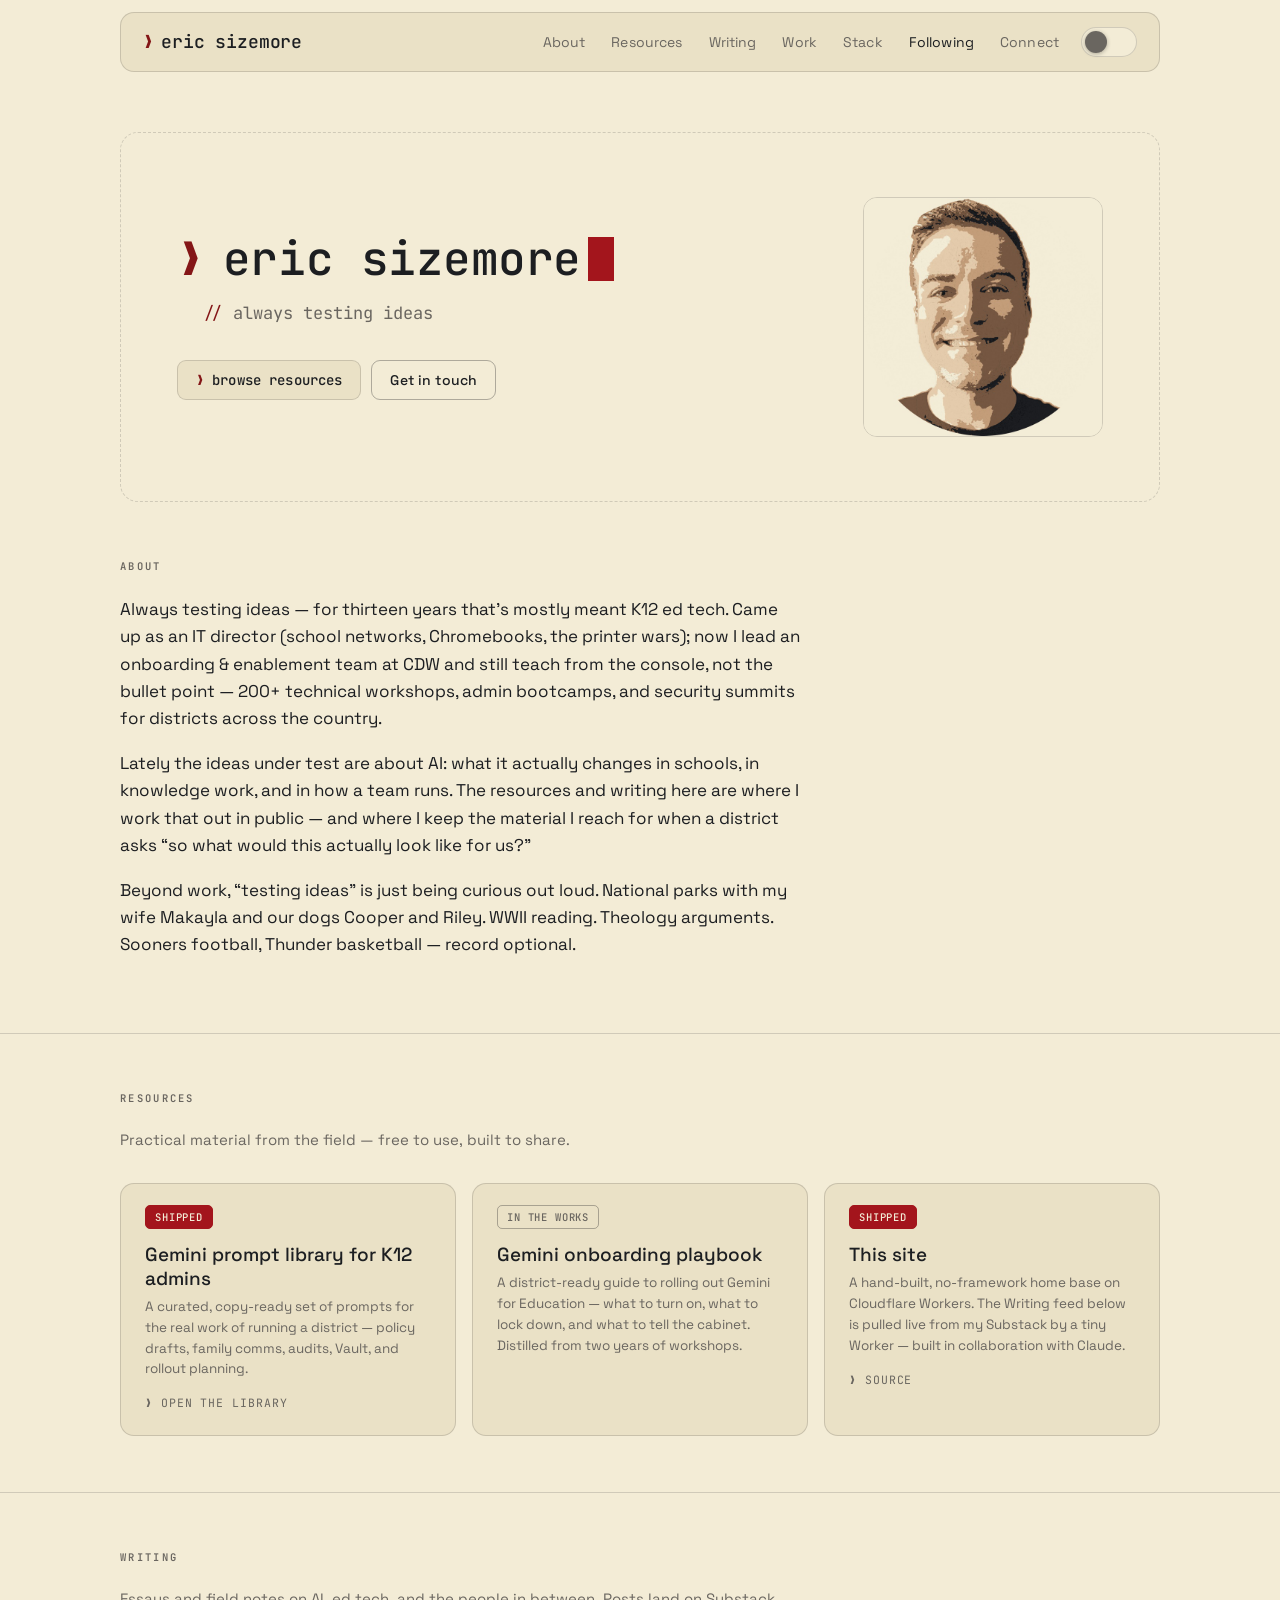
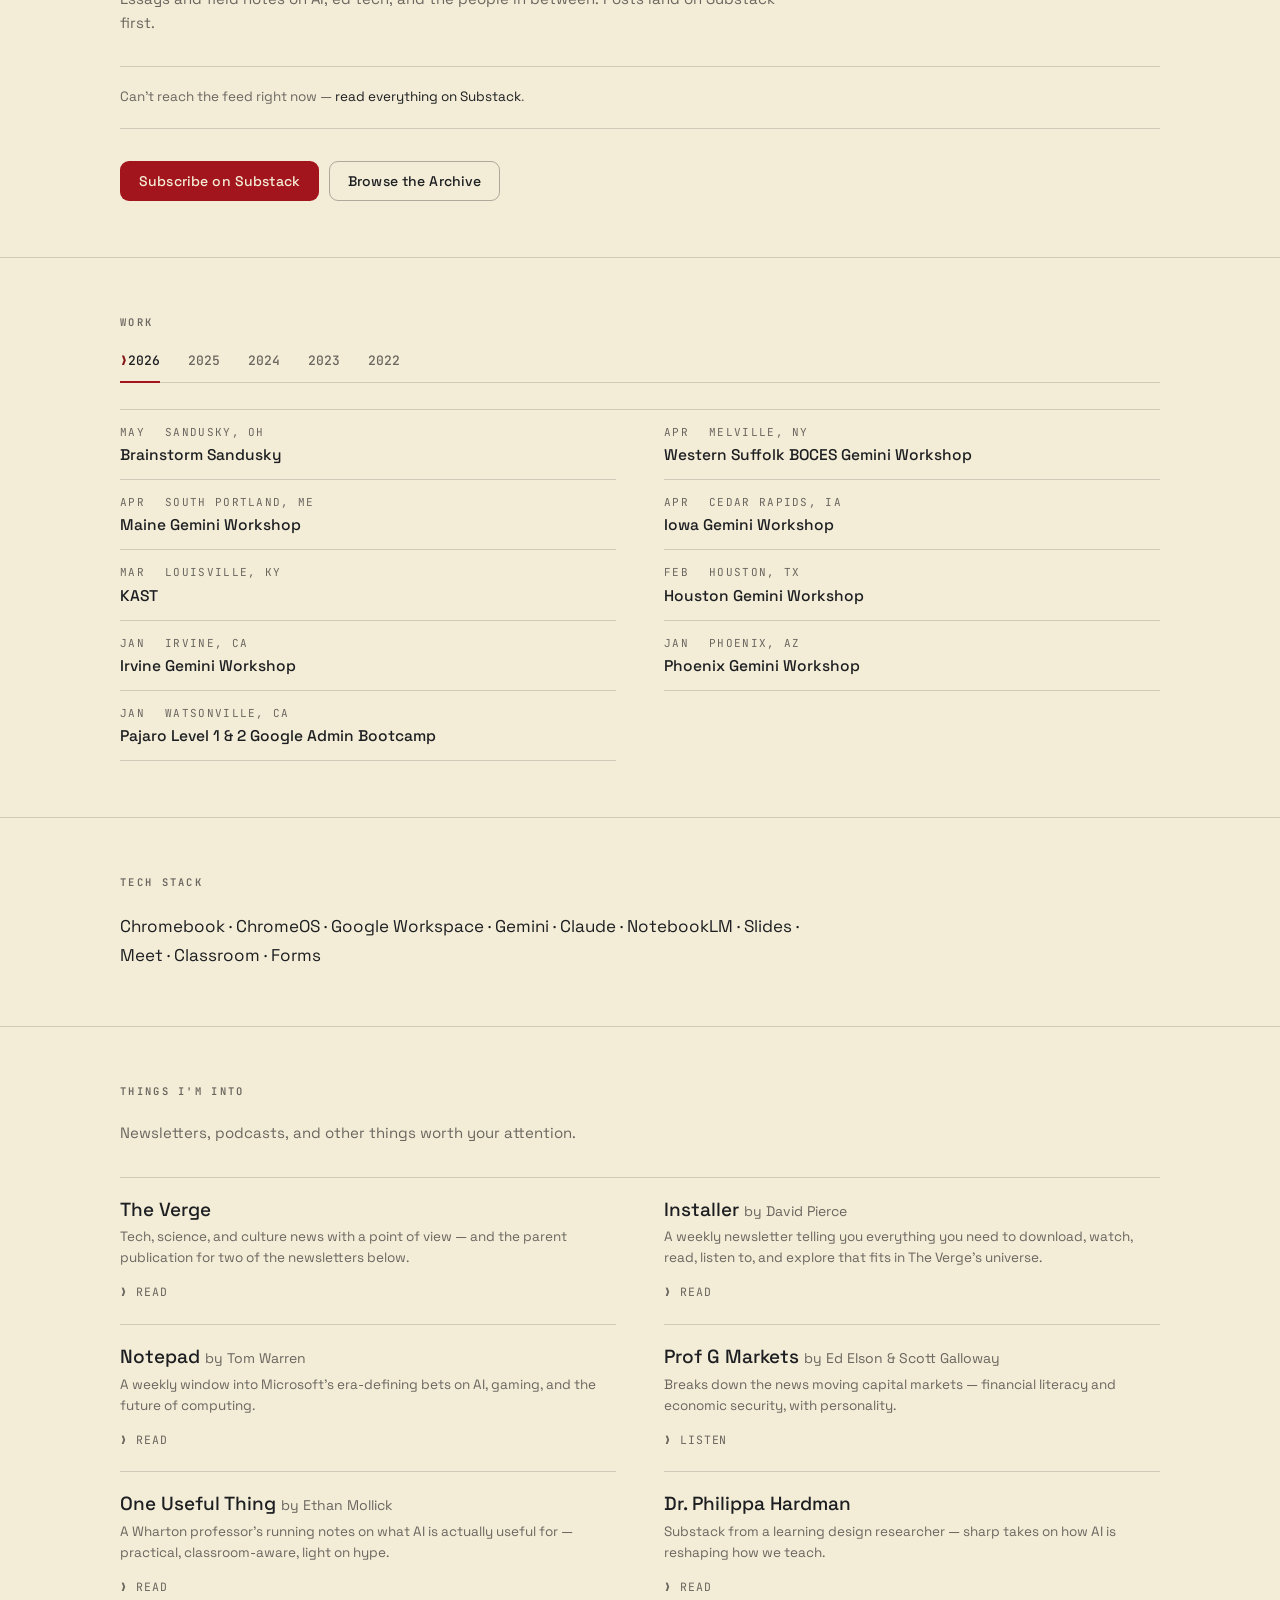
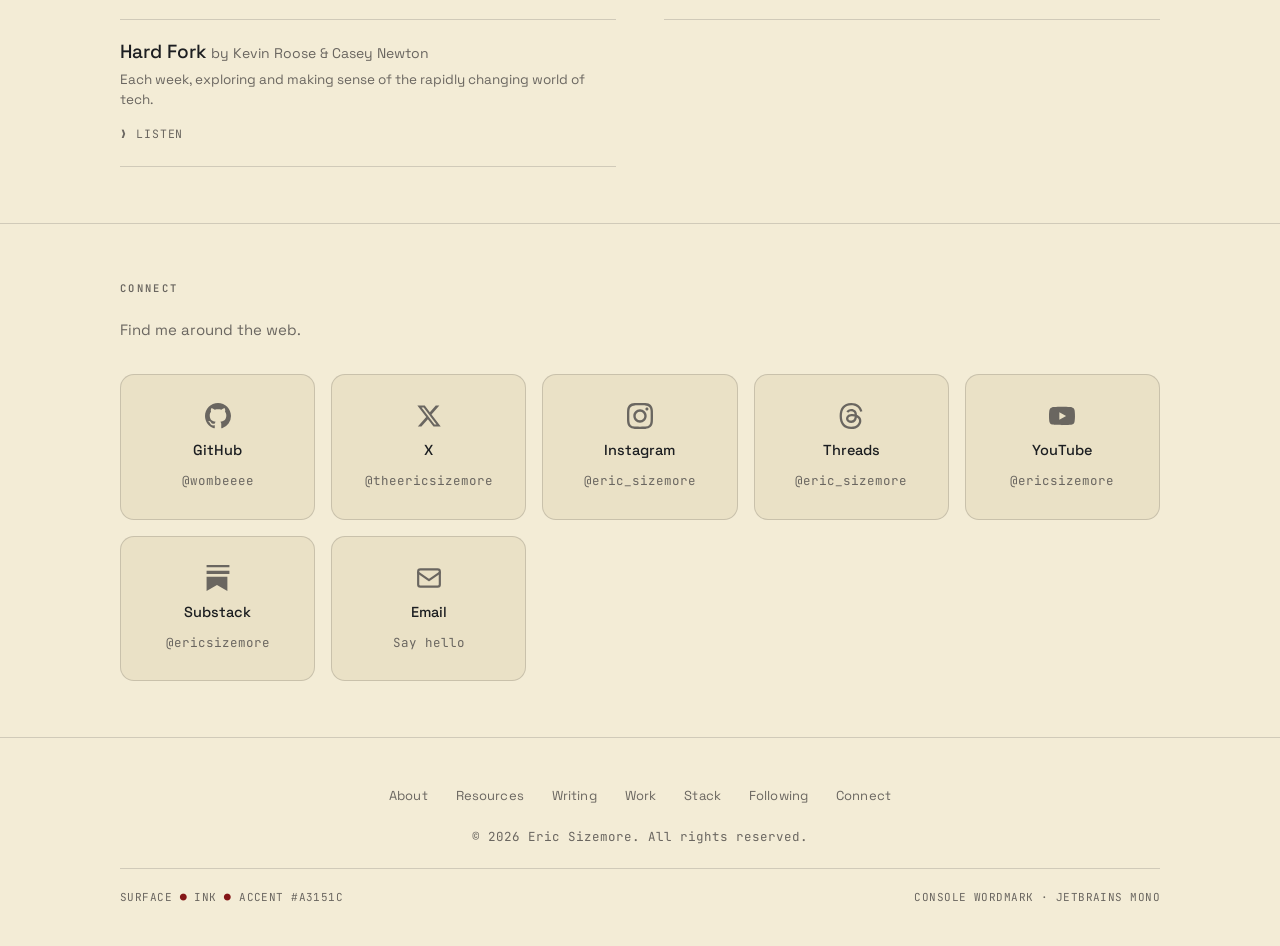
==== index.html @ f9fb6798 "Apply the ES Design System (Sooners alt: crimson / anthracite / cream) Implements Eric's Claude Desi" ====
<!DOCTYPE html>
<html lang="en">
<head>
  <meta charset="UTF-8">
  <meta name="viewport" content="width=device-width, initial-scale=1.0">
  <title>Eric Sizemore — Always testing ideas.</title>
  <meta name="description" content="Eric Sizemore — K12 ed tech and AI. Resources, writing, and 200+ sessions on Google Workspace, ChromeOS, and Gemini. Always testing ideas.">

  <!-- Open Graph -->
  <meta property="og:title" content="Eric Sizemore">
  <meta property="og:description" content="K12 ed tech and AI. Resources, writing, and 200+ sessions on Google Workspace, ChromeOS, and Gemini. Always testing ideas.">
  <meta property="og:type" content="website">
  <meta property="og:url" content="https://ericsizemore.tech">
  <meta property="og:image" content="https://ericsizemore.tech/assets/social-card.png">
  <meta property="og:image:width" content="1200">
  <meta property="og:image:height" content="630">
  <meta property="og:image:alt" content="Eric Sizemore — Always testing ideas.">

  <!-- Twitter/Bluesky Card -->
  <meta name="twitter:card" content="summary_large_image">
  <meta name="twitter:title" content="Eric Sizemore">
  <meta name="twitter:description" content="K12 ed tech and AI. Resources, writing, and 200+ sessions on Google Workspace, ChromeOS, and Gemini. Always testing ideas.">
  <meta name="twitter:image" content="https://ericsizemore.tech/assets/social-card.png">

  <link rel="icon" href="assets/favicon.svg" type="image/svg+xml">
  <meta name="theme-color" content="#1C1E21" media="(prefers-color-scheme: dark)">
  <meta name="theme-color" content="#F3ECD6" media="(prefers-color-scheme: light)">

  <!-- Fonts: JetBrains Mono (console wordmark + mono labels) · Space Grotesk (UI + body) -->
  <link rel="preconnect" href="https://fonts.googleapis.com">
  <link rel="preconnect" href="https://fonts.gstatic.com" crossorigin>
  <link href="https://fonts.googleapis.com/css2?family=Space+Grotesk:wght@400;500;600;700&family=JetBrains+Mono:wght@400;500;700&display=swap" rel="stylesheet">

  <!-- Set theme before paint: stored override wins, else system preference -->
  <script>
    (function () {
      try {
        var saved = localStorage.getItem('es-theme');
        var theme = (saved === 'dark' || saved === 'light')
          ? saved
          : (window.matchMedia('(prefers-color-scheme: light)').matches ? 'light' : 'dark');
        document.documentElement.setAttribute('data-theme', theme);
      } catch (e) {
        document.documentElement.setAttribute('data-theme', 'dark');
      }
    })();
  </script>
  <link rel="stylesheet" href="/css/site.css">
</head>
<body>
  <!-- Header -->
  <header class="header">
    <nav class="nav container">
      <a href="#top" class="logo" aria-label="Eric Sizemore — home">
        <span class="chev" aria-hidden="true">&#10095;</span><span class="word">eric sizemore</span>
      </a>
      <div class="nav-right">
        <ul class="nav-links">
          <li><a href="#about">About</a></li>
          <li><a href="#resources">Resources</a></li>
          <li><a href="#writing">Writing</a></li>
          <li><a href="#work">Work</a></li>
          <li><a href="#stack">Stack</a></li>
          <li><a href="#following">Following</a></li>
          <li><a href="#connect">Connect</a></li>
        </ul>
        <button class="theme-tog" id="themeTog" type="button" role="switch" aria-checked="false" aria-label="Toggle dark and light mode">
          <span class="knob"></span>
        </button>
        <button class="nav-toggle" aria-label="Toggle navigation" aria-expanded="false">
          <span class="hamburger"></span>
        </button>
      </div>
    </nav>
  </header>

  <main>
    <!-- Hero -->
    <section class="hero">
      <div class="container">
        <div class="hero-stage">
          <div>
            <div class="hero-lockup">
              <h1 class="hero-l1" aria-label="Eric Sizemore"><span class="chev" aria-hidden="true">&#10095;</span><span class="word">eric sizemore</span><span class="caret" aria-hidden="true"></span></h1>
              <p class="hero-tag"><span class="k" aria-hidden="true">//</span> always testing ideas</p>
            </div>
            <div class="hero-cta">
              <a href="#resources" class="btn btn-console">browse resources</a>
              <a href="#connect" class="btn btn-outline">Get in touch</a>
            </div>
          </div>
          <img class="portrait portrait-dark" src="/assets/portrait-dark.jpg" alt="Eric Sizemore &mdash; illustrated sketch portrait" width="240" height="240">
          <img class="portrait portrait-light" src="/assets/portrait-light.jpg" alt="" aria-hidden="true" width="240" height="240">
        </div>
      </div>
    </section>

    <!-- About -->
    <section class="section" id="about">
      <div class="container">
        <h2 class="section-title">About</h2>
        <div class="about-content">
          <p>
            Always testing ideas &mdash; for thirteen years that's mostly meant K12 ed tech.
            Came up as an IT director (school networks, Chromebooks, the printer wars); now I
            lead an onboarding &amp; enablement team at CDW and still teach from the console,
            not the bullet point &mdash; 200+ technical workshops, admin bootcamps, and
            security summits for districts across the country.
          </p>
          <p>
            Lately the ideas under test are about AI: what it actually changes in schools, in
            knowledge work, and in how a team runs. The <a href="#resources">resources</a> and
            <a href="#writing">writing</a> here are where I work that out in public &mdash;
            and where I keep the material I reach for when a district asks
            &ldquo;so what would this actually look like for us?&rdquo;
          </p>
          <p>
            Beyond work, &ldquo;testing ideas&rdquo; is just being curious out loud. National
            parks with my wife Makayla and our dogs Cooper and Riley. WWII reading. Theology
            arguments. Sooners football, Thunder basketball &mdash; record optional.
          </p>
        </div>
      </div>
    </section>

    <!-- Resources -->
    <section class="section" id="resources">
      <div class="container">
        <h2 class="section-title">Resources</h2>
        <p class="section-subtitle">Practical material from the field &mdash; free to use, built to share.</p>
        <ul class="lab-list">

          <li class="lab-item">
            <p class="lab-status lab-status-shipped">Shipped</p>
            <h3 class="interest-name">Gemini prompt library for K12 admins</h3>
            <p class="interest-desc">A curated, copy-ready set of prompts for the real work of running a district &mdash; policy drafts, family comms, audits, Vault, and rollout planning.</p>
            <a class="interest-link" href="/resources/gemini-prompt-library/">&#10095; Open the library</a>
          </li>

          <li class="lab-item">
            <p class="lab-status">In the works</p>
            <h3 class="interest-name">Gemini onboarding playbook</h3>
            <p class="interest-desc">A district-ready guide to rolling out Gemini for Education &mdash; what to turn on, what to lock down, and what to tell the cabinet. Distilled from two years of workshops.</p>
          </li>

          <li class="lab-item">
            <p class="lab-status lab-status-shipped">Shipped</p>
            <h3 class="interest-name">This site</h3>
            <p class="interest-desc">A hand-built, no-framework home base on Cloudflare Workers. The Writing feed below is pulled live from my Substack by a tiny Worker &mdash; built in collaboration with Claude.</p>
            <a class="interest-link" href="https://github.com/wombeeee/ericsizemore.tech" target="_blank" rel="noopener">&#10095; Source</a>
          </li>

        </ul>
      </div>
    </section>

    <!-- Writing -->
    <section class="section" id="writing">
      <div class="container">
        <h2 class="section-title">Writing</h2>
        <p class="section-subtitle">Essays and field notes on AI, ed tech, and the people in between. Posts land on Substack first.</p>
        <ol class="post-list" aria-label="Latest posts">
          <li class="post">
            <p class="session-desc">Loading the latest posts&hellip;</p>
          </li>
        </ol>
        <div class="writing-cta">
          <a href="https://ericsizemore.substack.com/subscribe" class="btn btn-primary" target="_blank" rel="noopener">Subscribe on Substack</a>
          <a href="https://ericsizemore.substack.com/archive" class="btn btn-outline" target="_blank" rel="noopener">Browse the Archive</a>
        </div>
      </div>
    </section>

    <!-- Sessions & Workshops -->
    <section class="section" id="work">
      <div class="container">
        <h2 class="section-title">Work</h2>
        <nav class="year-filter" aria-label="Filter work by year">
          <button class="year-pill" type="button" data-year="2026" aria-pressed="true">2026</button>
          <button class="year-pill" type="button" data-year="2025" aria-pressed="false">2025</button>
          <button class="year-pill" type="button" data-year="2024" aria-pressed="false">2024</button>
          <button class="year-pill" type="button" data-year="2023" aria-pressed="false">2023</button>
          <button class="year-pill" type="button" data-year="2022" aria-pressed="false">2022</button>
        </nav>
        <ol class="session-list">

          <!-- 2026 -->
          <li class="session" data-year="2026">
            <div class="session-meta"><time>May</time><span class="session-venue">Sandusky, OH</span></div>
            <h3 class="session-title">Brainstorm Sandusky</h3>
          </li>
          <li class="session" data-year="2026">
            <div class="session-meta"><time>Apr</time><span class="session-venue">Melville, NY</span></div>
            <h3 class="session-title">Western Suffolk BOCES Gemini Workshop</h3>
          </li>
          <li class="session" data-year="2026">
            <div class="session-meta"><time>Apr</time><span class="session-venue">South Portland, ME</span></div>
            <h3 class="session-title">Maine Gemini Workshop</h3>
          </li>
          <li class="session" data-year="2026">
            <div class="session-meta"><time>Apr</time><span class="session-venue">Cedar Rapids, IA</span></div>
            <h3 class="session-title">Iowa Gemini Workshop</h3>
          </li>
          <li class="session" data-year="2026">
            <div class="session-meta"><time>Mar</time><span class="session-venue">Louisville, KY</span></div>
            <h3 class="session-title">KAST</h3>
          </li>
          <li class="session" data-year="2026">
            <div class="session-meta"><time>Feb</time><span class="session-venue">Houston, TX</span></div>
            <h3 class="session-title">Houston Gemini Workshop</h3>
          </li>
          <li class="session" data-year="2026">
            <div class="session-meta"><time>Jan</time><span class="session-venue">Irvine, CA</span></div>
            <h3 class="session-title">Irvine Gemini Workshop</h3>
          </li>
          <li class="session" data-year="2026">
            <div class="session-meta"><time>Jan</time><span class="session-venue">Phoenix, AZ</span></div>
            <h3 class="session-title">Phoenix Gemini Workshop</h3>
          </li>
          <li class="session" data-year="2026">
            <div class="session-meta"><time>Jan</time><span class="session-venue">Watsonville, CA</span></div>
            <h3 class="session-title">Pajaro Level 1 &amp; 2 Google Admin Bootcamp</h3>
          </li>

          <!-- 2025 -->
          <li class="session" data-year="2025">
            <div class="session-meta"><time>Dec</time><span class="session-venue">Forney, TX</span></div>
            <h3 class="session-title">Chrome/Gemini Technical Workshop</h3>
          </li>
          <li class="session" data-year="2025">
            <div class="session-meta"><time>Nov</time><span class="session-venue">Bay City, MI</span></div>
            <h3 class="session-title">Bay City Area Level 1 Google Admin Bootcamp</h3>
          </li>
          <li class="session" data-year="2025">
            <div class="session-meta"><time>Nov</time><span class="session-venue">Ann Arbor, MI</span></div>
            <h3 class="session-title">Washtenaw Co. Level 2 Google Admin Bootcamp (REMC)</h3>
          </li>
          <li class="session" data-year="2025">
            <div class="session-meta"><time>Nov</time><span class="session-venue">Wayne, MI</span></div>
            <h3 class="session-title">Wayne County REMC Level 1 Google Admin Bootcamp</h3>
          </li>
          <li class="session" data-year="2025">
            <div class="session-meta"><time>Nov</time><span class="session-venue">Tulsa, OK</span></div>
            <h3 class="session-title">OKSTE</h3>
          </li>
          <li class="session" data-year="2025">
            <div class="session-meta"><time>Oct</time><span class="session-venue">Kalamazoo, MI</span></div>
            <h3 class="session-title">KRESA (REMC) Level 1 Google Admin Bootcamp</h3>
          </li>
          <li class="session" data-year="2025">
            <div class="session-meta"><time>Sep</time><span class="session-venue">Clare, MI</span></div>
            <h3 class="session-title">Clare-Gladwin RESD Level 1 Google Admin Bootcamp</h3>
          </li>
          <li class="session" data-year="2025">
            <div class="session-meta"><time>Sep</time><span class="session-venue">Aurora, CO</span></div>
            <h3 class="session-title">Aurora Level 1 &amp; 2 Google Admin Bootcamps</h3>
          </li>
          <li class="session" data-year="2025">
            <div class="session-meta"><time>Aug</time><span class="session-venue">Monroe, MI</span></div>
            <h3 class="session-title">REMC Level 1 Google Admin Bootcamp (Monroe County)</h3>
          </li>
          <li class="session" data-year="2025">
            <div class="session-meta"><time>Jul</time><span class="session-venue">Price, UT</span></div>
            <h3 class="session-title">Southeast Education Service Center Level 1 &amp; 2 Google Admin Bootcamp</h3>
          </li>
          <li class="session" data-year="2025">
            <div class="session-meta"><time>Jul</time><span class="session-venue">Austin, TX</span></div>
            <h3 class="session-title">Level 1 Google Admin Bootcamp (Sponsored by Lenovo)</h3>
          </li>
          <li class="session" data-year="2025">
            <div class="session-meta"><time>May</time><span class="session-venue">Oklahoma City, OK</span></div>
            <h3 class="session-title">OKC Gemini Workshop</h3>
          </li>
          <li class="session" data-year="2025">
            <div class="session-meta"><time>May</time><span class="session-venue">Kansas City, MO</span></div>
            <h3 class="session-title">Peculiar Gemini Workshop</h3>
          </li>
          <li class="session" data-year="2025">
            <div class="session-meta"><time>May</time><span class="session-venue">Riverside, CA</span></div>
            <h3 class="session-title">Riverside Gemini Workshop</h3>
          </li>
          <li class="session" data-year="2025">
            <div class="session-meta"><time>Apr</time><span class="session-venue">Pikeville, KY</span></div>
            <h3 class="session-title">Pikeville Gemini Workshop</h3>
          </li>
          <li class="session" data-year="2025">
            <div class="session-meta"><time>Apr</time><span class="session-venue">San Antonio, TX</span></div>
            <h3 class="session-title">San Antonio ISD Gemini Workshop</h3>
          </li>
          <li class="session" data-year="2025">
            <div class="session-meta"><time>Apr</time><span class="session-venue">Syracuse, NY</span></div>
            <h3 class="session-title">Security Summit</h3>
          </li>
          <li class="session" data-year="2025">
            <div class="session-meta"><time>Mar</time><span class="session-venue">Springfield, MO</span></div>
            <h3 class="session-title">Springfield R-XII School District Level 1 Bootcamp</h3>
          </li>
          <li class="session" data-year="2025">
            <div class="session-meta"><time>Mar</time><span class="session-venue">Wisconsin Dells, WI</span></div>
            <h3 class="session-title">Brainstorm Wisconsin Dells</h3>
          </li>
          <li class="session" data-year="2025">
            <div class="session-meta"><time>Feb</time><span class="session-venue">Austin, TX</span></div>
            <h3 class="session-title">TCEA</h3>
          </li>
          <li class="session" data-year="2025">
            <div class="session-meta"><time>Jan</time><span class="session-venue">Orlando, FL</span></div>
            <h3 class="session-title">FETC</h3>
          </li>

          <!-- 2024 -->
          <li class="session" data-year="2024">
            <div class="session-meta"><time>Dec</time><span class="session-venue">Houston, TX</span></div>
            <h3 class="session-title">Houston Chrome &amp; Gemini Technical Workshop</h3>
          </li>
          <li class="session" data-year="2024">
            <div class="session-meta"><time>Dec</time><span class="session-venue">Westbury, NY</span></div>
            <h3 class="session-title">Nassau BOCES Security Summit</h3>
          </li>
          <li class="session" data-year="2024">
            <div class="session-meta"><time>Oct</time><span class="session-venue">Paterson, NJ</span></div>
            <h3 class="session-title">Paterson Chrome &amp; Gemini Technical Workshop</h3>
          </li>
          <li class="session" data-year="2024">
            <div class="session-meta"><time>May</time><span class="session-venue">Wheatley Heights, NY</span></div>
            <h3 class="session-title">Western Suffolk BOCES Security Summit</h3>
          </li>
          <li class="session" data-year="2024">
            <div class="session-meta"><time>May</time><span class="session-venue">Springfield, MO</span></div>
            <h3 class="session-title">Springfield Security Summit</h3>
          </li>
          <li class="session" data-year="2024">
            <div class="session-meta"><time>May</time><span class="session-venue">Pittsburg, TX</span></div>
            <h3 class="session-title">ESC 8 Level 2 Bootcamp</h3>
          </li>
          <li class="session" data-year="2024">
            <div class="session-meta"><time>Apr</time><span class="session-venue">Litchfield, IL</span></div>
            <h3 class="session-title">LTC/ROE #3 Level 1 Bootcamp</h3>
          </li>
          <li class="session" data-year="2024">
            <div class="session-meta"><time>Apr</time><span class="session-venue">Reno, NV</span></div>
            <h3 class="session-title">ATLIS 2024 Security Workshop</h3>
          </li>
          <li class="session" data-year="2024">
            <div class="session-meta"><time>Feb</time><span class="session-venue">Austin, TX</span></div>
            <h3 class="session-title">TCEA 2024 Security Workshop</h3>
          </li>
          <li class="session" data-year="2024">
            <div class="session-meta"><time>Feb</time><span class="session-venue">Sandusky, OH</span></div>
            <h3 class="session-title">Brainstorm Sandusky</h3>
          </li>

          <!-- 2023 -->
          <li class="session" data-year="2023">
            <div class="session-meta"><time>Dec</time><span class="session-venue">Atlanta, GA</span></div>
            <h3 class="session-title">Atlanta Chrome Technical Workshop</h3>
          </li>
          <li class="session" data-year="2023">
            <div class="session-meta"><time>Nov</time><span class="session-venue">Pittsburg, TX</span></div>
            <h3 class="session-title">ESC Region 8 Level 1</h3>
          </li>
          <li class="session" data-year="2023">
            <div class="session-meta"><time>Oct</time><span class="session-venue">Syracuse, NY</span></div>
            <h3 class="session-title">CNYRIC Level 1 &amp; Level 2 Bootcamp</h3>
          </li>
          <li class="session" data-year="2023">
            <div class="session-meta"><time>Sep</time><span class="session-venue">Brentwood, TN</span></div>
            <h3 class="session-title">Tennessee Security Summit</h3>
          </li>
          <li class="session" data-year="2023">
            <div class="session-meta"><time>Jun</time><span class="session-venue">Austin, TX</span></div>
            <h3 class="session-title">Texas Security Summit</h3>
          </li>
          <li class="session" data-year="2023">
            <div class="session-meta"><time>May</time><span class="session-venue">Chicago Heights, IL</span></div>
            <h3 class="session-title">Amplified Admin Level 1</h3>
          </li>
          <li class="session" data-year="2023">
            <div class="session-meta"><time>May</time><span class="session-venue">Hawaii</span></div>
            <h3 class="session-title">Hawaii Department of Education (HIDOE) Google Technical Workshops</h3>
          </li>
          <li class="session" data-year="2023">
            <div class="session-meta"><time>Feb</time><span class="session-venue">Jackson, MI</span></div>
            <h3 class="session-title">MECA</h3>
          </li>
          <li class="session" data-year="2023">
            <div class="session-meta"><time>Jan</time><span class="session-venue">San Antonio, TX</span></div>
            <h3 class="session-title">TCEA</h3>
          </li>

          <!-- 2022 -->
          <li class="session" data-year="2022">
            <div class="session-meta"><time>Oct</time><span class="session-venue">Little Rock, AR</span></div>
            <h3 class="session-title">Arkansas Conference of Technology (ACOT)</h3>
          </li>
          <li class="session" data-year="2022">
            <div class="session-meta"><time>Oct</time><span class="session-venue">Edina, MN</span></div>
            <h3 class="session-title">Minnesota Chrome Technical Workshop</h3>
          </li>
          <li class="session" data-year="2022">
            <div class="session-meta"><time>Oct</time><span class="session-venue">Waco, TX</span></div>
            <h3 class="session-title">Amplified Admin Level 1</h3>
          </li>
          <li class="session" data-year="2022">
            <div class="session-meta"><time>Jul</time><span class="session-venue">Abilene, TX</span></div>
            <h3 class="session-title">ESC Region 14 Custom Technical Workshop</h3>
          </li>

        </ol>
      </div>
    </section>

    <!-- Tech Stack -->
    <section class="section" id="stack">
      <div class="container">
        <h2 class="section-title">Tech Stack</h2>
        <p class="stack-tools">Chromebook &middot; ChromeOS &middot; Google Workspace &middot; Gemini &middot; Claude &middot; NotebookLM &middot; Slides &middot; Meet &middot; Classroom &middot; Forms</p>
      </div>
    </section>

    <!-- Things I'm Into -->
    <section class="section" id="following">
      <div class="container">
        <h2 class="section-title">Things I'm Into</h2>
        <p class="section-subtitle">Newsletters, podcasts, and other things worth your attention.</p>
        <ul class="interest-list">

          <li class="interest">
            <h3 class="interest-name">The Verge</h3>
            <p class="interest-desc">Tech, science, and culture news with a point of view &mdash; and the parent publication for two of the newsletters below.</p>
            <a class="interest-link" href="https://www.theverge.com" target="_blank" rel="noopener">&#10095; Read</a>
          </li>

          <li class="interest">
            <h3 class="interest-name">Installer <span class="interest-by">by David Pierce</span></h3>
            <p class="interest-desc">A weekly newsletter telling you everything you need to download, watch, read, listen to, and explore that fits in The Verge's universe.</p>
            <a class="interest-link" href="https://www.theverge.com/installer-newsletter" target="_blank" rel="noopener">&#10095; Read</a>
          </li>

          <li class="interest">
            <h3 class="interest-name">Notepad <span class="interest-by">by Tom Warren</span></h3>
            <p class="interest-desc">A weekly window into Microsoft's era-defining bets on AI, gaming, and the future of computing.</p>
            <a class="interest-link" href="https://www.theverge.com/notepad-microsoft-newsletter" target="_blank" rel="noopener">&#10095; Read</a>
          </li>

          <li class="interest">
            <h3 class="interest-name">Prof G Markets <span class="interest-by">by Ed Elson &amp; Scott Galloway</span></h3>
            <p class="interest-desc">Breaks down the news moving capital markets — financial literacy and economic security, with personality.</p>
            <a class="interest-link" href="https://www.profgmedia.com" target="_blank" rel="noopener">&#10095; Listen</a>
          </li>

          <li class="interest">
            <h3 class="interest-name">One Useful Thing <span class="interest-by">by Ethan Mollick</span></h3>
            <p class="interest-desc">A Wharton professor's running notes on what AI is actually useful for &mdash; practical, classroom-aware, light on hype.</p>
            <a class="interest-link" href="https://www.oneusefulthing.org/" target="_blank" rel="noopener">&#10095; Read</a>
          </li>

          <li class="interest">
            <h3 class="interest-name">Dr. Philippa Hardman</h3>
            <p class="interest-desc">Substack from a learning design researcher &mdash; sharp takes on how AI is reshaping how we teach.</p>
            <a class="interest-link" href="https://drphilippahardman.substack.com/" target="_blank" rel="noopener">&#10095; Read</a>
          </li>

          <li class="interest">
            <h3 class="interest-name">Hard Fork <span class="interest-by">by Kevin Roose &amp; Casey Newton</span></h3>
            <p class="interest-desc">Each week, exploring and making sense of the rapidly changing world of tech.</p>
            <a class="interest-link" href="https://www.nytimes.com/column/hard-fork" target="_blank" rel="noopener">&#10095; Listen</a>
          </li>

        </ul>
      </div>
    </section>

    <!-- Connect / Social Hub -->
    <section class="section section-alt" id="connect">
      <div class="container">
        <h2 class="section-title">Connect</h2>
        <p class="section-subtitle">Find me around the web.</p>

        <div class="social-grid">

          <a href="https://github.com/wombeeee" class="social-card" target="_blank" rel="noopener">
            <svg class="social-icon" viewBox="0 0 24 24" fill="currentColor" aria-hidden="true">
              <path d="M12 0C5.37 0 0 5.37 0 12c0 5.31 3.435 9.795 8.205 11.385.6.105.825-.255.825-.57 0-.285-.015-1.23-.015-2.235-3.015.555-3.795-.735-4.035-1.41-.135-.345-.72-1.41-1.23-1.695-.42-.225-1.02-.78-.015-.795.945-.015 1.62.87 1.845 1.23 1.08 1.815 2.805 1.305 3.495.99.105-.78.42-1.305.765-1.605-2.67-.3-5.46-1.335-5.46-5.925 0-1.305.465-2.385 1.23-3.225-.12-.3-.54-1.53.12-3.18 0 0 1.005-.315 3.3 1.23.96-.27 1.98-.405 3-.405s2.04.135 3 .405c2.295-1.56 3.3-1.23 3.3-1.23.66 1.65.24 2.88.12 3.18.765.84 1.23 1.905 1.23 3.225 0 4.605-2.805 5.625-5.475 5.925.435.375.81 1.095.81 2.22 0 1.605-.015 2.895-.015 3.3 0 .315.225.69.825.57A12.02 12.02 0 0024 12c0-6.63-5.37-12-12-12z"/>
            </svg>
            <span class="social-name">GitHub</span>
            <span class="social-handle">@wombeeee</span>
          </a>

          <a href="https://x.com/theericsizemore" class="social-card" target="_blank" rel="noopener">
            <svg class="social-icon" viewBox="0 0 24 24" fill="currentColor" aria-hidden="true">
              <path d="M18.244 2.25h3.308l-7.227 8.26 8.502 11.24H16.17l-5.214-6.817L4.99 21.75H1.68l7.73-8.835L1.254 2.25H8.08l4.713 6.231zm-1.161 17.52h1.833L7.084 4.126H5.117z"/>
            </svg>
            <span class="social-name">X</span>
            <span class="social-handle">@theericsizemore</span>
          </a>

          <a href="https://instagram.com/eric_sizemore" class="social-card" target="_blank" rel="noopener">
            <svg class="social-icon" viewBox="0 0 24 24" fill="currentColor" aria-hidden="true">
              <path d="M12 2.163c3.204 0 3.584.012 4.85.07 3.252.148 4.771 1.691 4.919 4.919.058 1.265.069 1.645.069 4.849 0 3.205-.012 3.584-.069 4.849-.149 3.225-1.664 4.771-4.919 4.919-1.266.058-1.644.07-4.85.07-3.204 0-3.584-.012-4.849-.07-3.26-.149-4.771-1.699-4.919-4.92-.058-1.265-.07-1.644-.07-4.849 0-3.204.013-3.583.07-4.849.149-3.227 1.664-4.771 4.919-4.919 1.266-.057 1.645-.069 4.849-.069zm0-2.163C8.741 0 8.333.014 7.053.072 2.695.272.273 2.69.073 7.052.014 8.333 0 8.741 0 12c0 3.259.014 3.668.072 4.948.2 4.358 2.618 6.78 6.98 6.98C8.333 23.986 8.741 24 12 24c3.259 0 3.668-.014 4.948-.072 4.354-.2 6.782-2.618 6.979-6.98.059-1.28.073-1.689.073-4.948 0-3.259-.014-3.667-.072-4.947-.196-4.354-2.617-6.78-6.979-6.98C15.668.014 15.259 0 12 0zm0 5.838c-3.403 0-6.162 2.759-6.162 6.162s2.759 6.163 6.162 6.163 6.162-2.759 6.162-6.163c0-3.403-2.759-6.162-6.162-6.162zM12 16c-2.209 0-4-1.79-4-4 0-2.209 1.791-4 4-4s4 1.791 4 4c0 2.21-1.791 4-4 4zm6.406-11.845c-.796 0-1.441.645-1.441 1.44s.645 1.44 1.441 1.44c.795 0 1.439-.645 1.439-1.44s-.644-1.44-1.439-1.44z"/>
            </svg>
            <span class="social-name">Instagram</span>
            <span class="social-handle">@eric_sizemore</span>
          </a>

          <a href="https://threads.net/@eric_sizemore" class="social-card" target="_blank" rel="noopener">
            <svg class="social-icon" viewBox="0 0 24 24" fill="currentColor" aria-hidden="true">
              <path d="M12.186 24h-.007c-3.581-.024-6.334-1.205-8.184-3.509C2.35 18.44 1.5 15.586 1.472 12.01v-.017c.03-3.579.879-6.43 2.525-8.482C5.845 1.205 8.6.024 12.18 0h.014c2.746.02 5.043.725 6.826 2.098 1.677 1.29 2.858 3.13 3.509 5.467l-2.04.569c-1.104-3.96-3.898-5.984-8.304-6.015-2.91.022-5.11.936-6.54 2.717C4.307 6.504 3.616 8.914 3.589 12c.027 3.086.718 5.496 2.057 7.164 1.43 1.781 3.631 2.695 6.54 2.717 2.623-.02 4.358-.631 5.8-2.045 1.647-1.613 1.618-3.593 1.09-4.798-.31-.71-.873-1.3-1.634-1.75-.192 1.352-.622 2.446-1.284 3.272-.886 1.102-2.14 1.704-3.73 1.79-1.202.065-2.361-.218-3.259-.801-1.063-.689-1.685-1.74-1.752-2.964-.065-1.19.408-2.285 1.33-3.082.88-.76 2.119-1.207 3.583-1.291a13.853 13.853 0 0 1 3.02.142c-.126-.742-.375-1.332-.75-1.757-.513-.586-1.308-.883-2.359-.89h-.029c-.844 0-1.992.232-2.721 1.32L7.734 7.847c.98-1.454 2.568-2.256 4.478-2.256h.044c3.194.02 5.097 1.975 5.287 5.388.108.046.216.094.32.143 1.49.7 2.58 1.761 3.154 3.07.797 1.82.871 4.79-1.548 7.158-1.85 1.81-4.094 2.628-7.277 2.65Zm1.003-11.69c-.242 0-.487.007-.739.021-1.836.103-2.98.946-2.916 2.143.067 1.256 1.452 1.839 2.784 1.767 1.224-.065 2.818-.543 3.086-3.71a10.5 10.5 0 0 0-2.215-.221z"/>
            </svg>
            <span class="social-name">Threads</span>
            <span class="social-handle">@eric_sizemore</span>
          </a>

          <a href="https://youtube.com/@ericsizemore" class="social-card" target="_blank" rel="noopener">
            <svg class="social-icon" viewBox="0 0 24 24" fill="currentColor" aria-hidden="true">
              <path d="M23.498 6.186a3.016 3.016 0 0 0-2.122-2.136C19.505 3.545 12 3.545 12 3.545s-7.505 0-9.377.505A3.017 3.017 0 0 0 .502 6.186C0 8.07 0 12 0 12s0 3.93.502 5.814a3.016 3.016 0 0 0 2.122 2.136c1.871.505 9.376.505 9.376.505s7.505 0 9.377-.505a3.015 3.015 0 0 0 2.122-2.136C24 15.93 24 12 24 12s0-3.93-.502-5.814zM9.545 15.568V8.432L15.818 12l-6.273 3.568z"/>
            </svg>
            <span class="social-name">YouTube</span>
            <span class="social-handle">@ericsizemore</span>
          </a>

          <a href="https://ericsizemore.substack.com" class="social-card" target="_blank" rel="noopener">
            <svg class="social-icon" viewBox="0 0 24 24" fill="currentColor" aria-hidden="true">
              <path d="M22.539 8.242H1.46V5.406h21.08v2.836zM1.46 10.812V24l9.6-5.55 9.6 5.55V10.812H1.46zm21.08-8.648H1.46V0h21.08v2.164z"/>
            </svg>
            <span class="social-name">Substack</span>
            <span class="social-handle">@ericsizemore</span>
          </a>

          <a href="mailto:hello@ericsizemore.social" class="social-card">
            <svg class="social-icon" viewBox="0 0 24 24" fill="none" stroke="currentColor" stroke-width="2" stroke-linecap="round" stroke-linejoin="round" aria-hidden="true">
              <rect x="2" y="4" width="20" height="16" rx="2"/>
              <path d="M22 7l-10 7L2 7"/>
            </svg>
            <span class="social-name">Email</span>
            <span class="social-handle">Say hello</span>
          </a>

        </div>
      </div>
    </section>
  </main>

  <!-- Footer -->
  <footer class="footer">
    <div class="container">
      <nav class="footer-nav">
        <a href="#about">About</a>
        <a href="#resources">Resources</a>
        <a href="#writing">Writing</a>
        <a href="#work">Work</a>
        <a href="#stack">Stack</a>
        <a href="#following">Following</a>
        <a href="#connect">Connect</a>
      </nav>
      <p class="footer-copy">&copy; 2026 Eric Sizemore. All rights reserved.</p>
      <div class="footer-sig">
        <span>surface <span class="accent">&#9679;</span> ink <span class="accent">&#9679;</span> accent #A3151C</span>
        <span>console wordmark &middot; JetBrains Mono</span>
      </div>
    </div>
  </footer>

  <script src="js/main.js"></script>
</body>
</html>
---- css/site.css ----
/* ============================================
   ericsizemore.tech — ES Design System
   Palette "Sooners alt": crimson / anthracite / cream.
   Console wordmark in JetBrains Mono; Space Grotesk UI.
   Dark (anthracite) is default; light (cream) flips.
   Source of truth: the ES Design System handoff
   (tokens/, components/core/, ui_kits/site/).
   ============================================ */

:root {
  /* base palette — constants, never theme-swap */
  --crimson: #A3151C;
  --crimson-deep: #841617;
  --anthracite: #1C1E21;
  --anthracite-2: #25282C;
  --anthracite-3: #31353A;
  --cream: #F3ECD6;
  --cream-2: #EAE1C6;
  --cream-3: #DED3B2;
  --gray-mid: #8B8F96;
  --gray-warm: #6A6660;
  --accent: var(--crimson);
  --accent-badge: var(--anthracite);   /* fixed badge ground (favicon/avatar/toast) */
  --on-accent: var(--cream);           /* text/icon sitting ON the accent */
  --danger: #D8483A;
  --success: #7FA36B;

  /* type */
  --font-mono: 'JetBrains Mono', ui-monospace, SFMono-Regular, Menlo, monospace;
  --font-sans: 'Space Grotesk', system-ui, -apple-system, sans-serif;
  --text-eyebrow: 10.5px;
  --text-caption: 12.5px;
  --text-small: 13.5px;
  --text-body: 16px;
  --text-lead: 19px;
  --text-h3: 24px;
  --text-h2: 32px;
  --text-h1: 46px;
  --leading-tight: 1.1;
  --leading-snug: 1.3;
  --leading-body: 1.55;
  --tracking-eyebrow: .22em;
  --tracking-label: .12em;
  --tracking-wordmark: -.01em;
  --tracking-display: -.02em;

  /* spacing · radii · motion */
  --radius-xs: 5px;
  --radius-sm: 9px;
  --radius-md: 14px;
  --radius-lg: 18px;
  --radius-pill: 999px;
  --shadow-knob: 0 1px 4px rgba(0, 0, 0, .3);
  --shadow-pop: 0 12px 32px rgba(0, 0, 0, .35);
  --ease: cubic-bezier(.4, 0, .2, 1);
  --dur-fast: .2s;
  --dur-base: .3s;
  --dur-theme: .45s;
  --measure: 680px;
  --page-max: 1120px;
  --page-pad: 40px;

  /* legacy aliases (pre-ES class vocabulary maps here) */
  --max-width: var(--page-max);
  --radius: var(--radius-sm);
  --transition: var(--dur-fast) var(--ease);
  --accent-ink: var(--on-accent);
}

/* DARK (anthracite) — default */
[data-theme="dark"] {
  --surface: var(--anthracite);
  --surface-2: var(--anthracite-2);
  --surface-3: var(--anthracite-3);
  --ink: var(--cream);
  --muted: var(--gray-mid);
  --hair: rgba(243, 236, 214, .12);
  --hair-strong: rgba(243, 236, 214, .24);
  --logo-mark: var(--accent);
  --link-hover: var(--accent);
  --focus: var(--accent);
  --overlay: rgba(28, 30, 33, .72);

  --bg-primary: var(--surface);
  --bg-card: var(--surface-2);
  --border: var(--hair);
  --text-primary: var(--ink);
  --text-secondary: var(--muted);
  --text-muted: var(--muted);
}

/* LIGHT (cream) */
[data-theme="light"] {
  --surface: var(--cream);
  --surface-2: var(--cream-2);
  --surface-3: var(--cream-3);
  --ink: var(--anthracite);
  --muted: var(--gray-warm);
  --hair: rgba(28, 30, 33, .16);
  --hair-strong: rgba(28, 30, 33, .32);
  --logo-mark: var(--crimson-deep);   /* crimson drops deeper on cream for contrast */
  --link-hover: var(--crimson-deep);
  --focus: var(--crimson-deep);
  --overlay: rgba(28, 30, 33, .55);

  --bg-primary: var(--surface);
  --bg-card: var(--surface-2);
  --border: var(--hair);
  --text-primary: var(--ink);
  --text-secondary: var(--muted);
  --text-muted: var(--muted);
}

/* ============ base ============ */
*, *::before, *::after { margin: 0; padding: 0; box-sizing: border-box; }
html { scroll-behavior: smooth; scroll-padding-top: 96px; }
body { font-family: var(--font-sans); background: var(--surface); color: var(--ink); font-size: var(--text-body); line-height: var(--leading-body); -webkit-font-smoothing: antialiased; -moz-osx-font-smoothing: grayscale; transition: background var(--dur-theme) var(--ease), color var(--dur-theme) var(--ease); }
a { color: var(--ink); text-decoration: none; text-underline-offset: 3px; transition: color var(--dur-fast); }
a:hover { color: var(--link-hover); text-decoration: underline; }
img { max-width: 100%; display: block; }
:focus-visible { outline: 2px solid var(--focus); outline-offset: 2px; }

.container { max-width: var(--page-max); margin: 0 auto; padding: 0 var(--page-pad); }
.section { padding: 56px 0; }
.section + .section { border-top: 1px solid var(--hair); }
.section-title { font-family: var(--font-mono); font-size: var(--text-eyebrow); font-weight: 600; letter-spacing: var(--tracking-eyebrow); text-transform: uppercase; color: var(--muted); margin-bottom: 22px; }
.section-subtitle { color: var(--muted); margin-bottom: 32px; font-size: 15px; max-width: var(--measure); }

/* ============ header — contained card, flat, no blur ============ */
.header { position: sticky; top: 12px; z-index: 100; max-width: var(--page-max); margin: 12px auto 0; padding: 0 var(--page-pad); }
.nav { display: flex; align-items: center; justify-content: space-between; gap: 24px; padding: 14px 22px; background: var(--surface-2); border: 1px solid var(--hair); border-radius: var(--radius-md); transition: background var(--dur-theme) var(--ease), border-color var(--dur-theme) var(--ease); }
.nav-right { display: flex; align-items: center; gap: 22px; }

/* console wordmark — compact lockup */
.logo { font-family: var(--font-mono); display: inline-flex; align-items: center; white-space: nowrap; font-weight: 500; font-size: 18px; letter-spacing: var(--tracking-wordmark); }
.logo:hover { text-decoration: none; }
.logo .chev { color: var(--logo-mark); font-weight: 700; margin-right: .42em; transition: color var(--dur-fast); }
.logo .word { color: var(--ink); transition: color var(--dur-fast); }
.logo:hover .word { color: var(--link-hover); }
@keyframes blink { 0%, 49% { opacity: 1; } 50%, 100% { opacity: 0; } }

.nav-links { display: flex; list-style: none; gap: 26px; }
.nav-links a { color: var(--muted); font-size: 14px; letter-spacing: .01em; }
.nav-links a:hover, .nav-links a.active { color: var(--ink); text-decoration: none; }

/* theme switch — muted knob in light, accent knob in dark */
.theme-tog { width: 56px; height: 30px; border-radius: var(--radius-pill); background: var(--surface); border: 1px solid var(--hair); position: relative; cursor: pointer; flex: 0 0 auto; padding: 0; transition: background var(--dur-base); }
.theme-tog .knob { position: absolute; top: 3px; left: 3px; width: 22px; height: 22px; border-radius: 50%; background: var(--muted); box-shadow: var(--shadow-knob); transition: left var(--dur-base) var(--ease), background var(--dur-base); }
.theme-tog[aria-checked="true"] .knob { left: 31px; background: var(--accent); }

.nav-toggle { display: none; background: none; border: none; cursor: pointer; padding: 8px; }
.hamburger, .hamburger::before, .hamburger::after { display: block; width: 20px; height: 2px; background: var(--ink); border-radius: 2px; transition: all var(--dur-base) var(--ease); }
.hamburger { position: relative; }
.hamburger::before, .hamburger::after { content: ''; position: absolute; left: 0; }
.hamburger::before { top: -6px; }
.hamburger::after { top: 6px; }
.nav-toggle[aria-expanded="true"] .hamburger { background: transparent; }
.nav-toggle[aria-expanded="true"] .hamburger::before { top: 0; transform: rotate(45deg); }
.nav-toggle[aria-expanded="true"] .hamburger::after { top: 0; transform: rotate(-45deg); }

/* ============ hero — dashed stage with portrait ============ */
.hero { padding: 60px 0 0; }
.hero-stage { display: grid; grid-template-columns: 1fr auto; gap: 48px; align-items: center; padding: 64px 56px; border: 1px dashed var(--hair); border-radius: var(--radius-lg); }
.hero-lockup { font-family: var(--font-mono); }
.hero-l1 { margin: 0; display: flex; align-items: center; font-size: clamp(32px, 5vw, var(--text-h1)); font-weight: 500; letter-spacing: var(--tracking-wordmark); line-height: var(--leading-tight); white-space: nowrap; }
.hero-l1 .chev { color: var(--logo-mark); font-weight: 700; margin-right: .4em; transition: color var(--dur-fast); }
.hero-l1 .word { color: var(--ink); transition: color var(--dur-fast); }
.hero-l1 .caret { display: inline-block; width: .56em; height: .95em; background: var(--accent); margin-left: .16em; align-self: center; animation: blink 1.1s steps(1) infinite; }
.hero-tag { margin-top: 16px; padding-left: 1.55em; font-family: var(--font-mono); font-size: 17px; font-weight: 400; color: var(--muted); }
.hero-tag .k { color: var(--logo-mark); transition: color var(--dur-fast); }
.hero-cta { display: flex; gap: 10px; flex-wrap: wrap; margin-top: 34px; }
.portrait { width: 240px; height: 240px; border-radius: var(--radius-md); border: 1px solid var(--hair); object-fit: cover; }
[data-theme="dark"] .portrait-light { display: none; }
[data-theme="light"] .portrait-dark { display: none; }

/* ============ buttons (es-btn) ============ */
.btn { display: inline-flex; align-items: center; justify-content: center; gap: 8px; height: 40px; padding: 0 18px; font-family: var(--font-sans); font-weight: 500; font-size: 14px; line-height: 1; letter-spacing: .01em; border-radius: var(--radius-sm); border: 1px solid transparent; cursor: pointer; white-space: nowrap; transition: background var(--dur-fast), color var(--dur-fast), border-color var(--dur-fast), transform var(--dur-fast); }
.btn:active { transform: scale(.98); }
.btn:hover { text-decoration: none; }
.btn-primary { background: var(--accent); color: var(--on-accent); }
.btn-primary:hover { background: var(--crimson-deep); color: var(--on-accent); }
.btn-outline { background: transparent; color: var(--ink); border-color: var(--hair-strong); }
.btn-outline:hover { background: var(--surface-2); border-color: var(--ink); color: var(--ink); }
.btn-console { font-family: var(--font-mono); font-weight: 500; background: var(--surface-2); color: var(--ink); border-color: var(--hair); }
.btn-console::before { content: "\276F"; color: var(--logo-mark); font-weight: 700; }
.btn-console:hover { border-color: var(--hair-strong); color: var(--ink); }

/* ============ about ============ */
.about-content { max-width: var(--measure); }
.about-content p { color: var(--ink); margin-bottom: 18px; font-size: 17px; line-height: 1.6; }
.about-content a { color: var(--ink); }
.about-content a:hover { color: var(--link-hover); }

/* ============ work — console tabs + session rows ============ */
.year-filter { display: flex; flex-wrap: wrap; gap: 28px; border-bottom: 1px solid var(--hair); margin-bottom: 26px; }
.year-pill { background: none; border: 0; border-bottom: 2px solid transparent; margin-bottom: -1px; padding: 0 0 12px; color: var(--muted); font-family: var(--font-mono); font-size: 13px; font-weight: 500; cursor: pointer; transition: color var(--dur-fast); }
.year-pill:hover { color: var(--ink); }
.year-pill[aria-pressed="true"] { color: var(--ink); border-bottom-color: var(--accent); }
.year-pill[aria-pressed="true"]::before { content: "\276F "; color: var(--logo-mark); font-weight: 700; }

.session-list, .interest-list { list-style: none; }
.session-list, .interest-list { display: grid; grid-template-columns: repeat(2, 1fr); column-gap: 48px; border-top: 1px solid var(--hair); }
.interest { padding: 20px 0; border-bottom: 1px solid var(--hair); }
.session { padding: 14px 0; border-bottom: 1px solid var(--hair); }
.session-meta { font-family: var(--font-mono); font-size: 11px; text-transform: uppercase; letter-spacing: var(--tracking-label); color: var(--muted); margin-bottom: 4px; display: flex; flex-wrap: wrap; gap: 8px 20px; }
.session-title { font-size: 15.5px; font-weight: 500; margin-bottom: 0; color: var(--ink); line-height: var(--leading-snug); }
.interest-name { font-size: var(--text-lead); font-weight: 500; margin-bottom: 6px; color: var(--ink); line-height: 1.25; }
.session-title a { color: var(--ink); }
.session-title a:hover { color: var(--link-hover); text-decoration: none; }
.interest-by { font-weight: 400; color: var(--muted); font-size: 14px; }
.session-desc, .interest-desc { color: var(--muted); font-size: var(--text-small); line-height: 1.55; margin-bottom: 10px; }
.interest-link { font-family: var(--font-mono); font-size: 11.5px; text-transform: uppercase; letter-spacing: .08em; color: var(--muted); }
.interest-link:hover { color: var(--link-hover); text-decoration: none; }

/* ============ writing — post rows ============ */
.post-list { list-style: none; border-top: 1px solid var(--hair); }
.post { padding: 20px 0; border-bottom: 1px solid var(--hair); }
.post .session-meta { margin-bottom: 6px; }
.post-title { font-size: var(--text-lead); font-weight: 500; line-height: var(--leading-snug); margin-bottom: 6px; }
.post-title a { color: var(--ink); }
.post-title a:hover { color: var(--link-hover); text-decoration: none; }
.post .session-desc { margin-bottom: 0; }
.writing-cta { display: flex; gap: 10px; flex-wrap: wrap; margin-top: 32px; }

/* ============ resources — card grid (es-card) ============ */
.lab-list { list-style: none; display: grid; grid-template-columns: repeat(3, minmax(0, 1fr)); gap: 16px; }
.lab-item { background: var(--surface-2); border: 1px solid var(--hair); border-radius: var(--radius-md); padding: 20px 24px; transition: border-color var(--dur-fast), background var(--dur-theme) var(--ease); }
.lab-item:hover { border-color: var(--hair-strong); }
.lab-status { display: inline-flex; align-items: center; height: 24px; padding: 0 9px; border-radius: var(--radius-xs); border: 1px solid var(--hair-strong); font-family: var(--font-mono); font-size: var(--text-eyebrow); font-weight: 500; letter-spacing: .08em; text-transform: uppercase; color: var(--muted); margin-bottom: 14px; white-space: nowrap; }
.lab-status-shipped { background: var(--accent); border-color: var(--accent); color: var(--on-accent); }

.stack-tools { font-size: 17px; color: var(--ink); line-height: 1.7; max-width: var(--measure); }

/* ============ connect — social cards ============ */
.social-grid { display: grid; grid-template-columns: repeat(auto-fit, minmax(165px, 1fr)); gap: 16px; }
.social-card { display: flex; flex-direction: column; align-items: center; gap: 10px; padding: 28px 16px; background: var(--surface-2); border: 1px solid var(--hair); border-radius: var(--radius-md); text-align: center; transition: border-color var(--dur-fast), background var(--dur-theme) var(--ease); }
.social-card:hover { border-color: var(--hair-strong); text-decoration: none; }
.social-icon { width: 26px; height: 26px; color: var(--muted); transition: color var(--dur-fast); }
.social-card:hover .social-icon { color: var(--ink); }
.social-name { font-weight: 500; font-size: 14.5px; color: var(--ink); }
.social-handle { font-size: var(--text-caption); color: var(--muted); font-family: var(--font-mono); }

/* ============ footer ============ */
.footer { border-top: 1px solid var(--hair); padding: 48px 0 40px; text-align: center; }
.footer-nav { display: flex; flex-wrap: wrap; justify-content: center; gap: 14px 28px; margin-bottom: 20px; }
.footer-nav a { color: var(--muted); font-size: 13px; letter-spacing: .01em; }
.footer-nav a:hover { color: var(--ink); text-decoration: none; }
.footer-copy { color: var(--muted); font-size: var(--text-caption); font-family: var(--font-mono); }
.footer-sig { margin-top: 22px; padding-top: 20px; border-top: 1px solid var(--hair); font-family: var(--font-mono); font-size: 11px; letter-spacing: .04em; color: var(--muted); display: flex; justify-content: space-between; flex-wrap: wrap; gap: 10px; text-transform: uppercase; }
.footer-sig .accent { color: var(--logo-mark); }

/* ============ motion ============ */
@media (prefers-reduced-motion: reduce) {
  .hero-l1 .caret, .logo .caret { animation: none; }
}

/* ============ responsive ============ */
@media (max-width: 820px) {
  .container, .header { padding-left: 20px; padding-right: 20px; }
  .nav-right { gap: 14px; }
  .nav-toggle { display: block; }
  .nav-links { position: fixed; top: 84px; left: 16px; right: 16px; background: var(--surface-2); border: 1px solid var(--hair); border-radius: var(--radius-md); box-shadow: var(--shadow-pop); flex-direction: column; padding: 20px; gap: 14px; transform: translateY(-12px); opacity: 0; pointer-events: none; transition: transform var(--dur-base) var(--ease), opacity var(--dur-base) var(--ease); z-index: 99; }
  .nav-links.open { transform: translateY(0); opacity: 1; pointer-events: auto; }
  .hero-stage { grid-template-columns: 1fr; padding: 36px 20px; }
  .hero-stage > div { min-width: 0; }
  .portrait { display: none; }
  .section { padding: 40px 0; }
  .session-list, .interest-list { grid-template-columns: 1fr; column-gap: 0; }
  .lab-list { grid-template-columns: 1fr; }
}

@media (max-width: 480px) {
  .hero-cta, .writing-cta { flex-direction: column; align-items: stretch; }
  .hero-l1 { font-size: clamp(22px, 7.4vw, 30px); }
  .hero-tag { font-size: 14px; }
}
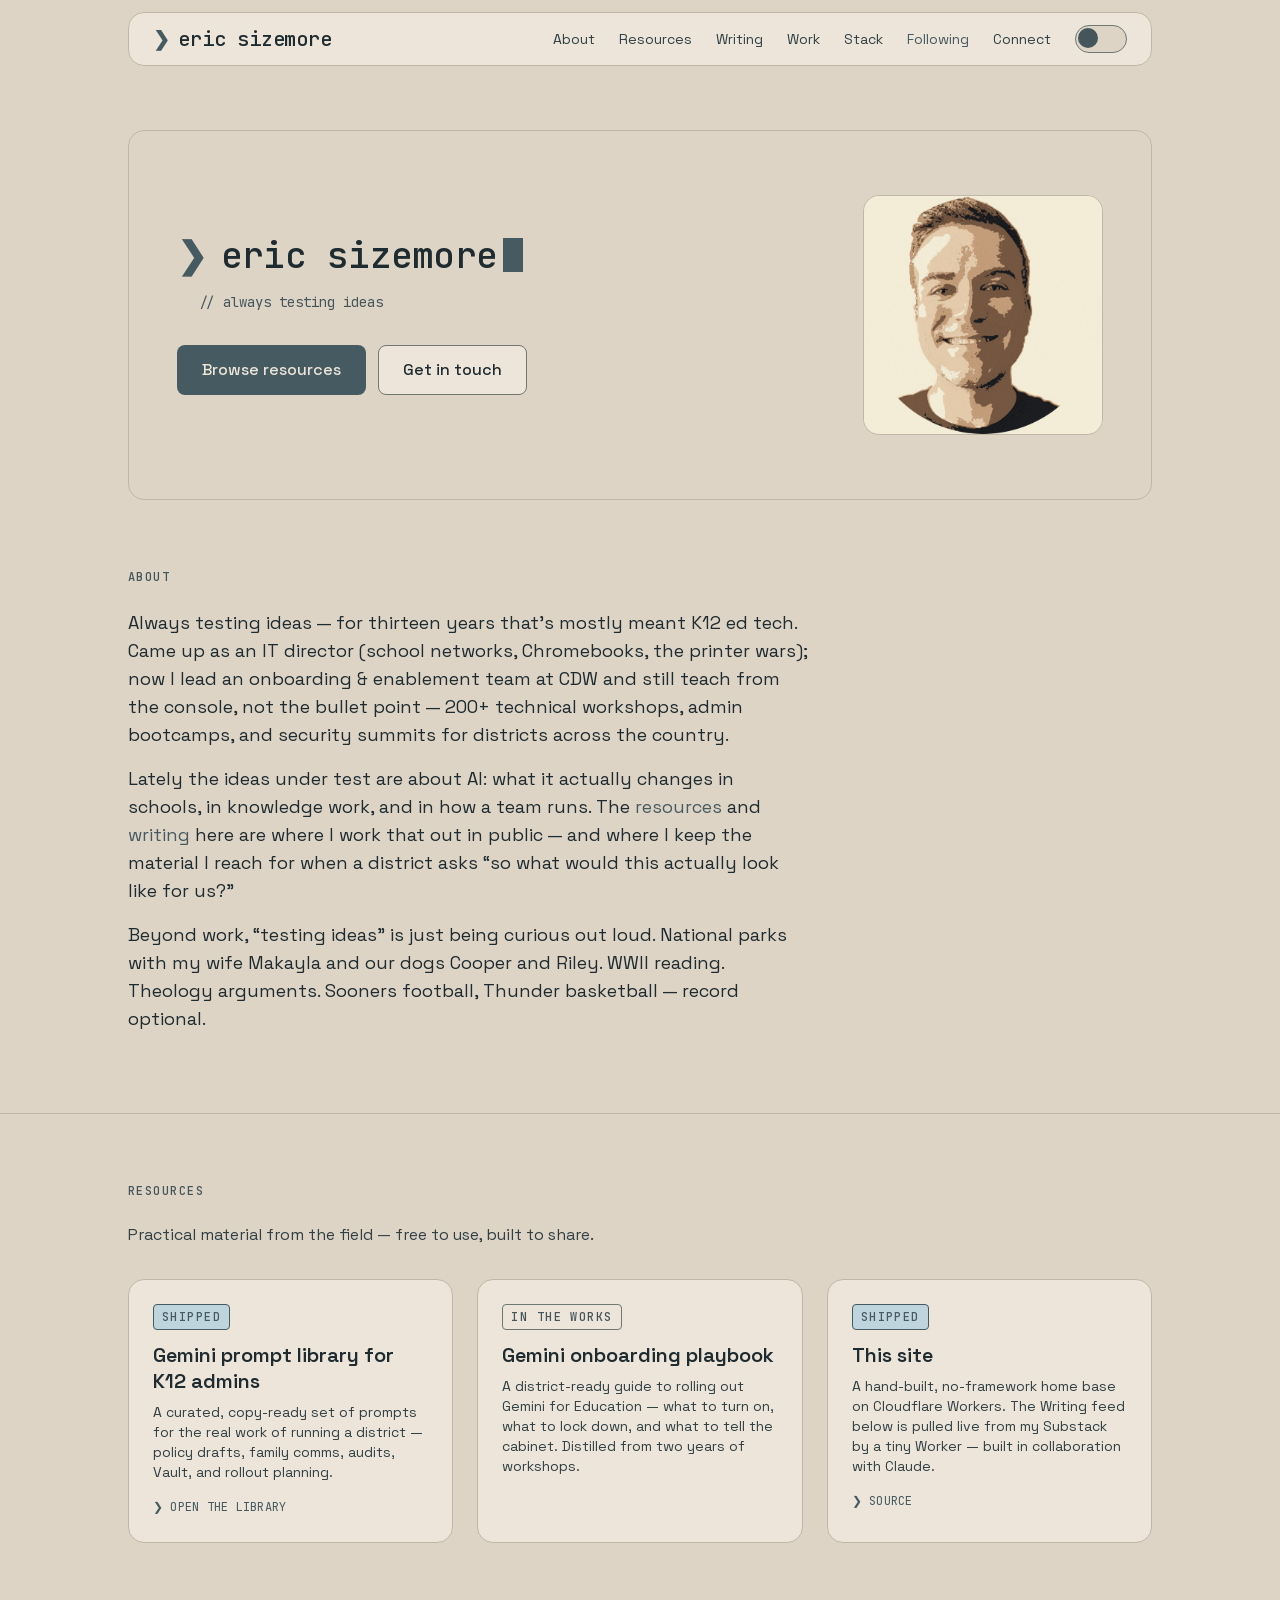
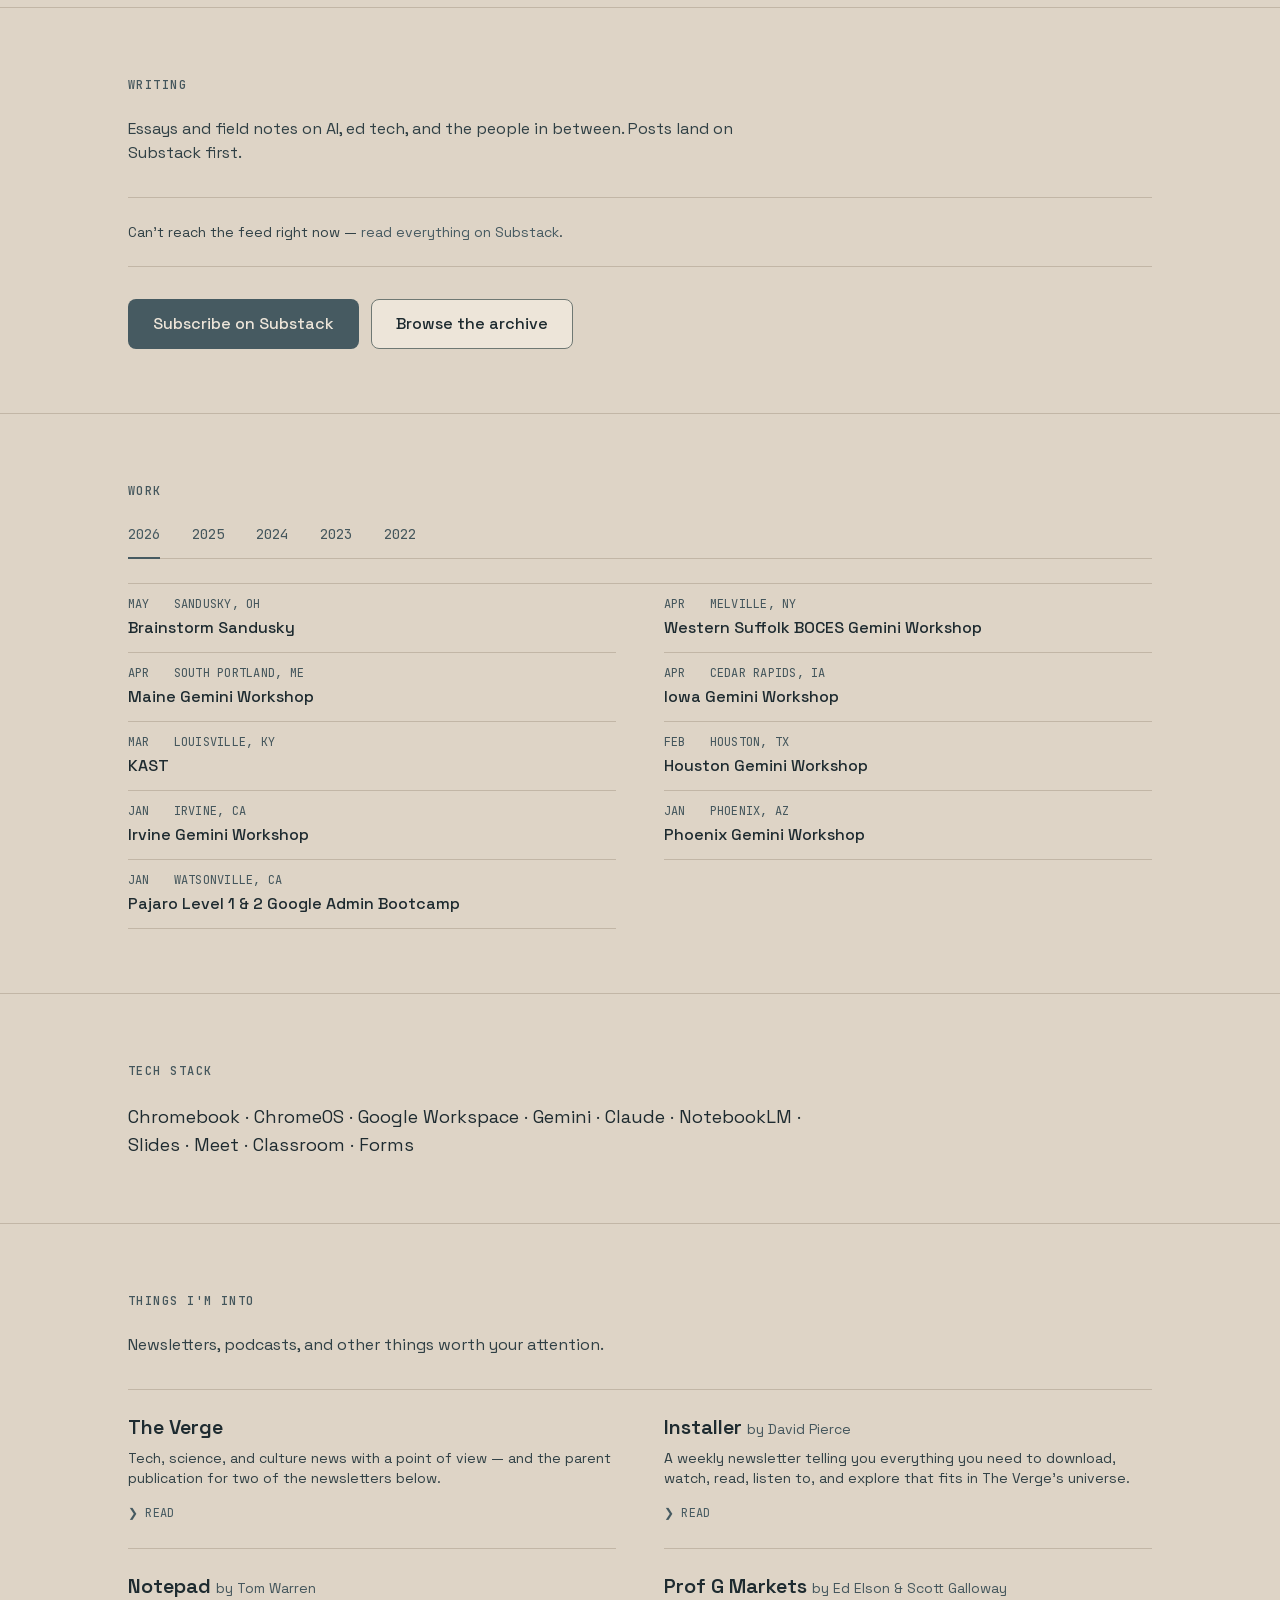
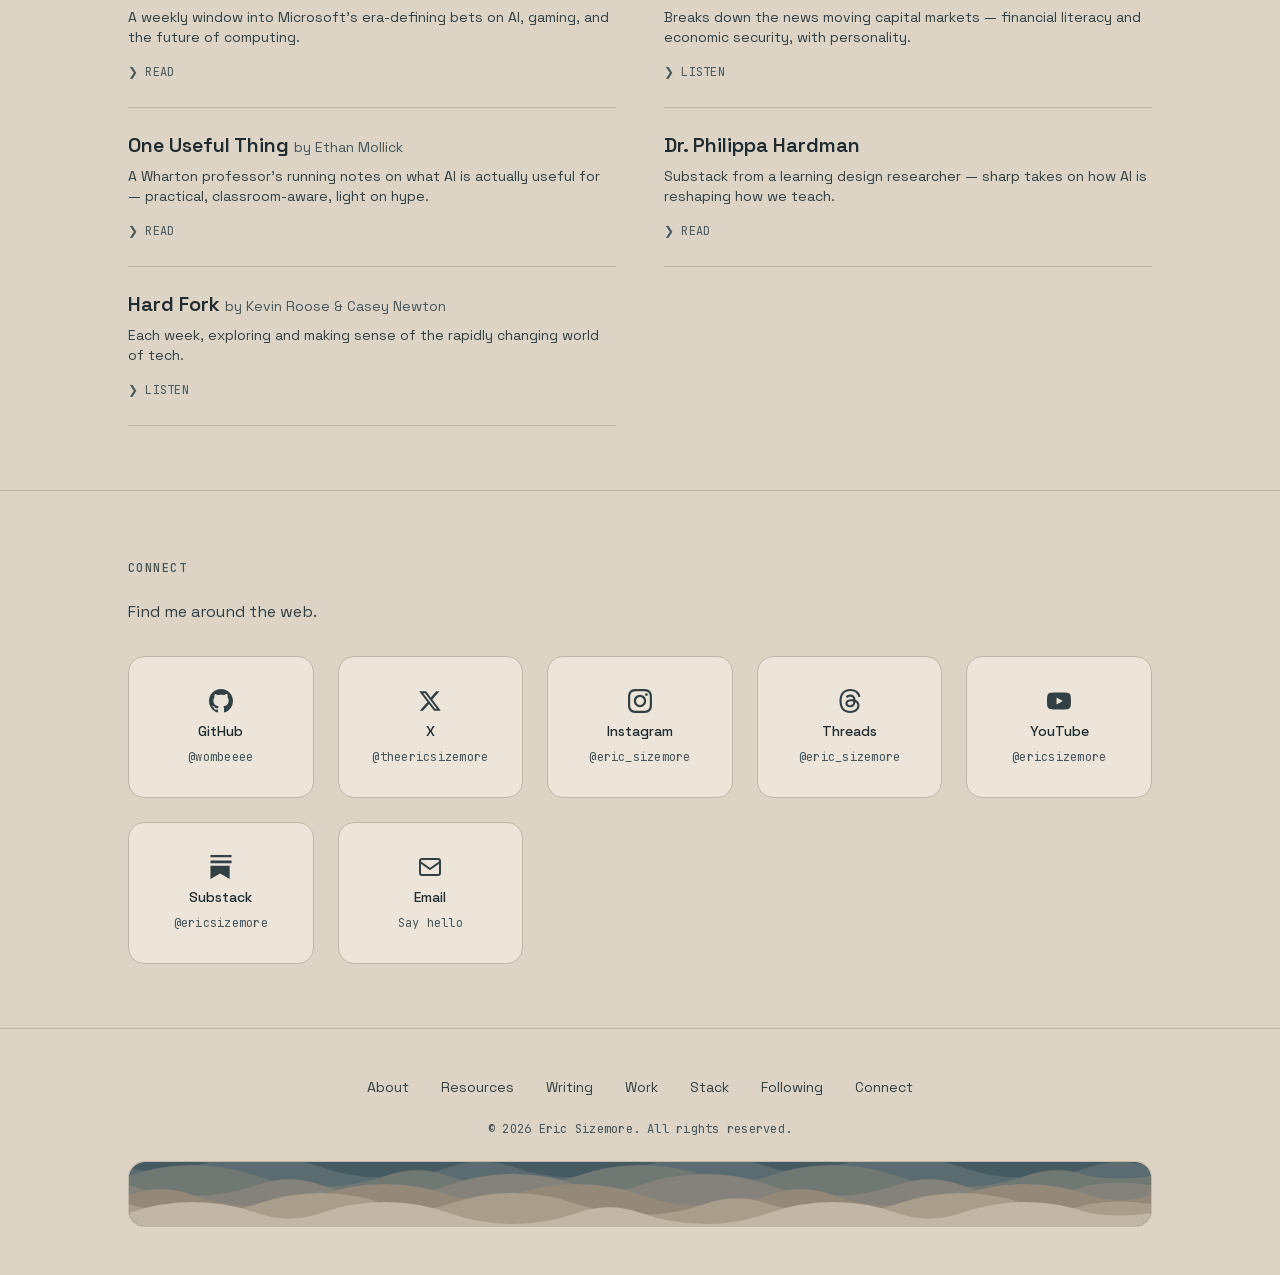
==== commit d079952e: "Restyle the home page on Alpine roles Rewrite site.css so every color, type, spacing and radius read" ====
--- a/index.html
+++ b/index.html
@@ -23,39 +23,32 @@
   <meta name="twitter:image" content="https://ericsizemore.tech/assets/social-card.png">
 
   <link rel="icon" href="assets/favicon.svg" type="image/svg+xml">
-  <meta name="theme-color" content="#1C1E21" media="(prefers-color-scheme: dark)">
-  <meta name="theme-color" content="#F3ECD6" media="(prefers-color-scheme: light)">
-
-  <!-- Fonts: JetBrains Mono (console wordmark + mono labels) · Space Grotesk (UI + body) -->
-  <link rel="preconnect" href="https://fonts.googleapis.com">
-  <link rel="preconnect" href="https://fonts.gstatic.com" crossorigin>
-  <link href="https://fonts.googleapis.com/css2?family=Space+Grotesk:wght@400;500;600;700&family=JetBrains+Mono:wght@400;500;700&display=swap" rel="stylesheet">
-
-  <!-- Set theme before paint: stored override wins, else system preference -->
+  <meta name="theme-color" content="#192427" media="(prefers-color-scheme: dark)">
+  <meta name="theme-color" content="#ded4c6" media="(prefers-color-scheme: light)">
+
+
+  <!-- Theme: light by default; no data-theme means the OS decides (alpine.css). Only a saved choice is applied here, before paint. -->
   <script>
     (function () {
       try {
         var saved = localStorage.getItem('es-theme');
-        var theme = (saved === 'dark' || saved === 'light')
-          ? saved
-          : (window.matchMedia('(prefers-color-scheme: light)').matches ? 'light' : 'dark');
-        document.documentElement.setAttribute('data-theme', theme);
-      } catch (e) {
-        document.documentElement.setAttribute('data-theme', 'dark');
-      }
+        if (saved === 'dark' || saved === 'light') document.documentElement.setAttribute('data-theme', saved);
+      } catch (e) { /* storage blocked: the OS preference applies */ }
     })();
   </script>
+  <link rel="stylesheet" href="/css/alpine.css">
+  <link rel="stylesheet" href="/css/alpine-components.css">
   <link rel="stylesheet" href="/css/site.css">
 </head>
 <body>
   <!-- Header -->
   <header class="header">
     <nav class="nav container">
-      <a href="#top" class="logo" aria-label="Eric Sizemore — home">
+      <a href="#top" class="logo wordmark" aria-label="Eric Sizemore — home">
         <span class="chev" aria-hidden="true">&#10095;</span><span class="word">eric sizemore</span>
       </a>
       <div class="nav-right">
-        <ul class="nav-links">
+        <ul class="nav-links body-sm">
           <li><a href="#about">About</a></li>
           <li><a href="#resources">Resources</a></li>
           <li><a href="#writing">Writing</a></li>
@@ -81,12 +74,12 @@
         <div class="hero-stage">
           <div>
             <div class="hero-lockup">
-              <h1 class="hero-l1" aria-label="Eric Sizemore"><span class="chev" aria-hidden="true">&#10095;</span><span class="word">eric sizemore</span><span class="caret" aria-hidden="true"></span></h1>
-              <p class="hero-tag"><span class="k" aria-hidden="true">//</span> always testing ideas</p>
+              <h1 class="hero-l1 numeral" aria-label="Eric Sizemore"><span class="chev" aria-hidden="true">&#10095;</span><span class="word">eric sizemore</span><span class="caret" aria-hidden="true"></span></h1>
+              <p class="hero-tag code"><span class="k" aria-hidden="true">//</span> always testing ideas</p>
             </div>
             <div class="hero-cta">
-              <a href="#resources" class="btn btn-console">browse resources</a>
-              <a href="#connect" class="btn btn-outline">Get in touch</a>
+              <a href="#resources" class="btn btn-primary">Browse resources</a>
+              <a href="#connect" class="btn btn-secondary">Get in touch</a>
             </div>
           </div>
           <img class="portrait portrait-dark" src="/assets/portrait-dark.jpg" alt="Eric Sizemore &mdash; illustrated sketch portrait" width="240" height="240">
@@ -98,8 +91,8 @@
     <!-- About -->
     <section class="section" id="about">
       <div class="container">
-        <h2 class="section-title">About</h2>
-        <div class="about-content">
+        <h2 class="section-title eyebrow">About</h2>
+        <div class="about-content body-lg">
           <p>
             Always testing ideas &mdash; for thirteen years that's mostly meant K12 ed tech.
             Came up as an IT director (school networks, Chromebooks, the printer wars); now I
@@ -126,28 +119,28 @@
     <!-- Resources -->
     <section class="section" id="resources">
       <div class="container">
-        <h2 class="section-title">Resources</h2>
-        <p class="section-subtitle">Practical material from the field &mdash; free to use, built to share.</p>
+        <h2 class="section-title eyebrow">Resources</h2>
+        <p class="section-subtitle body">Practical material from the field &mdash; free to use, built to share.</p>
         <ul class="lab-list">
 
           <li class="lab-item">
-            <p class="lab-status lab-status-shipped">Shipped</p>
-            <h3 class="interest-name">Gemini prompt library for K12 admins</h3>
-            <p class="interest-desc">A curated, copy-ready set of prompts for the real work of running a district &mdash; policy drafts, family comms, audits, Vault, and rollout planning.</p>
-            <a class="interest-link" href="/resources/gemini-prompt-library/">&#10095; Open the library</a>
+            <p class="eyebrow lab-status lab-status-shipped">Shipped</p>
+            <h3 class="interest-name h3">Gemini prompt library for K12 admins</h3>
+            <p class="interest-desc body-sm">A curated, copy-ready set of prompts for the real work of running a district &mdash; policy drafts, family comms, audits, Vault, and rollout planning.</p>
+            <a class="interest-link meta" href="/resources/gemini-prompt-library/">&#10095; Open the library</a>
           </li>
 
           <li class="lab-item">
-            <p class="lab-status">In the works</p>
-            <h3 class="interest-name">Gemini onboarding playbook</h3>
-            <p class="interest-desc">A district-ready guide to rolling out Gemini for Education &mdash; what to turn on, what to lock down, and what to tell the cabinet. Distilled from two years of workshops.</p>
+            <p class="eyebrow lab-status">In the works</p>
+            <h3 class="interest-name h3">Gemini onboarding playbook</h3>
+            <p class="interest-desc body-sm">A district-ready guide to rolling out Gemini for Education &mdash; what to turn on, what to lock down, and what to tell the cabinet. Distilled from two years of workshops.</p>
           </li>
 
           <li class="lab-item">
-            <p class="lab-status lab-status-shipped">Shipped</p>
-            <h3 class="interest-name">This site</h3>
-            <p class="interest-desc">A hand-built, no-framework home base on Cloudflare Workers. The Writing feed below is pulled live from my Substack by a tiny Worker &mdash; built in collaboration with Claude.</p>
-            <a class="interest-link" href="https://github.com/wombeeee/ericsizemore.tech" target="_blank" rel="noopener">&#10095; Source</a>
+            <p class="eyebrow lab-status lab-status-shipped">Shipped</p>
+            <h3 class="interest-name h3">This site</h3>
+            <p class="interest-desc body-sm">A hand-built, no-framework home base on Cloudflare Workers. The Writing feed below is pulled live from my Substack by a tiny Worker &mdash; built in collaboration with Claude.</p>
+            <a class="interest-link meta" href="https://github.com/wombeeee/ericsizemore.tech" target="_blank" rel="noopener">&#10095; Source</a>
           </li>
 
         </ul>
@@ -157,16 +150,16 @@
     <!-- Writing -->
     <section class="section" id="writing">
       <div class="container">
-        <h2 class="section-title">Writing</h2>
-        <p class="section-subtitle">Essays and field notes on AI, ed tech, and the people in between. Posts land on Substack first.</p>
+        <h2 class="section-title eyebrow">Writing</h2>
+        <p class="section-subtitle body">Essays and field notes on AI, ed tech, and the people in between. Posts land on Substack first.</p>
         <ol class="post-list" aria-label="Latest posts">
           <li class="post">
-            <p class="session-desc">Loading the latest posts&hellip;</p>
+            <p class="session-desc body-sm">Loading the latest posts&hellip;</p>
           </li>
         </ol>
         <div class="writing-cta">
           <a href="https://ericsizemore.substack.com/subscribe" class="btn btn-primary" target="_blank" rel="noopener">Subscribe on Substack</a>
-          <a href="https://ericsizemore.substack.com/archive" class="btn btn-outline" target="_blank" rel="noopener">Browse the Archive</a>
+          <a href="https://ericsizemore.substack.com/archive" class="btn btn-secondary" target="_blank" rel="noopener">Browse the archive</a>
         </div>
       </div>
     </section>
@@ -174,236 +167,236 @@
     <!-- Sessions & Workshops -->
     <section class="section" id="work">
       <div class="container">
-        <h2 class="section-title">Work</h2>
+        <h2 class="section-title eyebrow">Work</h2>
         <nav class="year-filter" aria-label="Filter work by year">
-          <button class="year-pill" type="button" data-year="2026" aria-pressed="true">2026</button>
-          <button class="year-pill" type="button" data-year="2025" aria-pressed="false">2025</button>
-          <button class="year-pill" type="button" data-year="2024" aria-pressed="false">2024</button>
-          <button class="year-pill" type="button" data-year="2023" aria-pressed="false">2023</button>
-          <button class="year-pill" type="button" data-year="2022" aria-pressed="false">2022</button>
+          <button class="year-pill code" type="button" data-year="2026" aria-pressed="true">2026</button>
+          <button class="year-pill code" type="button" data-year="2025" aria-pressed="false">2025</button>
+          <button class="year-pill code" type="button" data-year="2024" aria-pressed="false">2024</button>
+          <button class="year-pill code" type="button" data-year="2023" aria-pressed="false">2023</button>
+          <button class="year-pill code" type="button" data-year="2022" aria-pressed="false">2022</button>
         </nav>
         <ol class="session-list">
 
           <!-- 2026 -->
           <li class="session" data-year="2026">
-            <div class="session-meta"><time>May</time><span class="session-venue">Sandusky, OH</span></div>
-            <h3 class="session-title">Brainstorm Sandusky</h3>
-          </li>
-          <li class="session" data-year="2026">
-            <div class="session-meta"><time>Apr</time><span class="session-venue">Melville, NY</span></div>
-            <h3 class="session-title">Western Suffolk BOCES Gemini Workshop</h3>
-          </li>
-          <li class="session" data-year="2026">
-            <div class="session-meta"><time>Apr</time><span class="session-venue">South Portland, ME</span></div>
-            <h3 class="session-title">Maine Gemini Workshop</h3>
-          </li>
-          <li class="session" data-year="2026">
-            <div class="session-meta"><time>Apr</time><span class="session-venue">Cedar Rapids, IA</span></div>
-            <h3 class="session-title">Iowa Gemini Workshop</h3>
-          </li>
-          <li class="session" data-year="2026">
-            <div class="session-meta"><time>Mar</time><span class="session-venue">Louisville, KY</span></div>
-            <h3 class="session-title">KAST</h3>
-          </li>
-          <li class="session" data-year="2026">
-            <div class="session-meta"><time>Feb</time><span class="session-venue">Houston, TX</span></div>
-            <h3 class="session-title">Houston Gemini Workshop</h3>
-          </li>
-          <li class="session" data-year="2026">
-            <div class="session-meta"><time>Jan</time><span class="session-venue">Irvine, CA</span></div>
-            <h3 class="session-title">Irvine Gemini Workshop</h3>
-          </li>
-          <li class="session" data-year="2026">
-            <div class="session-meta"><time>Jan</time><span class="session-venue">Phoenix, AZ</span></div>
-            <h3 class="session-title">Phoenix Gemini Workshop</h3>
-          </li>
-          <li class="session" data-year="2026">
-            <div class="session-meta"><time>Jan</time><span class="session-venue">Watsonville, CA</span></div>
-            <h3 class="session-title">Pajaro Level 1 &amp; 2 Google Admin Bootcamp</h3>
+            <div class="session-meta meta"><time>May</time><span class="session-venue">Sandusky, OH</span></div>
+            <h3 class="session-title body">Brainstorm Sandusky</h3>
+          </li>
+          <li class="session" data-year="2026">
+            <div class="session-meta meta"><time>Apr</time><span class="session-venue">Melville, NY</span></div>
+            <h3 class="session-title body">Western Suffolk BOCES Gemini Workshop</h3>
+          </li>
+          <li class="session" data-year="2026">
+            <div class="session-meta meta"><time>Apr</time><span class="session-venue">South Portland, ME</span></div>
+            <h3 class="session-title body">Maine Gemini Workshop</h3>
+          </li>
+          <li class="session" data-year="2026">
+            <div class="session-meta meta"><time>Apr</time><span class="session-venue">Cedar Rapids, IA</span></div>
+            <h3 class="session-title body">Iowa Gemini Workshop</h3>
+          </li>
+          <li class="session" data-year="2026">
+            <div class="session-meta meta"><time>Mar</time><span class="session-venue">Louisville, KY</span></div>
+            <h3 class="session-title body">KAST</h3>
+          </li>
+          <li class="session" data-year="2026">
+            <div class="session-meta meta"><time>Feb</time><span class="session-venue">Houston, TX</span></div>
+            <h3 class="session-title body">Houston Gemini Workshop</h3>
+          </li>
+          <li class="session" data-year="2026">
+            <div class="session-meta meta"><time>Jan</time><span class="session-venue">Irvine, CA</span></div>
+            <h3 class="session-title body">Irvine Gemini Workshop</h3>
+          </li>
+          <li class="session" data-year="2026">
+            <div class="session-meta meta"><time>Jan</time><span class="session-venue">Phoenix, AZ</span></div>
+            <h3 class="session-title body">Phoenix Gemini Workshop</h3>
+          </li>
+          <li class="session" data-year="2026">
+            <div class="session-meta meta"><time>Jan</time><span class="session-venue">Watsonville, CA</span></div>
+            <h3 class="session-title body">Pajaro Level 1 &amp; 2 Google Admin Bootcamp</h3>
           </li>
 
           <!-- 2025 -->
           <li class="session" data-year="2025">
-            <div class="session-meta"><time>Dec</time><span class="session-venue">Forney, TX</span></div>
-            <h3 class="session-title">Chrome/Gemini Technical Workshop</h3>
-          </li>
-          <li class="session" data-year="2025">
-            <div class="session-meta"><time>Nov</time><span class="session-venue">Bay City, MI</span></div>
-            <h3 class="session-title">Bay City Area Level 1 Google Admin Bootcamp</h3>
-          </li>
-          <li class="session" data-year="2025">
-            <div class="session-meta"><time>Nov</time><span class="session-venue">Ann Arbor, MI</span></div>
-            <h3 class="session-title">Washtenaw Co. Level 2 Google Admin Bootcamp (REMC)</h3>
-          </li>
-          <li class="session" data-year="2025">
-            <div class="session-meta"><time>Nov</time><span class="session-venue">Wayne, MI</span></div>
-            <h3 class="session-title">Wayne County REMC Level 1 Google Admin Bootcamp</h3>
-          </li>
-          <li class="session" data-year="2025">
-            <div class="session-meta"><time>Nov</time><span class="session-venue">Tulsa, OK</span></div>
-            <h3 class="session-title">OKSTE</h3>
-          </li>
-          <li class="session" data-year="2025">
-            <div class="session-meta"><time>Oct</time><span class="session-venue">Kalamazoo, MI</span></div>
-            <h3 class="session-title">KRESA (REMC) Level 1 Google Admin Bootcamp</h3>
-          </li>
-          <li class="session" data-year="2025">
-            <div class="session-meta"><time>Sep</time><span class="session-venue">Clare, MI</span></div>
-            <h3 class="session-title">Clare-Gladwin RESD Level 1 Google Admin Bootcamp</h3>
-          </li>
-          <li class="session" data-year="2025">
-            <div class="session-meta"><time>Sep</time><span class="session-venue">Aurora, CO</span></div>
-            <h3 class="session-title">Aurora Level 1 &amp; 2 Google Admin Bootcamps</h3>
-          </li>
-          <li class="session" data-year="2025">
-            <div class="session-meta"><time>Aug</time><span class="session-venue">Monroe, MI</span></div>
-            <h3 class="session-title">REMC Level 1 Google Admin Bootcamp (Monroe County)</h3>
-          </li>
-          <li class="session" data-year="2025">
-            <div class="session-meta"><time>Jul</time><span class="session-venue">Price, UT</span></div>
-            <h3 class="session-title">Southeast Education Service Center Level 1 &amp; 2 Google Admin Bootcamp</h3>
-          </li>
-          <li class="session" data-year="2025">
-            <div class="session-meta"><time>Jul</time><span class="session-venue">Austin, TX</span></div>
-            <h3 class="session-title">Level 1 Google Admin Bootcamp (Sponsored by Lenovo)</h3>
-          </li>
-          <li class="session" data-year="2025">
-            <div class="session-meta"><time>May</time><span class="session-venue">Oklahoma City, OK</span></div>
-            <h3 class="session-title">OKC Gemini Workshop</h3>
-          </li>
-          <li class="session" data-year="2025">
-            <div class="session-meta"><time>May</time><span class="session-venue">Kansas City, MO</span></div>
-            <h3 class="session-title">Peculiar Gemini Workshop</h3>
-          </li>
-          <li class="session" data-year="2025">
-            <div class="session-meta"><time>May</time><span class="session-venue">Riverside, CA</span></div>
-            <h3 class="session-title">Riverside Gemini Workshop</h3>
-          </li>
-          <li class="session" data-year="2025">
-            <div class="session-meta"><time>Apr</time><span class="session-venue">Pikeville, KY</span></div>
-            <h3 class="session-title">Pikeville Gemini Workshop</h3>
-          </li>
-          <li class="session" data-year="2025">
-            <div class="session-meta"><time>Apr</time><span class="session-venue">San Antonio, TX</span></div>
-            <h3 class="session-title">San Antonio ISD Gemini Workshop</h3>
-          </li>
-          <li class="session" data-year="2025">
-            <div class="session-meta"><time>Apr</time><span class="session-venue">Syracuse, NY</span></div>
-            <h3 class="session-title">Security Summit</h3>
-          </li>
-          <li class="session" data-year="2025">
-            <div class="session-meta"><time>Mar</time><span class="session-venue">Springfield, MO</span></div>
-            <h3 class="session-title">Springfield R-XII School District Level 1 Bootcamp</h3>
-          </li>
-          <li class="session" data-year="2025">
-            <div class="session-meta"><time>Mar</time><span class="session-venue">Wisconsin Dells, WI</span></div>
-            <h3 class="session-title">Brainstorm Wisconsin Dells</h3>
-          </li>
-          <li class="session" data-year="2025">
-            <div class="session-meta"><time>Feb</time><span class="session-venue">Austin, TX</span></div>
-            <h3 class="session-title">TCEA</h3>
-          </li>
-          <li class="session" data-year="2025">
-            <div class="session-meta"><time>Jan</time><span class="session-venue">Orlando, FL</span></div>
-            <h3 class="session-title">FETC</h3>
+            <div class="session-meta meta"><time>Dec</time><span class="session-venue">Forney, TX</span></div>
+            <h3 class="session-title body">Chrome/Gemini Technical Workshop</h3>
+          </li>
+          <li class="session" data-year="2025">
+            <div class="session-meta meta"><time>Nov</time><span class="session-venue">Bay City, MI</span></div>
+            <h3 class="session-title body">Bay City Area Level 1 Google Admin Bootcamp</h3>
+          </li>
+          <li class="session" data-year="2025">
+            <div class="session-meta meta"><time>Nov</time><span class="session-venue">Ann Arbor, MI</span></div>
+            <h3 class="session-title body">Washtenaw Co. Level 2 Google Admin Bootcamp (REMC)</h3>
+          </li>
+          <li class="session" data-year="2025">
+            <div class="session-meta meta"><time>Nov</time><span class="session-venue">Wayne, MI</span></div>
+            <h3 class="session-title body">Wayne County REMC Level 1 Google Admin Bootcamp</h3>
+          </li>
+          <li class="session" data-year="2025">
+            <div class="session-meta meta"><time>Nov</time><span class="session-venue">Tulsa, OK</span></div>
+            <h3 class="session-title body">OKSTE</h3>
+          </li>
+          <li class="session" data-year="2025">
+            <div class="session-meta meta"><time>Oct</time><span class="session-venue">Kalamazoo, MI</span></div>
+            <h3 class="session-title body">KRESA (REMC) Level 1 Google Admin Bootcamp</h3>
+          </li>
+          <li class="session" data-year="2025">
+            <div class="session-meta meta"><time>Sep</time><span class="session-venue">Clare, MI</span></div>
+            <h3 class="session-title body">Clare-Gladwin RESD Level 1 Google Admin Bootcamp</h3>
+          </li>
+          <li class="session" data-year="2025">
+            <div class="session-meta meta"><time>Sep</time><span class="session-venue">Aurora, CO</span></div>
+            <h3 class="session-title body">Aurora Level 1 &amp; 2 Google Admin Bootcamps</h3>
+          </li>
+          <li class="session" data-year="2025">
+            <div class="session-meta meta"><time>Aug</time><span class="session-venue">Monroe, MI</span></div>
+            <h3 class="session-title body">REMC Level 1 Google Admin Bootcamp (Monroe County)</h3>
+          </li>
+          <li class="session" data-year="2025">
+            <div class="session-meta meta"><time>Jul</time><span class="session-venue">Price, UT</span></div>
+            <h3 class="session-title body">Southeast Education Service Center Level 1 &amp; 2 Google Admin Bootcamp</h3>
+          </li>
+          <li class="session" data-year="2025">
+            <div class="session-meta meta"><time>Jul</time><span class="session-venue">Austin, TX</span></div>
+            <h3 class="session-title body">Level 1 Google Admin Bootcamp (Sponsored by Lenovo)</h3>
+          </li>
+          <li class="session" data-year="2025">
+            <div class="session-meta meta"><time>May</time><span class="session-venue">Oklahoma City, OK</span></div>
+            <h3 class="session-title body">OKC Gemini Workshop</h3>
+          </li>
+          <li class="session" data-year="2025">
+            <div class="session-meta meta"><time>May</time><span class="session-venue">Kansas City, MO</span></div>
+            <h3 class="session-title body">Peculiar Gemini Workshop</h3>
+          </li>
+          <li class="session" data-year="2025">
+            <div class="session-meta meta"><time>May</time><span class="session-venue">Riverside, CA</span></div>
+            <h3 class="session-title body">Riverside Gemini Workshop</h3>
+          </li>
+          <li class="session" data-year="2025">
+            <div class="session-meta meta"><time>Apr</time><span class="session-venue">Pikeville, KY</span></div>
+            <h3 class="session-title body">Pikeville Gemini Workshop</h3>
+          </li>
+          <li class="session" data-year="2025">
+            <div class="session-meta meta"><time>Apr</time><span class="session-venue">San Antonio, TX</span></div>
+            <h3 class="session-title body">San Antonio ISD Gemini Workshop</h3>
+          </li>
+          <li class="session" data-year="2025">
+            <div class="session-meta meta"><time>Apr</time><span class="session-venue">Syracuse, NY</span></div>
+            <h3 class="session-title body">Security Summit</h3>
+          </li>
+          <li class="session" data-year="2025">
+            <div class="session-meta meta"><time>Mar</time><span class="session-venue">Springfield, MO</span></div>
+            <h3 class="session-title body">Springfield R-XII School District Level 1 Bootcamp</h3>
+          </li>
+          <li class="session" data-year="2025">
+            <div class="session-meta meta"><time>Mar</time><span class="session-venue">Wisconsin Dells, WI</span></div>
+            <h3 class="session-title body">Brainstorm Wisconsin Dells</h3>
+          </li>
+          <li class="session" data-year="2025">
+            <div class="session-meta meta"><time>Feb</time><span class="session-venue">Austin, TX</span></div>
+            <h3 class="session-title body">TCEA</h3>
+          </li>
+          <li class="session" data-year="2025">
+            <div class="session-meta meta"><time>Jan</time><span class="session-venue">Orlando, FL</span></div>
+            <h3 class="session-title body">FETC</h3>
           </li>
 
           <!-- 2024 -->
           <li class="session" data-year="2024">
-            <div class="session-meta"><time>Dec</time><span class="session-venue">Houston, TX</span></div>
-            <h3 class="session-title">Houston Chrome &amp; Gemini Technical Workshop</h3>
-          </li>
-          <li class="session" data-year="2024">
-            <div class="session-meta"><time>Dec</time><span class="session-venue">Westbury, NY</span></div>
-            <h3 class="session-title">Nassau BOCES Security Summit</h3>
-          </li>
-          <li class="session" data-year="2024">
-            <div class="session-meta"><time>Oct</time><span class="session-venue">Paterson, NJ</span></div>
-            <h3 class="session-title">Paterson Chrome &amp; Gemini Technical Workshop</h3>
-          </li>
-          <li class="session" data-year="2024">
-            <div class="session-meta"><time>May</time><span class="session-venue">Wheatley Heights, NY</span></div>
-            <h3 class="session-title">Western Suffolk BOCES Security Summit</h3>
-          </li>
-          <li class="session" data-year="2024">
-            <div class="session-meta"><time>May</time><span class="session-venue">Springfield, MO</span></div>
-            <h3 class="session-title">Springfield Security Summit</h3>
-          </li>
-          <li class="session" data-year="2024">
-            <div class="session-meta"><time>May</time><span class="session-venue">Pittsburg, TX</span></div>
-            <h3 class="session-title">ESC 8 Level 2 Bootcamp</h3>
-          </li>
-          <li class="session" data-year="2024">
-            <div class="session-meta"><time>Apr</time><span class="session-venue">Litchfield, IL</span></div>
-            <h3 class="session-title">LTC/ROE #3 Level 1 Bootcamp</h3>
-          </li>
-          <li class="session" data-year="2024">
-            <div class="session-meta"><time>Apr</time><span class="session-venue">Reno, NV</span></div>
-            <h3 class="session-title">ATLIS 2024 Security Workshop</h3>
-          </li>
-          <li class="session" data-year="2024">
-            <div class="session-meta"><time>Feb</time><span class="session-venue">Austin, TX</span></div>
-            <h3 class="session-title">TCEA 2024 Security Workshop</h3>
-          </li>
-          <li class="session" data-year="2024">
-            <div class="session-meta"><time>Feb</time><span class="session-venue">Sandusky, OH</span></div>
-            <h3 class="session-title">Brainstorm Sandusky</h3>
+            <div class="session-meta meta"><time>Dec</time><span class="session-venue">Houston, TX</span></div>
+            <h3 class="session-title body">Houston Chrome &amp; Gemini Technical Workshop</h3>
+          </li>
+          <li class="session" data-year="2024">
+            <div class="session-meta meta"><time>Dec</time><span class="session-venue">Westbury, NY</span></div>
+            <h3 class="session-title body">Nassau BOCES Security Summit</h3>
+          </li>
+          <li class="session" data-year="2024">
+            <div class="session-meta meta"><time>Oct</time><span class="session-venue">Paterson, NJ</span></div>
+            <h3 class="session-title body">Paterson Chrome &amp; Gemini Technical Workshop</h3>
+          </li>
+          <li class="session" data-year="2024">
+            <div class="session-meta meta"><time>May</time><span class="session-venue">Wheatley Heights, NY</span></div>
+            <h3 class="session-title body">Western Suffolk BOCES Security Summit</h3>
+          </li>
+          <li class="session" data-year="2024">
+            <div class="session-meta meta"><time>May</time><span class="session-venue">Springfield, MO</span></div>
+            <h3 class="session-title body">Springfield Security Summit</h3>
+          </li>
+          <li class="session" data-year="2024">
+            <div class="session-meta meta"><time>May</time><span class="session-venue">Pittsburg, TX</span></div>
+            <h3 class="session-title body">ESC 8 Level 2 Bootcamp</h3>
+          </li>
+          <li class="session" data-year="2024">
+            <div class="session-meta meta"><time>Apr</time><span class="session-venue">Litchfield, IL</span></div>
+            <h3 class="session-title body">LTC/ROE #3 Level 1 Bootcamp</h3>
+          </li>
+          <li class="session" data-year="2024">
+            <div class="session-meta meta"><time>Apr</time><span class="session-venue">Reno, NV</span></div>
+            <h3 class="session-title body">ATLIS 2024 Security Workshop</h3>
+          </li>
+          <li class="session" data-year="2024">
+            <div class="session-meta meta"><time>Feb</time><span class="session-venue">Austin, TX</span></div>
+            <h3 class="session-title body">TCEA 2024 Security Workshop</h3>
+          </li>
+          <li class="session" data-year="2024">
+            <div class="session-meta meta"><time>Feb</time><span class="session-venue">Sandusky, OH</span></div>
+            <h3 class="session-title body">Brainstorm Sandusky</h3>
           </li>
 
           <!-- 2023 -->
           <li class="session" data-year="2023">
-            <div class="session-meta"><time>Dec</time><span class="session-venue">Atlanta, GA</span></div>
-            <h3 class="session-title">Atlanta Chrome Technical Workshop</h3>
-          </li>
-          <li class="session" data-year="2023">
-            <div class="session-meta"><time>Nov</time><span class="session-venue">Pittsburg, TX</span></div>
-            <h3 class="session-title">ESC Region 8 Level 1</h3>
-          </li>
-          <li class="session" data-year="2023">
-            <div class="session-meta"><time>Oct</time><span class="session-venue">Syracuse, NY</span></div>
-            <h3 class="session-title">CNYRIC Level 1 &amp; Level 2 Bootcamp</h3>
-          </li>
-          <li class="session" data-year="2023">
-            <div class="session-meta"><time>Sep</time><span class="session-venue">Brentwood, TN</span></div>
-            <h3 class="session-title">Tennessee Security Summit</h3>
-          </li>
-          <li class="session" data-year="2023">
-            <div class="session-meta"><time>Jun</time><span class="session-venue">Austin, TX</span></div>
-            <h3 class="session-title">Texas Security Summit</h3>
-          </li>
-          <li class="session" data-year="2023">
-            <div class="session-meta"><time>May</time><span class="session-venue">Chicago Heights, IL</span></div>
-            <h3 class="session-title">Amplified Admin Level 1</h3>
-          </li>
-          <li class="session" data-year="2023">
-            <div class="session-meta"><time>May</time><span class="session-venue">Hawaii</span></div>
-            <h3 class="session-title">Hawaii Department of Education (HIDOE) Google Technical Workshops</h3>
-          </li>
-          <li class="session" data-year="2023">
-            <div class="session-meta"><time>Feb</time><span class="session-venue">Jackson, MI</span></div>
-            <h3 class="session-title">MECA</h3>
-          </li>
-          <li class="session" data-year="2023">
-            <div class="session-meta"><time>Jan</time><span class="session-venue">San Antonio, TX</span></div>
-            <h3 class="session-title">TCEA</h3>
+            <div class="session-meta meta"><time>Dec</time><span class="session-venue">Atlanta, GA</span></div>
+            <h3 class="session-title body">Atlanta Chrome Technical Workshop</h3>
+          </li>
+          <li class="session" data-year="2023">
+            <div class="session-meta meta"><time>Nov</time><span class="session-venue">Pittsburg, TX</span></div>
+            <h3 class="session-title body">ESC Region 8 Level 1</h3>
+          </li>
+          <li class="session" data-year="2023">
+            <div class="session-meta meta"><time>Oct</time><span class="session-venue">Syracuse, NY</span></div>
+            <h3 class="session-title body">CNYRIC Level 1 &amp; Level 2 Bootcamp</h3>
+          </li>
+          <li class="session" data-year="2023">
+            <div class="session-meta meta"><time>Sep</time><span class="session-venue">Brentwood, TN</span></div>
+            <h3 class="session-title body">Tennessee Security Summit</h3>
+          </li>
+          <li class="session" data-year="2023">
+            <div class="session-meta meta"><time>Jun</time><span class="session-venue">Austin, TX</span></div>
+            <h3 class="session-title body">Texas Security Summit</h3>
+          </li>
+          <li class="session" data-year="2023">
+            <div class="session-meta meta"><time>May</time><span class="session-venue">Chicago Heights, IL</span></div>
+            <h3 class="session-title body">Amplified Admin Level 1</h3>
+          </li>
+          <li class="session" data-year="2023">
+            <div class="session-meta meta"><time>May</time><span class="session-venue">Hawaii</span></div>
+            <h3 class="session-title body">Hawaii Department of Education (HIDOE) Google Technical Workshops</h3>
+          </li>
+          <li class="session" data-year="2023">
+            <div class="session-meta meta"><time>Feb</time><span class="session-venue">Jackson, MI</span></div>
+            <h3 class="session-title body">MECA</h3>
+          </li>
+          <li class="session" data-year="2023">
+            <div class="session-meta meta"><time>Jan</time><span class="session-venue">San Antonio, TX</span></div>
+            <h3 class="session-title body">TCEA</h3>
           </li>
 
           <!-- 2022 -->
           <li class="session" data-year="2022">
-            <div class="session-meta"><time>Oct</time><span class="session-venue">Little Rock, AR</span></div>
-            <h3 class="session-title">Arkansas Conference of Technology (ACOT)</h3>
+            <div class="session-meta meta"><time>Oct</time><span class="session-venue">Little Rock, AR</span></div>
+            <h3 class="session-title body">Arkansas Conference of Technology (ACOT)</h3>
           </li>
           <li class="session" data-year="2022">
-            <div class="session-meta"><time>Oct</time><span class="session-venue">Edina, MN</span></div>
-            <h3 class="session-title">Minnesota Chrome Technical Workshop</h3>
+            <div class="session-meta meta"><time>Oct</time><span class="session-venue">Edina, MN</span></div>
+            <h3 class="session-title body">Minnesota Chrome Technical Workshop</h3>
           </li>
           <li class="session" data-year="2022">
-            <div class="session-meta"><time>Oct</time><span class="session-venue">Waco, TX</span></div>
-            <h3 class="session-title">Amplified Admin Level 1</h3>
+            <div class="session-meta meta"><time>Oct</time><span class="session-venue">Waco, TX</span></div>
+            <h3 class="session-title body">Amplified Admin Level 1</h3>
           </li>
           <li class="session" data-year="2022">
-            <div class="session-meta"><time>Jul</time><span class="session-venue">Abilene, TX</span></div>
-            <h3 class="session-title">ESC Region 14 Custom Technical Workshop</h3>
+            <div class="session-meta meta"><time>Jul</time><span class="session-venue">Abilene, TX</span></div>
+            <h3 class="session-title body">ESC Region 14 Custom Technical Workshop</h3>
           </li>
 
         </ol>
@@ -413,58 +406,58 @@
     <!-- Tech Stack -->
     <section class="section" id="stack">
       <div class="container">
-        <h2 class="section-title">Tech Stack</h2>
-        <p class="stack-tools">Chromebook &middot; ChromeOS &middot; Google Workspace &middot; Gemini &middot; Claude &middot; NotebookLM &middot; Slides &middot; Meet &middot; Classroom &middot; Forms</p>
+        <h2 class="section-title eyebrow">Tech stack</h2>
+        <p class="stack-tools body-lg">Chromebook &middot; ChromeOS &middot; Google Workspace &middot; Gemini &middot; Claude &middot; NotebookLM &middot; Slides &middot; Meet &middot; Classroom &middot; Forms</p>
       </div>
     </section>
 
     <!-- Things I'm Into -->
     <section class="section" id="following">
       <div class="container">
-        <h2 class="section-title">Things I'm Into</h2>
-        <p class="section-subtitle">Newsletters, podcasts, and other things worth your attention.</p>
+        <h2 class="section-title eyebrow">Things I'm into</h2>
+        <p class="section-subtitle body">Newsletters, podcasts, and other things worth your attention.</p>
         <ul class="interest-list">
 
           <li class="interest">
-            <h3 class="interest-name">The Verge</h3>
-            <p class="interest-desc">Tech, science, and culture news with a point of view &mdash; and the parent publication for two of the newsletters below.</p>
-            <a class="interest-link" href="https://www.theverge.com" target="_blank" rel="noopener">&#10095; Read</a>
-          </li>
-
-          <li class="interest">
-            <h3 class="interest-name">Installer <span class="interest-by">by David Pierce</span></h3>
-            <p class="interest-desc">A weekly newsletter telling you everything you need to download, watch, read, listen to, and explore that fits in The Verge's universe.</p>
-            <a class="interest-link" href="https://www.theverge.com/installer-newsletter" target="_blank" rel="noopener">&#10095; Read</a>
-          </li>
-
-          <li class="interest">
-            <h3 class="interest-name">Notepad <span class="interest-by">by Tom Warren</span></h3>
-            <p class="interest-desc">A weekly window into Microsoft's era-defining bets on AI, gaming, and the future of computing.</p>
-            <a class="interest-link" href="https://www.theverge.com/notepad-microsoft-newsletter" target="_blank" rel="noopener">&#10095; Read</a>
-          </li>
-
-          <li class="interest">
-            <h3 class="interest-name">Prof G Markets <span class="interest-by">by Ed Elson &amp; Scott Galloway</span></h3>
-            <p class="interest-desc">Breaks down the news moving capital markets — financial literacy and economic security, with personality.</p>
-            <a class="interest-link" href="https://www.profgmedia.com" target="_blank" rel="noopener">&#10095; Listen</a>
-          </li>
-
-          <li class="interest">
-            <h3 class="interest-name">One Useful Thing <span class="interest-by">by Ethan Mollick</span></h3>
-            <p class="interest-desc">A Wharton professor's running notes on what AI is actually useful for &mdash; practical, classroom-aware, light on hype.</p>
-            <a class="interest-link" href="https://www.oneusefulthing.org/" target="_blank" rel="noopener">&#10095; Read</a>
-          </li>
-
-          <li class="interest">
-            <h3 class="interest-name">Dr. Philippa Hardman</h3>
-            <p class="interest-desc">Substack from a learning design researcher &mdash; sharp takes on how AI is reshaping how we teach.</p>
-            <a class="interest-link" href="https://drphilippahardman.substack.com/" target="_blank" rel="noopener">&#10095; Read</a>
-          </li>
-
-          <li class="interest">
-            <h3 class="interest-name">Hard Fork <span class="interest-by">by Kevin Roose &amp; Casey Newton</span></h3>
-            <p class="interest-desc">Each week, exploring and making sense of the rapidly changing world of tech.</p>
-            <a class="interest-link" href="https://www.nytimes.com/column/hard-fork" target="_blank" rel="noopener">&#10095; Listen</a>
+            <h3 class="interest-name h3">The Verge</h3>
+            <p class="interest-desc body-sm">Tech, science, and culture news with a point of view &mdash; and the parent publication for two of the newsletters below.</p>
+            <a class="interest-link meta" href="https://www.theverge.com" target="_blank" rel="noopener">&#10095; Read</a>
+          </li>
+
+          <li class="interest">
+            <h3 class="interest-name h3">Installer <span class="interest-by body-sm">by David Pierce</span></h3>
+            <p class="interest-desc body-sm">A weekly newsletter telling you everything you need to download, watch, read, listen to, and explore that fits in The Verge's universe.</p>
+            <a class="interest-link meta" href="https://www.theverge.com/installer-newsletter" target="_blank" rel="noopener">&#10095; Read</a>
+          </li>
+
+          <li class="interest">
+            <h3 class="interest-name h3">Notepad <span class="interest-by body-sm">by Tom Warren</span></h3>
+            <p class="interest-desc body-sm">A weekly window into Microsoft's era-defining bets on AI, gaming, and the future of computing.</p>
+            <a class="interest-link meta" href="https://www.theverge.com/notepad-microsoft-newsletter" target="_blank" rel="noopener">&#10095; Read</a>
+          </li>
+
+          <li class="interest">
+            <h3 class="interest-name h3">Prof G Markets <span class="interest-by body-sm">by Ed Elson &amp; Scott Galloway</span></h3>
+            <p class="interest-desc body-sm">Breaks down the news moving capital markets — financial literacy and economic security, with personality.</p>
+            <a class="interest-link meta" href="https://www.profgmedia.com" target="_blank" rel="noopener">&#10095; Listen</a>
+          </li>
+
+          <li class="interest">
+            <h3 class="interest-name h3">One Useful Thing <span class="interest-by body-sm">by Ethan Mollick</span></h3>
+            <p class="interest-desc body-sm">A Wharton professor's running notes on what AI is actually useful for &mdash; practical, classroom-aware, light on hype.</p>
+            <a class="interest-link meta" href="https://www.oneusefulthing.org/" target="_blank" rel="noopener">&#10095; Read</a>
+          </li>
+
+          <li class="interest">
+            <h3 class="interest-name h3">Dr. Philippa Hardman</h3>
+            <p class="interest-desc body-sm">Substack from a learning design researcher &mdash; sharp takes on how AI is reshaping how we teach.</p>
+            <a class="interest-link meta" href="https://drphilippahardman.substack.com/" target="_blank" rel="noopener">&#10095; Read</a>
+          </li>
+
+          <li class="interest">
+            <h3 class="interest-name h3">Hard Fork <span class="interest-by body-sm">by Kevin Roose &amp; Casey Newton</span></h3>
+            <p class="interest-desc body-sm">Each week, exploring and making sense of the rapidly changing world of tech.</p>
+            <a class="interest-link meta" href="https://www.nytimes.com/column/hard-fork" target="_blank" rel="noopener">&#10095; Listen</a>
           </li>
 
         </ul>
@@ -474,8 +467,8 @@
     <!-- Connect / Social Hub -->
     <section class="section section-alt" id="connect">
       <div class="container">
-        <h2 class="section-title">Connect</h2>
-        <p class="section-subtitle">Find me around the web.</p>
+        <h2 class="section-title eyebrow">Connect</h2>
+        <p class="section-subtitle body">Find me around the web.</p>
 
         <div class="social-grid">
 
@@ -483,48 +476,48 @@
             <svg class="social-icon" viewBox="0 0 24 24" fill="currentColor" aria-hidden="true">
               <path d="M12 0C5.37 0 0 5.37 0 12c0 5.31 3.435 9.795 8.205 11.385.6.105.825-.255.825-.57 0-.285-.015-1.23-.015-2.235-3.015.555-3.795-.735-4.035-1.41-.135-.345-.72-1.41-1.23-1.695-.42-.225-1.02-.78-.015-.795.945-.015 1.62.87 1.845 1.23 1.08 1.815 2.805 1.305 3.495.99.105-.78.42-1.305.765-1.605-2.67-.3-5.46-1.335-5.46-5.925 0-1.305.465-2.385 1.23-3.225-.12-.3-.54-1.53.12-3.18 0 0 1.005-.315 3.3 1.23.96-.27 1.98-.405 3-.405s2.04.135 3 .405c2.295-1.56 3.3-1.23 3.3-1.23.66 1.65.24 2.88.12 3.18.765.84 1.23 1.905 1.23 3.225 0 4.605-2.805 5.625-5.475 5.925.435.375.81 1.095.81 2.22 0 1.605-.015 2.895-.015 3.3 0 .315.225.69.825.57A12.02 12.02 0 0024 12c0-6.63-5.37-12-12-12z"/>
             </svg>
-            <span class="social-name">GitHub</span>
-            <span class="social-handle">@wombeeee</span>
+            <span class="social-name body-sm">GitHub</span>
+            <span class="social-handle meta">@wombeeee</span>
           </a>
 
           <a href="https://x.com/theericsizemore" class="social-card" target="_blank" rel="noopener">
             <svg class="social-icon" viewBox="0 0 24 24" fill="currentColor" aria-hidden="true">
               <path d="M18.244 2.25h3.308l-7.227 8.26 8.502 11.24H16.17l-5.214-6.817L4.99 21.75H1.68l7.73-8.835L1.254 2.25H8.08l4.713 6.231zm-1.161 17.52h1.833L7.084 4.126H5.117z"/>
             </svg>
-            <span class="social-name">X</span>
-            <span class="social-handle">@theericsizemore</span>
+            <span class="social-name body-sm">X</span>
+            <span class="social-handle meta">@theericsizemore</span>
           </a>
 
           <a href="https://instagram.com/eric_sizemore" class="social-card" target="_blank" rel="noopener">
             <svg class="social-icon" viewBox="0 0 24 24" fill="currentColor" aria-hidden="true">
               <path d="M12 2.163c3.204 0 3.584.012 4.85.07 3.252.148 4.771 1.691 4.919 4.919.058 1.265.069 1.645.069 4.849 0 3.205-.012 3.584-.069 4.849-.149 3.225-1.664 4.771-4.919 4.919-1.266.058-1.644.07-4.85.07-3.204 0-3.584-.012-4.849-.07-3.26-.149-4.771-1.699-4.919-4.92-.058-1.265-.07-1.644-.07-4.849 0-3.204.013-3.583.07-4.849.149-3.227 1.664-4.771 4.919-4.919 1.266-.057 1.645-.069 4.849-.069zm0-2.163C8.741 0 8.333.014 7.053.072 2.695.272.273 2.69.073 7.052.014 8.333 0 8.741 0 12c0 3.259.014 3.668.072 4.948.2 4.358 2.618 6.78 6.98 6.98C8.333 23.986 8.741 24 12 24c3.259 0 3.668-.014 4.948-.072 4.354-.2 6.782-2.618 6.979-6.98.059-1.28.073-1.689.073-4.948 0-3.259-.014-3.667-.072-4.947-.196-4.354-2.617-6.78-6.979-6.98C15.668.014 15.259 0 12 0zm0 5.838c-3.403 0-6.162 2.759-6.162 6.162s2.759 6.163 6.162 6.163 6.162-2.759 6.162-6.163c0-3.403-2.759-6.162-6.162-6.162zM12 16c-2.209 0-4-1.79-4-4 0-2.209 1.791-4 4-4s4 1.791 4 4c0 2.21-1.791 4-4 4zm6.406-11.845c-.796 0-1.441.645-1.441 1.44s.645 1.44 1.441 1.44c.795 0 1.439-.645 1.439-1.44s-.644-1.44-1.439-1.44z"/>
             </svg>
-            <span class="social-name">Instagram</span>
-            <span class="social-handle">@eric_sizemore</span>
+            <span class="social-name body-sm">Instagram</span>
+            <span class="social-handle meta">@eric_sizemore</span>
           </a>
 
           <a href="https://threads.net/@eric_sizemore" class="social-card" target="_blank" rel="noopener">
             <svg class="social-icon" viewBox="0 0 24 24" fill="currentColor" aria-hidden="true">
               <path d="M12.186 24h-.007c-3.581-.024-6.334-1.205-8.184-3.509C2.35 18.44 1.5 15.586 1.472 12.01v-.017c.03-3.579.879-6.43 2.525-8.482C5.845 1.205 8.6.024 12.18 0h.014c2.746.02 5.043.725 6.826 2.098 1.677 1.29 2.858 3.13 3.509 5.467l-2.04.569c-1.104-3.96-3.898-5.984-8.304-6.015-2.91.022-5.11.936-6.54 2.717C4.307 6.504 3.616 8.914 3.589 12c.027 3.086.718 5.496 2.057 7.164 1.43 1.781 3.631 2.695 6.54 2.717 2.623-.02 4.358-.631 5.8-2.045 1.647-1.613 1.618-3.593 1.09-4.798-.31-.71-.873-1.3-1.634-1.75-.192 1.352-.622 2.446-1.284 3.272-.886 1.102-2.14 1.704-3.73 1.79-1.202.065-2.361-.218-3.259-.801-1.063-.689-1.685-1.74-1.752-2.964-.065-1.19.408-2.285 1.33-3.082.88-.76 2.119-1.207 3.583-1.291a13.853 13.853 0 0 1 3.02.142c-.126-.742-.375-1.332-.75-1.757-.513-.586-1.308-.883-2.359-.89h-.029c-.844 0-1.992.232-2.721 1.32L7.734 7.847c.98-1.454 2.568-2.256 4.478-2.256h.044c3.194.02 5.097 1.975 5.287 5.388.108.046.216.094.32.143 1.49.7 2.58 1.761 3.154 3.07.797 1.82.871 4.79-1.548 7.158-1.85 1.81-4.094 2.628-7.277 2.65Zm1.003-11.69c-.242 0-.487.007-.739.021-1.836.103-2.98.946-2.916 2.143.067 1.256 1.452 1.839 2.784 1.767 1.224-.065 2.818-.543 3.086-3.71a10.5 10.5 0 0 0-2.215-.221z"/>
             </svg>
-            <span class="social-name">Threads</span>
-            <span class="social-handle">@eric_sizemore</span>
+            <span class="social-name body-sm">Threads</span>
+            <span class="social-handle meta">@eric_sizemore</span>
           </a>
 
           <a href="https://youtube.com/@ericsizemore" class="social-card" target="_blank" rel="noopener">
             <svg class="social-icon" viewBox="0 0 24 24" fill="currentColor" aria-hidden="true">
               <path d="M23.498 6.186a3.016 3.016 0 0 0-2.122-2.136C19.505 3.545 12 3.545 12 3.545s-7.505 0-9.377.505A3.017 3.017 0 0 0 .502 6.186C0 8.07 0 12 0 12s0 3.93.502 5.814a3.016 3.016 0 0 0 2.122 2.136c1.871.505 9.376.505 9.376.505s7.505 0 9.377-.505a3.015 3.015 0 0 0 2.122-2.136C24 15.93 24 12 24 12s0-3.93-.502-5.814zM9.545 15.568V8.432L15.818 12l-6.273 3.568z"/>
             </svg>
-            <span class="social-name">YouTube</span>
-            <span class="social-handle">@ericsizemore</span>
+            <span class="social-name body-sm">YouTube</span>
+            <span class="social-handle meta">@ericsizemore</span>
           </a>
 
           <a href="https://ericsizemore.substack.com" class="social-card" target="_blank" rel="noopener">
             <svg class="social-icon" viewBox="0 0 24 24" fill="currentColor" aria-hidden="true">
               <path d="M22.539 8.242H1.46V5.406h21.08v2.836zM1.46 10.812V24l9.6-5.55 9.6 5.55V10.812H1.46zm21.08-8.648H1.46V0h21.08v2.164z"/>
             </svg>
-            <span class="social-name">Substack</span>
-            <span class="social-handle">@ericsizemore</span>
+            <span class="social-name body-sm">Substack</span>
+            <span class="social-handle meta">@ericsizemore</span>
           </a>
 
           <a href="mailto:hello@ericsizemore.social" class="social-card">
@@ -532,8 +525,8 @@
               <rect x="2" y="4" width="20" height="16" rx="2"/>
               <path d="M22 7l-10 7L2 7"/>
             </svg>
-            <span class="social-name">Email</span>
-            <span class="social-handle">Say hello</span>
+            <span class="social-name body-sm">Email</span>
+            <span class="social-handle meta">Say hello</span>
           </a>
 
         </div>
@@ -544,7 +537,7 @@
   <!-- Footer -->
   <footer class="footer">
     <div class="container">
-      <nav class="footer-nav">
+      <nav class="footer-nav body-sm">
         <a href="#about">About</a>
         <a href="#resources">Resources</a>
         <a href="#writing">Writing</a>
@@ -553,14 +546,12 @@
         <a href="#following">Following</a>
         <a href="#connect">Connect</a>
       </nav>
-      <p class="footer-copy">&copy; 2026 Eric Sizemore. All rights reserved.</p>
-      <div class="footer-sig">
-        <span>surface <span class="accent">&#9679;</span> ink <span class="accent">&#9679;</span> accent #A3151C</span>
-        <span>console wordmark &middot; JetBrains Mono</span>
-      </div>
+      <p class="footer-copy meta">&copy; 2026 Eric Sizemore. All rights reserved.</p>
+      <div class="footer-sig bands" id="footerBands" aria-hidden="true"></div>
     </div>
   </footer>
 
-  <script src="js/main.js"></script>
+  <script src="/js/alpine-bands.js"></script>
+  <script src="/js/main.js"></script>
 </body>
 </html>
--- a/css/alpine.css
+++ b/css/alpine.css
@@ -0,0 +1,129 @@
+/* Alpine — generated from tokens.json. Edit tokens.json (or the design system) and regenerate; do not hand-edit values here. */
+
+/* 1. Color, light theme (the default) */
+:root, [data-theme="light"] {
+  --surface-100: #ded4c6;
+  --surface-200: #ede5d9;
+  --surface-300: #c2b6a6;
+  --ink-100: #1e2b30;
+  --ink-200: #304045;
+  --ink-300: #44565c;
+  --gray-mid: #555d59;
+  --gray-warm: #a99e8b;
+  --line: #c2b6a6;
+  --line-strong: #6f7873;
+  --accent: #465a61;
+  --accent-press: #32464d;
+  --accent-soft: #bfd5dd;
+  --on-accent: #ede5d9;
+  --accent-focus: #465a61;
+  --alpine-slate-deep: #465a61;
+  --alpine-slate: #5a6c70;
+  --alpine-storm: #6f7873;
+  --alpine-stone: #85827b;
+  --alpine-taupe: #948878;
+  --alpine-sand: #a99e8b;
+  --alpine-sand-light: #c2b6a6;
+  --shadow-overlay: 0 8px 24px rgba(30, 43, 48, 0.18);
+}
+
+/* 2. Color, dark theme: set data-theme="dark" on <html>, or leave it unset and let the OS decide below */
+[data-theme="dark"] {
+  --surface-100: #192427;
+  --surface-200: #243034;
+  --surface-300: #324044;
+  --ink-100: #e5ddd1;
+  --ink-200: #c2b6a6;
+  --ink-300: #a99e8b;
+  --gray-mid: #99a09c;
+  --gray-warm: #5a6c70;
+  --line: #3b4b50;
+  --line-strong: #85827b;
+  --accent: #a2bdc3;
+  --accent-press: #bfd6db;
+  --accent-soft: #293b41;
+  --on-accent: #192427;
+  --accent-focus: #a2bdc3;
+  --alpine-slate-deep: #465a61;
+  --alpine-slate: #5a6c70;
+  --alpine-storm: #6f7873;
+  --alpine-stone: #85827b;
+  --alpine-taupe: #948878;
+  --alpine-sand: #a99e8b;
+  --alpine-sand-light: #c2b6a6;
+  --shadow-overlay: 0 8px 24px rgba(0, 0, 0, 0.5);
+}
+@media (prefers-color-scheme: dark) {
+  :root:not([data-theme="light"]) {
+    --surface-100: #192427;
+    --surface-200: #243034;
+    --surface-300: #324044;
+    --ink-100: #e5ddd1;
+    --ink-200: #c2b6a6;
+    --ink-300: #a99e8b;
+    --gray-mid: #99a09c;
+    --gray-warm: #5a6c70;
+    --line: #3b4b50;
+    --line-strong: #85827b;
+    --accent: #a2bdc3;
+    --accent-press: #bfd6db;
+    --accent-soft: #293b41;
+    --on-accent: #192427;
+    --accent-focus: #a2bdc3;
+    --alpine-slate-deep: #465a61;
+    --alpine-slate: #5a6c70;
+    --alpine-storm: #6f7873;
+    --alpine-stone: #85827b;
+    --alpine-taupe: #948878;
+    --alpine-sand: #a99e8b;
+    --alpine-sand-light: #c2b6a6;
+    --shadow-overlay: 0 8px 24px rgba(0, 0, 0, 0.5);
+  }
+}
+
+/* 3. Spacing, radius, font stacks */
+:root {
+  --space-1: 4px;
+  --space-2: 8px;
+  --space-3: 12px;
+  --space-4: 16px;
+  --space-5: 24px;
+  --space-6: 32px;
+  --space-7: 48px;
+  --space-8: 64px;
+  --radius-sm: 4px;
+  --radius-md: 8px;
+  --radius-lg: 16px;
+  --radius-pill: 999px;
+  --font-sans: "Space Grotesk", "Helvetica Neue", Arial, sans-serif;
+  --font-mono: "JetBrains Mono", ui-monospace, SFMono-Regular, Menlo, monospace;
+}
+
+/* 4. Fonts (SIL Open Font License; license texts sit beside the files) */
+@font-face { font-family: "Space Grotesk"; src: url("./fonts/SpaceGrotesk-wght.woff2") format("woff2"); font-weight: 300 700; font-style: normal; font-display: swap; }
+@font-face { font-family: "JetBrains Mono"; src: url("./fonts/JetBrainsMono-wght.woff2") format("woff2"); font-weight: 100 800; font-style: normal; font-display: swap; }
+@font-face { font-family: "JetBrains Mono"; src: url("./fonts/JetBrainsMono-Italic-wght.woff2") format("woff2"); font-weight: 100 800; font-style: italic; font-display: swap; }
+
+/* 5. Type styles, one class per style in tokens.json. Eyebrows add text-transform: uppercase themselves. */
+.display { font-family: var(--font-sans); font-size: 64px; line-height: 64px; font-weight: 700; letter-spacing: -0.02em; }
+.h1 { font-family: var(--font-sans); font-size: 40px; line-height: 44px; font-weight: 700; letter-spacing: -0.015em; }
+.h2 { font-family: var(--font-sans); font-size: 28px; line-height: 34px; font-weight: 600; letter-spacing: -0.01em; }
+.h3 { font-family: var(--font-sans); font-size: 20px; line-height: 26px; font-weight: 600; letter-spacing: 0; }
+.body-lg { font-family: var(--font-sans); font-size: 18px; line-height: 28px; font-weight: 400; }
+.body { font-family: var(--font-sans); font-size: 16px; line-height: 24px; font-weight: 400; }
+.body-sm { font-family: var(--font-sans); font-size: 14px; line-height: 20px; font-weight: 400; }
+.caption { font-family: var(--font-sans); font-size: 12px; line-height: 16px; font-weight: 500; letter-spacing: 0.01em; }
+.wordmark { font-family: var(--font-mono); font-size: 20px; line-height: 24px; font-weight: 500; letter-spacing: -0.01em; }
+.eyebrow { font-family: var(--font-mono); font-size: 12px; line-height: 16px; font-weight: 500; letter-spacing: 0.12em; }
+.numeral { font-family: var(--font-mono); font-size: 36px; line-height: 40px; font-weight: 500; letter-spacing: -0.02em; }
+.code { font-family: var(--font-mono); font-size: 14px; line-height: 22px; font-weight: 400; }
+.meta { font-family: var(--font-mono); font-size: 12px; line-height: 16px; font-weight: 400; letter-spacing: 0.02em; }
+
+/* 6. Base: the page is surface-100, text is ink-100, body type is .body */
+html { background: var(--surface-100); color: var(--ink-100); color-scheme: light dark; }
+body { margin: 0; font-family: var(--font-sans); font-size: 16px; line-height: 24px; -webkit-font-smoothing: antialiased; }
+a { color: var(--accent); text-decoration-thickness: 1px; text-underline-offset: 3px; }
+a:hover { color: var(--accent-press); }
+hr { border: 0; border-top: 1px solid var(--line); margin: var(--space-6) 0; }
+::selection { background: var(--accent-soft); color: var(--ink-100); }
+:focus-visible { outline: 2px solid var(--accent-focus); outline-offset: 2px; }
--- a/css/alpine-components.css
+++ b/css/alpine-components.css
@@ -0,0 +1,42 @@
+/* Alpine components. Plain CSS on the tokens in alpine.css; no framework. Markup conventions match the design system's previews. */
+
+/* Button: .btn + one of .btn-primary / .btn-secondary / .btn-quiet. Primary at most once per view. */
+.btn { display: inline-flex; align-items: center; gap: var(--space-2); padding: var(--space-3) var(--space-5); border-radius: var(--radius-md); border: 1px solid transparent;
+       font: 500 16px/24px var(--font-sans); cursor: pointer; text-decoration: none; transition: background-color 150ms ease-out, color 150ms ease-out, border-color 150ms ease-out; }
+.btn-primary { background: var(--accent); color: var(--on-accent); }
+.btn-primary:hover, .btn-primary:active { background: var(--accent-press); color: var(--on-accent); }
+.btn-secondary { background: var(--surface-200); color: var(--ink-100); border-color: var(--line-strong); }
+.btn-secondary:hover { background: var(--surface-300); color: var(--ink-100); }
+.btn-quiet { background: transparent; color: var(--accent); padding-left: var(--space-2); padding-right: var(--space-2); }
+.btn-quiet:hover { color: var(--accent-press); text-decoration: underline; text-underline-offset: 3px; }
+.btn[disabled], .btn[aria-disabled="true"] { background: var(--surface-200); color: var(--gray-mid); border-color: var(--line); cursor: not-allowed; }
+
+/* Eyebrow: the mono label above a headline. Uppercase here, never typed in caps. */
+.eyebrow { font-family: var(--font-mono); font-size: 12px; line-height: 16px; font-weight: 500; letter-spacing: 0.12em; text-transform: uppercase; color: var(--ink-300); margin: 0; display: inline-flex; align-items: center; gap: var(--space-2); }
+.eyebrow.accent { color: var(--accent); }
+.eyebrow.ruled { padding-bottom: var(--space-1); border-bottom: 1px solid var(--gray-warm); }
+.eyebrow .n { color: var(--ink-100); }
+
+/* Card: a raised container for one thing. No shadow, no colored left border. */
+.card { background: var(--surface-200); border: 1px solid var(--line); border-radius: var(--radius-lg); overflow: hidden; }
+.card > .body { padding: var(--space-5); }
+.card .frame { display: block; width: 100%; }
+.card .eyebrow { margin-bottom: var(--space-2); }
+.card .h3 { margin: 0 0 var(--space-2); color: var(--ink-100); }
+.card .body-sm { margin: 0; color: var(--ink-200); }
+.card .meta { color: var(--ink-300); margin: var(--space-4) 0 0; padding-top: var(--space-3); border-top: 1px solid var(--line); display: flex; justify-content: space-between; }
+.card.selected { background: var(--accent-soft); border-color: var(--accent); }
+.card.selected .eyebrow { color: var(--accent); }
+a.card:hover { background: var(--surface-300); }
+@media (max-width: 600px) { .card > .body { padding: var(--space-4); } }
+
+/* Wells: code blocks and sunken areas. Only ink-100 / ink-200 text inside at body size. */
+.well, pre.code { background: var(--surface-300); color: var(--ink-100); border-radius: var(--radius-sm); padding: var(--space-4); overflow: auto; }
+code { font-family: var(--font-mono); font-size: 0.9em; }
+
+/* Bands: a frame for the ridgeline motif (Alpine.bands(el, {...}) in alpine-bands.js fills it). */
+.bands { display: block; line-height: 0; border: 1px solid var(--line); border-radius: var(--radius-lg); overflow: hidden; }
+.bands.bleed { border: 0; border-radius: 0; }
+
+/* Overlays are the only things that cast a shadow. */
+.overlay { background: var(--surface-200); border: 1px solid var(--line); border-radius: var(--radius-lg); box-shadow: var(--shadow-overlay); }
--- a/css/site.css
+++ b/css/site.css
@@ -1,276 +1,163 @@
 /* ============================================
-   ericsizemore.tech — ES Design System
-   Palette "Sooners alt": crimson / anthracite / cream.
-   Console wordmark in JetBrains Mono; Space Grotesk UI.
-   Dark (anthracite) is default; light (cream) flips.
-   Source of truth: the ES Design System handoff
-   (tokens/, components/core/, ui_kits/site/).
+   ericsizemore.tech — layout on the Alpine design system.
+   Every color, type, spacing and radius value comes from
+   alpine.css (loaded first). This file only arranges them.
+   Type sizes live on elements as Alpine classes (.h3, .meta, ...).
    ============================================ */
 
 :root {
-  /* base palette — constants, never theme-swap */
-  --crimson: #A3151C;
-  --crimson-deep: #841617;
-  --anthracite: #1C1E21;
-  --anthracite-2: #25282C;
-  --anthracite-3: #31353A;
-  --cream: #F3ECD6;
-  --cream-2: #EAE1C6;
-  --cream-3: #DED3B2;
-  --gray-mid: #8B8F96;
-  --gray-warm: #6A6660;
-  --accent: var(--crimson);
-  --accent-badge: var(--anthracite);   /* fixed badge ground (favicon/avatar/toast) */
-  --on-accent: var(--cream);           /* text/icon sitting ON the accent */
-  --danger: #D8483A;
-  --success: #7FA36B;
-
-  /* type */
-  --font-mono: 'JetBrains Mono', ui-monospace, SFMono-Regular, Menlo, monospace;
-  --font-sans: 'Space Grotesk', system-ui, -apple-system, sans-serif;
-  --text-eyebrow: 10.5px;
-  --text-caption: 12.5px;
-  --text-small: 13.5px;
-  --text-body: 16px;
-  --text-lead: 19px;
-  --text-h3: 24px;
-  --text-h2: 32px;
-  --text-h1: 46px;
-  --leading-tight: 1.1;
-  --leading-snug: 1.3;
-  --leading-body: 1.55;
-  --tracking-eyebrow: .22em;
-  --tracking-label: .12em;
-  --tracking-wordmark: -.01em;
-  --tracking-display: -.02em;
-
-  /* spacing · radii · motion */
-  --radius-xs: 5px;
-  --radius-sm: 9px;
-  --radius-md: 14px;
-  --radius-lg: 18px;
-  --radius-pill: 999px;
-  --shadow-knob: 0 1px 4px rgba(0, 0, 0, .3);
-  --shadow-pop: 0 12px 32px rgba(0, 0, 0, .35);
-  --ease: cubic-bezier(.4, 0, .2, 1);
-  --dur-fast: .2s;
-  --dur-base: .3s;
-  --dur-theme: .45s;
-  --measure: 680px;
-  --page-max: 1120px;
-  --page-pad: 40px;
-
-  /* legacy aliases (pre-ES class vocabulary maps here) */
-  --max-width: var(--page-max);
-  --radius: var(--radius-sm);
-  --transition: var(--dur-fast) var(--ease);
-  --accent-ink: var(--on-accent);
-}
-
-/* DARK (anthracite) — default */
-[data-theme="dark"] {
-  --surface: var(--anthracite);
-  --surface-2: var(--anthracite-2);
-  --surface-3: var(--anthracite-3);
-  --ink: var(--cream);
-  --muted: var(--gray-mid);
-  --hair: rgba(243, 236, 214, .12);
-  --hair-strong: rgba(243, 236, 214, .24);
-  --logo-mark: var(--accent);
-  --link-hover: var(--accent);
-  --focus: var(--accent);
-  --overlay: rgba(28, 30, 33, .72);
-
-  --bg-primary: var(--surface);
-  --bg-card: var(--surface-2);
-  --border: var(--hair);
-  --text-primary: var(--ink);
-  --text-secondary: var(--muted);
-  --text-muted: var(--muted);
-}
-
-/* LIGHT (cream) */
-[data-theme="light"] {
-  --surface: var(--cream);
-  --surface-2: var(--cream-2);
-  --surface-3: var(--cream-3);
-  --ink: var(--anthracite);
-  --muted: var(--gray-warm);
-  --hair: rgba(28, 30, 33, .16);
-  --hair-strong: rgba(28, 30, 33, .32);
-  --logo-mark: var(--crimson-deep);   /* crimson drops deeper on cream for contrast */
-  --link-hover: var(--crimson-deep);
-  --focus: var(--crimson-deep);
-  --overlay: rgba(28, 30, 33, .55);
-
-  --bg-primary: var(--surface);
-  --bg-card: var(--surface-2);
-  --border: var(--hair);
-  --text-primary: var(--ink);
-  --text-secondary: var(--muted);
-  --text-muted: var(--muted);
+  --page-max: 1120px;   /* layout width, not a brand value */
+  --measure: 680px;     /* prose column */
 }
 
 /* ============ base ============ */
 *, *::before, *::after { margin: 0; padding: 0; box-sizing: border-box; }
-html { scroll-behavior: smooth; scroll-padding-top: 96px; }
-body { font-family: var(--font-sans); background: var(--surface); color: var(--ink); font-size: var(--text-body); line-height: var(--leading-body); -webkit-font-smoothing: antialiased; -moz-osx-font-smoothing: grayscale; transition: background var(--dur-theme) var(--ease), color var(--dur-theme) var(--ease); }
-a { color: var(--ink); text-decoration: none; text-underline-offset: 3px; transition: color var(--dur-fast); }
-a:hover { color: var(--link-hover); text-decoration: underline; }
+html { scroll-behavior: smooth; scroll-padding-top: calc(var(--space-8) + var(--space-6)); }
+body { background: var(--surface-100); color: var(--ink-100); }
+a { text-decoration: none; }
+a:hover { text-decoration: underline; }
 img { max-width: 100%; display: block; }
-:focus-visible { outline: 2px solid var(--focus); outline-offset: 2px; }
 
-.container { max-width: var(--page-max); margin: 0 auto; padding: 0 var(--page-pad); }
-.section { padding: 56px 0; }
-.section + .section { border-top: 1px solid var(--hair); }
-.section-title { font-family: var(--font-mono); font-size: var(--text-eyebrow); font-weight: 600; letter-spacing: var(--tracking-eyebrow); text-transform: uppercase; color: var(--muted); margin-bottom: 22px; }
-.section-subtitle { color: var(--muted); margin-bottom: 32px; font-size: 15px; max-width: var(--measure); }
+.container { max-width: var(--page-max); margin: 0 auto; padding: 0 var(--space-7); }
+.section { padding: var(--space-8) 0; }
+.section + .section { border-top: 1px solid var(--line); }
+.section-title { margin-bottom: var(--space-5); }
+.section-subtitle { color: var(--ink-200); margin-bottom: var(--space-6); max-width: var(--measure); }
 
-/* ============ header — contained card, flat, no blur ============ */
-.header { position: sticky; top: 12px; z-index: 100; max-width: var(--page-max); margin: 12px auto 0; padding: 0 var(--page-pad); }
-.nav { display: flex; align-items: center; justify-content: space-between; gap: 24px; padding: 14px 22px; background: var(--surface-2); border: 1px solid var(--hair); border-radius: var(--radius-md); transition: background var(--dur-theme) var(--ease), border-color var(--dur-theme) var(--ease); }
-.nav-right { display: flex; align-items: center; gap: 22px; }
+/* ============ header: nav sits on surface-200, separated by a line ============ */
+.header { position: sticky; top: var(--space-3); z-index: 100; max-width: var(--page-max); margin: var(--space-3) auto 0; padding: 0 var(--space-7); }
+.nav { display: flex; align-items: center; justify-content: space-between; gap: var(--space-5); padding: var(--space-3) var(--space-5); background: var(--surface-200); border: 1px solid var(--line); border-radius: var(--radius-lg); }
+.nav-right { display: flex; align-items: center; gap: var(--space-5); }
 
-/* console wordmark — compact lockup */
-.logo { font-family: var(--font-mono); display: inline-flex; align-items: center; white-space: nowrap; font-weight: 500; font-size: 18px; letter-spacing: var(--tracking-wordmark); }
+/* wordmark: lowercase mono in ink-100, chevron in accent */
+.logo { display: inline-flex; align-items: center; white-space: nowrap; color: var(--ink-100); }
 .logo:hover { text-decoration: none; }
-.logo .chev { color: var(--logo-mark); font-weight: 700; margin-right: .42em; transition: color var(--dur-fast); }
-.logo .word { color: var(--ink); transition: color var(--dur-fast); }
-.logo:hover .word { color: var(--link-hover); }
-@keyframes blink { 0%, 49% { opacity: 1; } 50%, 100% { opacity: 0; } }
+.logo .chev { color: var(--accent); font-weight: 700; margin-right: 0.42em; }
+.logo .word { color: var(--ink-100); }
+.logo:hover .word { color: var(--accent-press); }
 
-.nav-links { display: flex; list-style: none; gap: 26px; }
-.nav-links a { color: var(--muted); font-size: 14px; letter-spacing: .01em; }
-.nav-links a:hover, .nav-links a.active { color: var(--ink); text-decoration: none; }
+.nav-links { display: flex; list-style: none; gap: var(--space-5); }
+.nav-links a { color: var(--ink-200); }
+.nav-links a:hover, .nav-links a.active { color: var(--accent); text-decoration: none; }
 
-/* theme switch — muted knob in light, accent knob in dark */
-.theme-tog { width: 56px; height: 30px; border-radius: var(--radius-pill); background: var(--surface); border: 1px solid var(--hair); position: relative; cursor: pointer; flex: 0 0 auto; padding: 0; transition: background var(--dur-base); }
-.theme-tog .knob { position: absolute; top: 3px; left: 3px; width: 22px; height: 22px; border-radius: 50%; background: var(--muted); box-shadow: var(--shadow-knob); transition: left var(--dur-base) var(--ease), background var(--dur-base); }
-.theme-tog[aria-checked="true"] .knob { left: 31px; background: var(--accent); }
+/* theme switch: knob is ink-300 off, accent on */
+.theme-tog { width: calc(var(--space-7) + var(--space-1)); height: calc(var(--space-5) + var(--space-1)); border-radius: var(--radius-pill); background: var(--surface-100); border: 1px solid var(--line-strong); position: relative; cursor: pointer; flex: 0 0 auto; padding: 0; }
+.theme-tog .knob { position: absolute; top: calc(var(--space-1) / 2); left: calc(var(--space-1) / 2); width: calc(var(--space-5) - var(--space-1)); height: calc(var(--space-5) - var(--space-1)); border-radius: var(--radius-pill); background: var(--ink-300); transition: left 200ms ease-out, background-color 200ms ease-out; }
+.theme-tog[aria-checked="true"] .knob { left: calc(var(--space-5) + var(--space-1) / 2); background: var(--accent); }
 
-.nav-toggle { display: none; background: none; border: none; cursor: pointer; padding: 8px; }
-.hamburger, .hamburger::before, .hamburger::after { display: block; width: 20px; height: 2px; background: var(--ink); border-radius: 2px; transition: all var(--dur-base) var(--ease); }
+.nav-toggle { display: none; background: none; border: none; cursor: pointer; padding: var(--space-2); }
+.hamburger, .hamburger::before, .hamburger::after { display: block; width: var(--space-5); height: 2px; background: var(--ink-100); border-radius: var(--radius-sm); transition: transform 200ms ease-out, background-color 200ms ease-out; }
 .hamburger { position: relative; }
 .hamburger::before, .hamburger::after { content: ''; position: absolute; left: 0; }
-.hamburger::before { top: -6px; }
-.hamburger::after { top: 6px; }
+.hamburger::before { top: calc(var(--space-2) * -1); }
+.hamburger::after { top: var(--space-2); }
 .nav-toggle[aria-expanded="true"] .hamburger { background: transparent; }
 .nav-toggle[aria-expanded="true"] .hamburger::before { top: 0; transform: rotate(45deg); }
 .nav-toggle[aria-expanded="true"] .hamburger::after { top: 0; transform: rotate(-45deg); }
 
-/* ============ hero — dashed stage with portrait ============ */
-.hero { padding: 60px 0 0; }
-.hero-stage { display: grid; grid-template-columns: 1fr auto; gap: 48px; align-items: center; padding: 64px 56px; border: 1px dashed var(--hair); border-radius: var(--radius-lg); }
-.hero-lockup { font-family: var(--font-mono); }
-.hero-l1 { margin: 0; display: flex; align-items: center; font-size: clamp(32px, 5vw, var(--text-h1)); font-weight: 500; letter-spacing: var(--tracking-wordmark); line-height: var(--leading-tight); white-space: nowrap; }
-.hero-l1 .chev { color: var(--logo-mark); font-weight: 700; margin-right: .4em; transition: color var(--dur-fast); }
-.hero-l1 .word { color: var(--ink); transition: color var(--dur-fast); }
-.hero-l1 .caret { display: inline-block; width: .56em; height: .95em; background: var(--accent); margin-left: .16em; align-self: center; animation: blink 1.1s steps(1) infinite; }
-.hero-tag { margin-top: 16px; padding-left: 1.55em; font-family: var(--font-mono); font-size: 17px; font-weight: 400; color: var(--muted); }
-.hero-tag .k { color: var(--logo-mark); transition: color var(--dur-fast); }
-.hero-cta { display: flex; gap: 10px; flex-wrap: wrap; margin-top: 34px; }
-.portrait { width: 240px; height: 240px; border-radius: var(--radius-md); border: 1px solid var(--hair); object-fit: cover; }
+/* ============ hero ============ */
+.hero { padding: var(--space-8) 0 0; }
+.hero-stage { display: grid; grid-template-columns: 1fr auto; gap: var(--space-7); align-items: center; padding: var(--space-8) var(--space-7); border: 1px solid var(--line); border-radius: var(--radius-lg); }
+.hero-l1 { display: flex; align-items: center; white-space: nowrap; color: var(--ink-100); }
+.hero-l1 .chev { color: var(--accent); font-weight: 700; margin-right: 0.4em; }
+.hero-l1 .caret { display: inline-block; width: 0.56em; height: 0.95em; background: var(--accent); margin-left: 0.16em; animation: blink 1.1s steps(1) infinite; }
+@keyframes blink { 0%, 49% { opacity: 1; } 50%, 100% { opacity: 0; } }
+.hero-tag { margin-top: var(--space-4); padding-left: 1.55em; color: var(--ink-300); }
+.hero-tag .k { color: var(--accent); }
+.hero-cta { display: flex; gap: var(--space-3); flex-wrap: wrap; margin-top: var(--space-6); }
+
+/* portrait: light is the default; dark via attribute or the OS */
+.portrait { width: calc(var(--space-8) * 3.75); height: calc(var(--space-8) * 3.75); border-radius: var(--radius-lg); border: 1px solid var(--line); object-fit: cover; }
+.portrait-dark { display: none; }
+[data-theme="dark"] .portrait-dark { display: block; }
 [data-theme="dark"] .portrait-light { display: none; }
-[data-theme="light"] .portrait-dark { display: none; }
-
-/* ============ buttons (es-btn) ============ */
-.btn { display: inline-flex; align-items: center; justify-content: center; gap: 8px; height: 40px; padding: 0 18px; font-family: var(--font-sans); font-weight: 500; font-size: 14px; line-height: 1; letter-spacing: .01em; border-radius: var(--radius-sm); border: 1px solid transparent; cursor: pointer; white-space: nowrap; transition: background var(--dur-fast), color var(--dur-fast), border-color var(--dur-fast), transform var(--dur-fast); }
-.btn:active { transform: scale(.98); }
-.btn:hover { text-decoration: none; }
-.btn-primary { background: var(--accent); color: var(--on-accent); }
-.btn-primary:hover { background: var(--crimson-deep); color: var(--on-accent); }
-.btn-outline { background: transparent; color: var(--ink); border-color: var(--hair-strong); }
-.btn-outline:hover { background: var(--surface-2); border-color: var(--ink); color: var(--ink); }
-.btn-console { font-family: var(--font-mono); font-weight: 500; background: var(--surface-2); color: var(--ink); border-color: var(--hair); }
-.btn-console::before { content: "\276F"; color: var(--logo-mark); font-weight: 700; }
-.btn-console:hover { border-color: var(--hair-strong); color: var(--ink); }
+@media (prefers-color-scheme: dark) {
+  :root:not([data-theme="light"]) .portrait-dark { display: block; }
+  :root:not([data-theme="light"]) .portrait-light { display: none; }
+}
 
 /* ============ about ============ */
 .about-content { max-width: var(--measure); }
-.about-content p { color: var(--ink); margin-bottom: 18px; font-size: 17px; line-height: 1.6; }
-.about-content a { color: var(--ink); }
-.about-content a:hover { color: var(--link-hover); }
+.about-content p { margin-bottom: var(--space-4); }
 
-/* ============ work — console tabs + session rows ============ */
-.year-filter { display: flex; flex-wrap: wrap; gap: 28px; border-bottom: 1px solid var(--hair); margin-bottom: 26px; }
-.year-pill { background: none; border: 0; border-bottom: 2px solid transparent; margin-bottom: -1px; padding: 0 0 12px; color: var(--muted); font-family: var(--font-mono); font-size: 13px; font-weight: 500; cursor: pointer; transition: color var(--dur-fast); }
-.year-pill:hover { color: var(--ink); }
-.year-pill[aria-pressed="true"] { color: var(--ink); border-bottom-color: var(--accent); }
-.year-pill[aria-pressed="true"]::before { content: "\276F "; color: var(--logo-mark); font-weight: 700; }
+/* ============ work: year tabs + session rows ============ */
+.year-filter { display: flex; flex-wrap: wrap; gap: var(--space-6); border-bottom: 1px solid var(--line); margin-bottom: var(--space-5); }
+.year-pill { background: none; border: 0; border-bottom: 2px solid transparent; margin-bottom: -1px; padding: 0 0 var(--space-3); color: var(--ink-300); cursor: pointer; }
+.year-pill:hover { color: var(--ink-100); }
+.year-pill[aria-pressed="true"] { color: var(--accent); border-bottom-color: var(--accent); }
 
-.session-list, .interest-list { list-style: none; }
-.session-list, .interest-list { display: grid; grid-template-columns: repeat(2, 1fr); column-gap: 48px; border-top: 1px solid var(--hair); }
-.interest { padding: 20px 0; border-bottom: 1px solid var(--hair); }
-.session { padding: 14px 0; border-bottom: 1px solid var(--hair); }
-.session-meta { font-family: var(--font-mono); font-size: 11px; text-transform: uppercase; letter-spacing: var(--tracking-label); color: var(--muted); margin-bottom: 4px; display: flex; flex-wrap: wrap; gap: 8px 20px; }
-.session-title { font-size: 15.5px; font-weight: 500; margin-bottom: 0; color: var(--ink); line-height: var(--leading-snug); }
-.interest-name { font-size: var(--text-lead); font-weight: 500; margin-bottom: 6px; color: var(--ink); line-height: 1.25; }
-.session-title a { color: var(--ink); }
-.session-title a:hover { color: var(--link-hover); text-decoration: none; }
-.interest-by { font-weight: 400; color: var(--muted); font-size: 14px; }
-.session-desc, .interest-desc { color: var(--muted); font-size: var(--text-small); line-height: 1.55; margin-bottom: 10px; }
-.interest-link { font-family: var(--font-mono); font-size: 11.5px; text-transform: uppercase; letter-spacing: .08em; color: var(--muted); }
-.interest-link:hover { color: var(--link-hover); text-decoration: none; }
+.session-list, .interest-list { list-style: none; display: grid; grid-template-columns: repeat(2, 1fr); column-gap: var(--space-7); border-top: 1px solid var(--line); }
+.interest { padding: var(--space-5) 0; border-bottom: 1px solid var(--line); }
+.session { padding: var(--space-3) 0; border-bottom: 1px solid var(--line); }
+.session-meta { color: var(--ink-300); margin-bottom: var(--space-1); display: flex; flex-wrap: wrap; gap: var(--space-2) var(--space-5); text-transform: uppercase; }
+.session-title { color: var(--ink-100); font-weight: 500; }
+.session-title a { color: var(--ink-100); }
+.interest-name { color: var(--ink-100); margin-bottom: var(--space-2); }
+.interest-by { font-weight: 400; color: var(--ink-300); }
+.session-desc, .interest-desc { color: var(--ink-200); margin-bottom: var(--space-3); }
+.interest-link { color: var(--accent); text-transform: uppercase; }
+.interest-link:hover { color: var(--accent-press); }
 
-/* ============ writing — post rows ============ */
-.post-list { list-style: none; border-top: 1px solid var(--hair); }
-.post { padding: 20px 0; border-bottom: 1px solid var(--hair); }
-.post .session-meta { margin-bottom: 6px; }
-.post-title { font-size: var(--text-lead); font-weight: 500; line-height: var(--leading-snug); margin-bottom: 6px; }
-.post-title a { color: var(--ink); }
-.post-title a:hover { color: var(--link-hover); text-decoration: none; }
+/* ============ writing: post rows ============ */
+.post-list { list-style: none; border-top: 1px solid var(--line); }
+.post { padding: var(--space-5) 0; border-bottom: 1px solid var(--line); }
+.post .session-meta { margin-bottom: var(--space-2); }
+.post-title { margin-bottom: var(--space-2); }
+.post-title a { color: var(--ink-100); }
+.post-title a:hover { color: var(--accent); text-decoration: none; }
 .post .session-desc { margin-bottom: 0; }
-.writing-cta { display: flex; gap: 10px; flex-wrap: wrap; margin-top: 32px; }
+.writing-cta { display: flex; gap: var(--space-3); flex-wrap: wrap; margin-top: var(--space-6); }
 
-/* ============ resources — card grid (es-card) ============ */
-.lab-list { list-style: none; display: grid; grid-template-columns: repeat(3, minmax(0, 1fr)); gap: 16px; }
-.lab-item { background: var(--surface-2); border: 1px solid var(--hair); border-radius: var(--radius-md); padding: 20px 24px; transition: border-color var(--dur-fast), background var(--dur-theme) var(--ease); }
-.lab-item:hover { border-color: var(--hair-strong); }
-.lab-status { display: inline-flex; align-items: center; height: 24px; padding: 0 9px; border-radius: var(--radius-xs); border: 1px solid var(--hair-strong); font-family: var(--font-mono); font-size: var(--text-eyebrow); font-weight: 500; letter-spacing: .08em; text-transform: uppercase; color: var(--muted); margin-bottom: 14px; white-space: nowrap; }
-.lab-status-shipped { background: var(--accent); border-color: var(--accent); color: var(--on-accent); }
+/* ============ resources: card grid ============ */
+.lab-list { list-style: none; display: grid; grid-template-columns: repeat(3, minmax(0, 1fr)); gap: var(--space-5); }
+.lab-item { background: var(--surface-200); border: 1px solid var(--line); border-radius: var(--radius-lg); padding: var(--space-5); }
+.lab-status { display: inline-flex; margin-bottom: var(--space-3); padding: var(--space-1) var(--space-2); border: 1px solid var(--line-strong); border-radius: var(--radius-sm); }
+.lab-status-shipped { background: var(--accent-soft); border-color: var(--accent); color: var(--accent); }
 
-.stack-tools { font-size: 17px; color: var(--ink); line-height: 1.7; max-width: var(--measure); }
+.stack-tools { color: var(--ink-100); max-width: var(--measure); }
 
-/* ============ connect — social cards ============ */
-.social-grid { display: grid; grid-template-columns: repeat(auto-fit, minmax(165px, 1fr)); gap: 16px; }
-.social-card { display: flex; flex-direction: column; align-items: center; gap: 10px; padding: 28px 16px; background: var(--surface-2); border: 1px solid var(--hair); border-radius: var(--radius-md); text-align: center; transition: border-color var(--dur-fast), background var(--dur-theme) var(--ease); }
-.social-card:hover { border-color: var(--hair-strong); text-decoration: none; }
-.social-icon { width: 26px; height: 26px; color: var(--muted); transition: color var(--dur-fast); }
-.social-card:hover .social-icon { color: var(--ink); }
-.social-name { font-weight: 500; font-size: 14.5px; color: var(--ink); }
-.social-handle { font-size: var(--text-caption); color: var(--muted); font-family: var(--font-mono); }
+/* ============ connect: social cards ============ */
+.social-grid { display: grid; grid-template-columns: repeat(auto-fit, minmax(calc(var(--space-8) * 2.5), 1fr)); gap: var(--space-5); }
+.social-card { display: flex; flex-direction: column; align-items: center; gap: var(--space-2); padding: var(--space-6) var(--space-4); background: var(--surface-200); border: 1px solid var(--line); border-radius: var(--radius-lg); text-align: center; }
+.social-card:hover { background: var(--surface-300); text-decoration: none; }
+.social-icon { width: var(--space-5); height: var(--space-5); color: var(--ink-200); }
+.social-card:hover .social-icon { color: var(--accent); }
+.social-name { color: var(--ink-100); font-weight: 500; }
+.social-handle { color: var(--ink-300); }
 
 /* ============ footer ============ */
-.footer { border-top: 1px solid var(--hair); padding: 48px 0 40px; text-align: center; }
-.footer-nav { display: flex; flex-wrap: wrap; justify-content: center; gap: 14px 28px; margin-bottom: 20px; }
-.footer-nav a { color: var(--muted); font-size: 13px; letter-spacing: .01em; }
-.footer-nav a:hover { color: var(--ink); text-decoration: none; }
-.footer-copy { color: var(--muted); font-size: var(--text-caption); font-family: var(--font-mono); }
-.footer-sig { margin-top: 22px; padding-top: 20px; border-top: 1px solid var(--hair); font-family: var(--font-mono); font-size: 11px; letter-spacing: .04em; color: var(--muted); display: flex; justify-content: space-between; flex-wrap: wrap; gap: 10px; text-transform: uppercase; }
-.footer-sig .accent { color: var(--logo-mark); }
+.footer { border-top: 1px solid var(--line); padding: var(--space-7) 0 var(--space-7); text-align: center; }
+.footer-nav { display: flex; flex-wrap: wrap; justify-content: center; gap: var(--space-3) var(--space-6); margin-bottom: var(--space-5); }
+.footer-nav a { color: var(--ink-200); }
+.footer-nav a:hover { color: var(--accent); text-decoration: none; }
+.footer-copy { color: var(--ink-300); }
+.footer-sig { margin-top: var(--space-5); }
 
 /* ============ motion ============ */
 @media (prefers-reduced-motion: reduce) {
-  .hero-l1 .caret, .logo .caret { animation: none; }
+  html { scroll-behavior: auto; }
+  .hero-l1 .caret { animation: none; }
 }
 
 /* ============ responsive ============ */
 @media (max-width: 820px) {
-  .container, .header { padding-left: 20px; padding-right: 20px; }
-  .nav-right { gap: 14px; }
+  .container, .header { padding-left: var(--space-5); padding-right: var(--space-5); }
+  .nav-right { gap: var(--space-4); }
   .nav-toggle { display: block; }
-  .nav-links { position: fixed; top: 84px; left: 16px; right: 16px; background: var(--surface-2); border: 1px solid var(--hair); border-radius: var(--radius-md); box-shadow: var(--shadow-pop); flex-direction: column; padding: 20px; gap: 14px; transform: translateY(-12px); opacity: 0; pointer-events: none; transition: transform var(--dur-base) var(--ease), opacity var(--dur-base) var(--ease); z-index: 99; }
-  .nav-links.open { transform: translateY(0); opacity: 1; pointer-events: auto; }
-  .hero-stage { grid-template-columns: 1fr; padding: 36px 20px; }
+  .nav-links { position: fixed; top: calc(var(--space-8) + var(--space-4)); left: var(--space-4); right: var(--space-4); background: var(--surface-200); border: 1px solid var(--line); border-radius: var(--radius-lg); box-shadow: var(--shadow-overlay); flex-direction: column; padding: var(--space-5); gap: var(--space-4); opacity: 0; pointer-events: none; transition: opacity 200ms ease-out; z-index: 99; }
+  .nav-links.open { opacity: 1; pointer-events: auto; }
+  .hero-stage { grid-template-columns: 1fr; padding: var(--space-6) var(--space-5); }
   .hero-stage > div { min-width: 0; }
-  .portrait { display: none; }
-  .section { padding: 40px 0; }
+  .portrait, .portrait-dark { display: none !important; }
+  .section { padding: var(--space-7) 0; }
   .session-list, .interest-list { grid-template-columns: 1fr; column-gap: 0; }
   .lab-list { grid-template-columns: 1fr; }
+  .lab-item { padding: var(--space-4); }
 }
 
 @media (max-width: 480px) {
   .hero-cta, .writing-cta { flex-direction: column; align-items: stretch; }
-  .hero-l1 { font-size: clamp(22px, 7.4vw, 30px); }
-  .hero-tag { font-size: 14px; }
+  .hero-cta .btn, .writing-cta .btn { justify-content: center; }
+  /* the hero wordmark is .numeral (36px); shrink it so the no-wrap line fits a phone */
+  .hero-l1 { font-size: 7.4vw; line-height: 1.1; }
 }
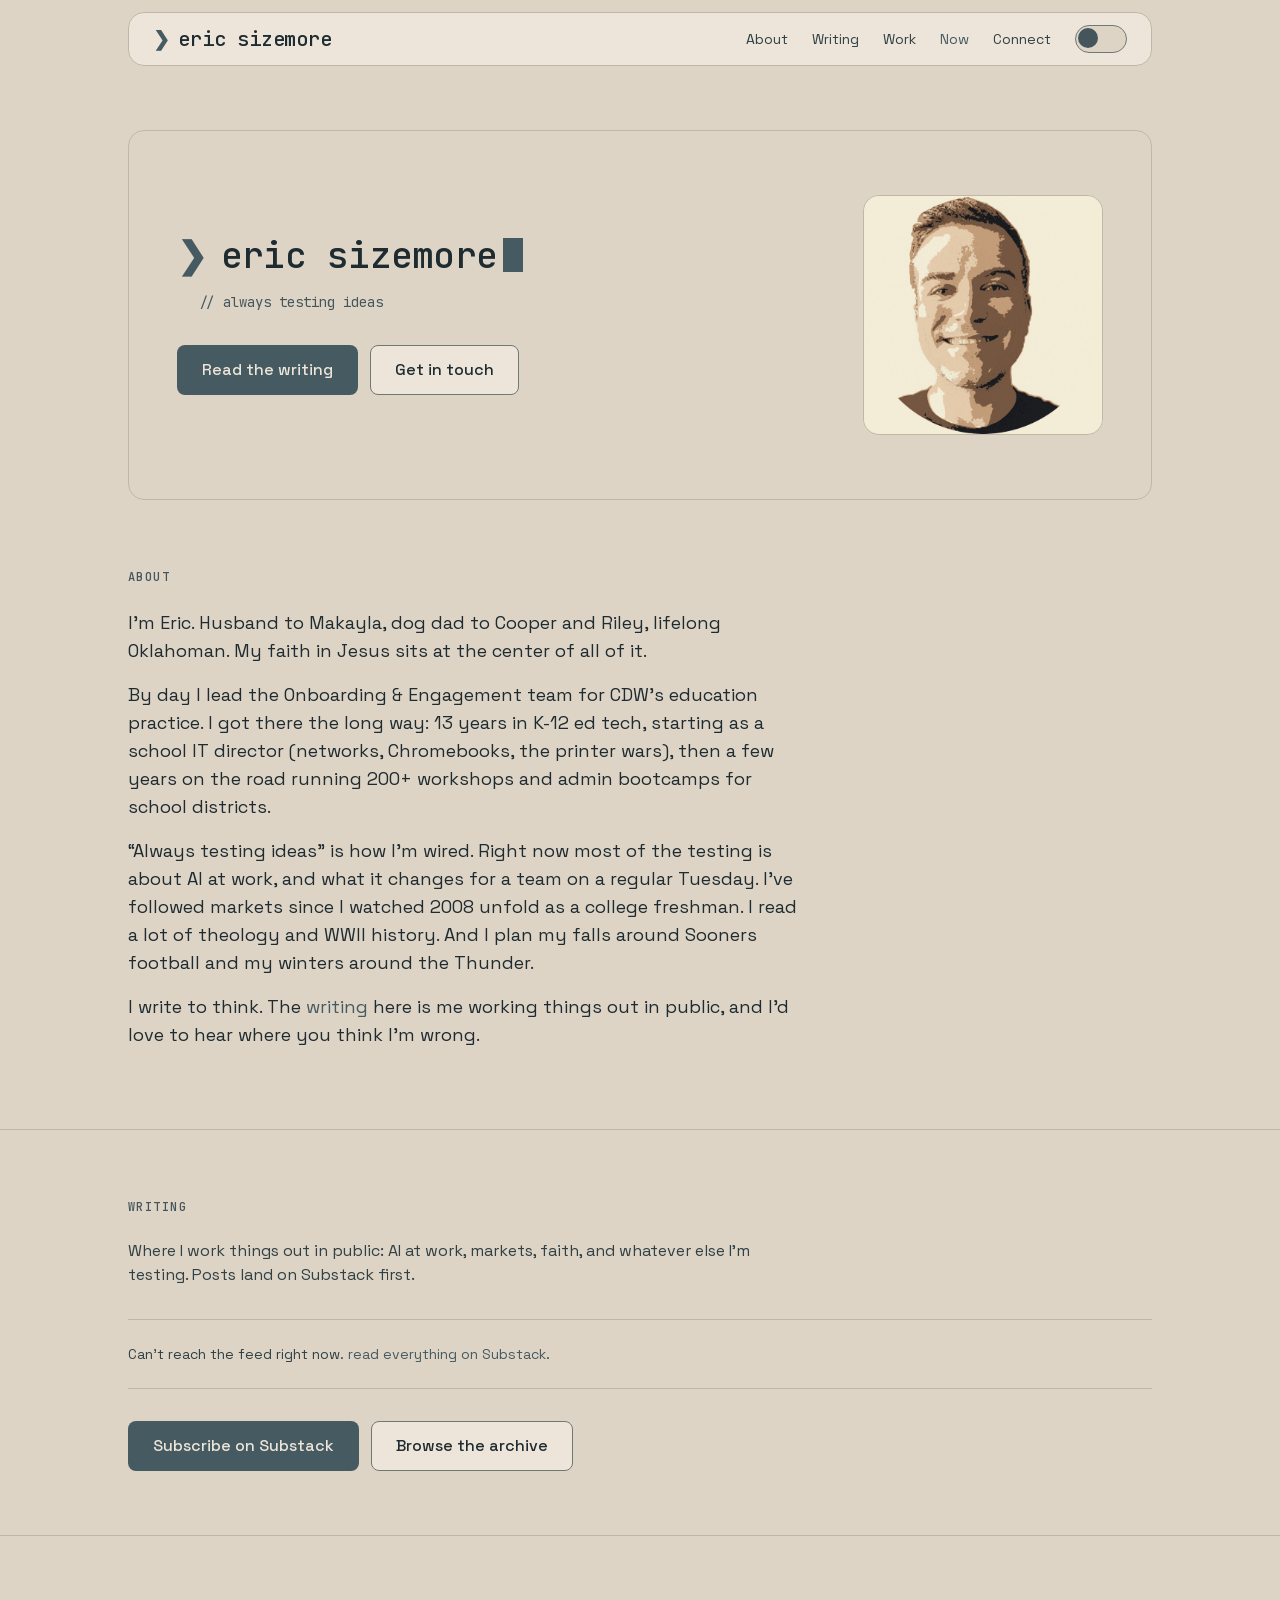
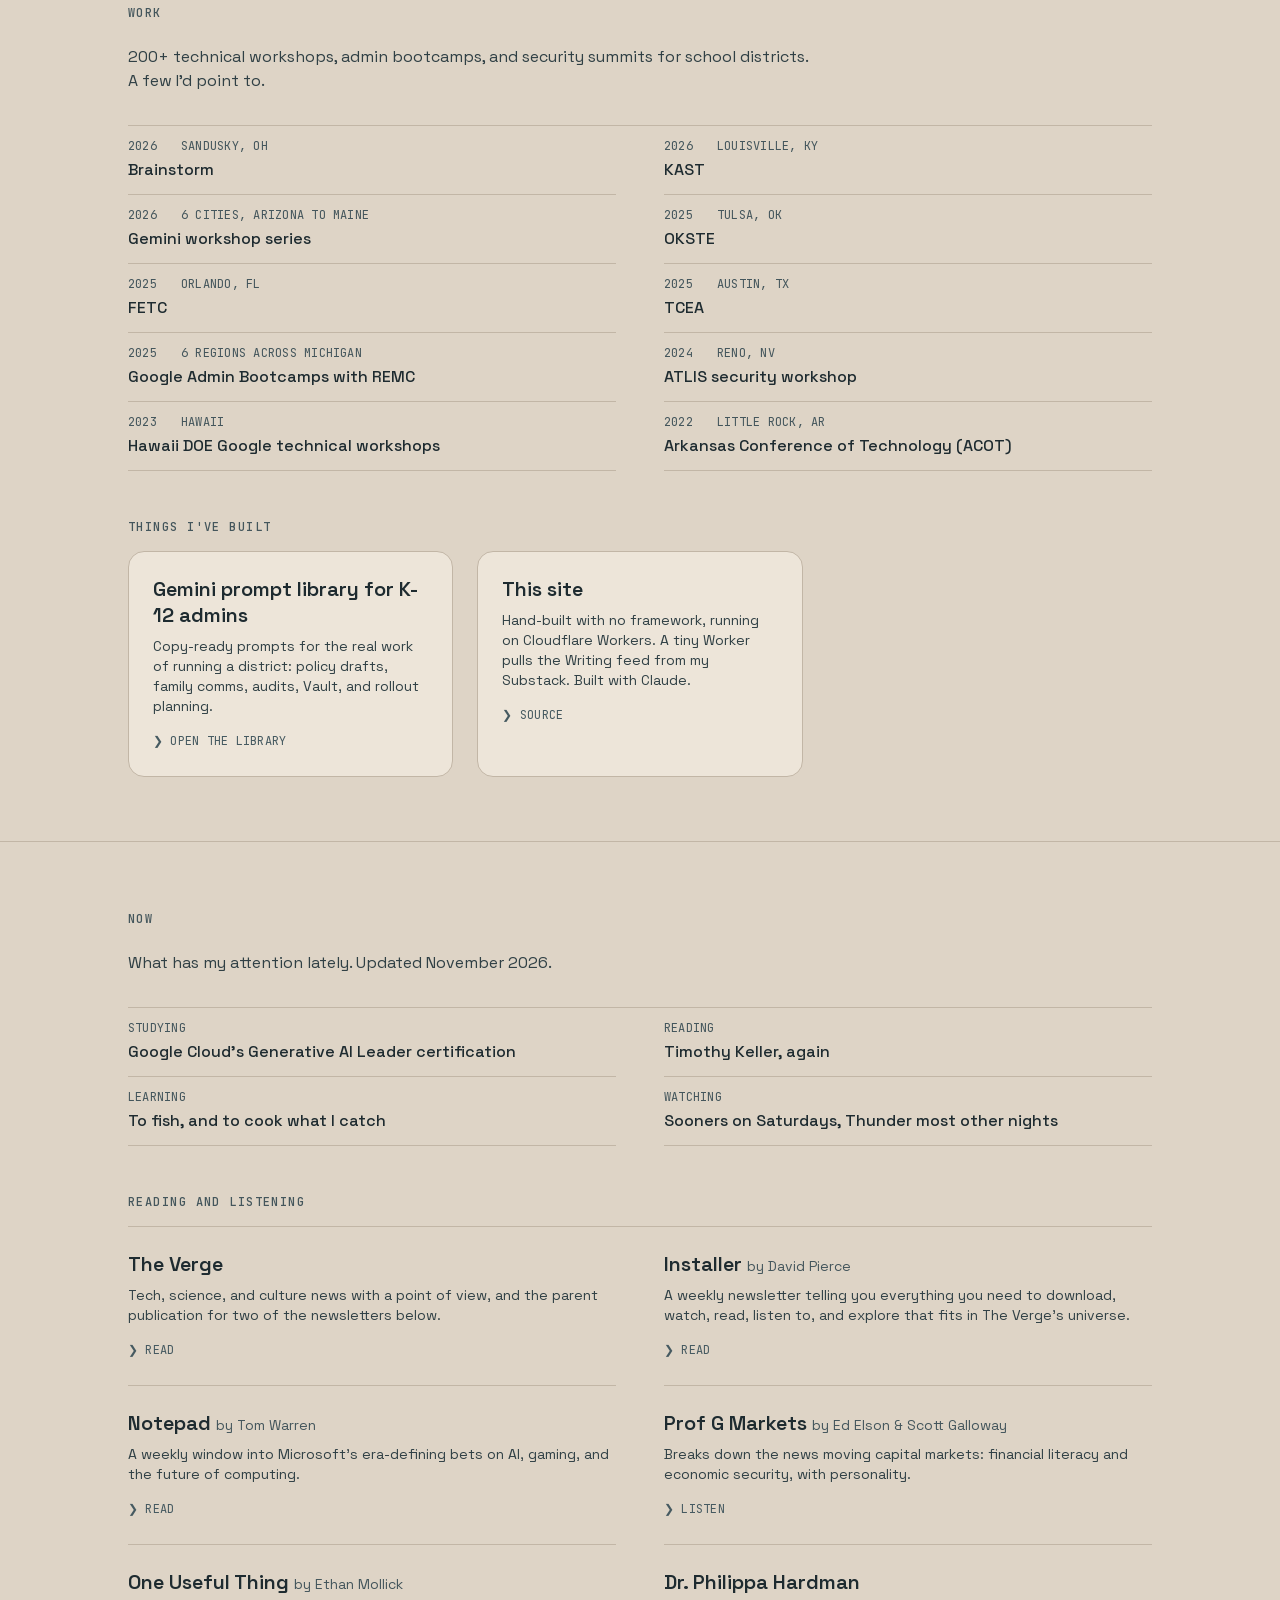
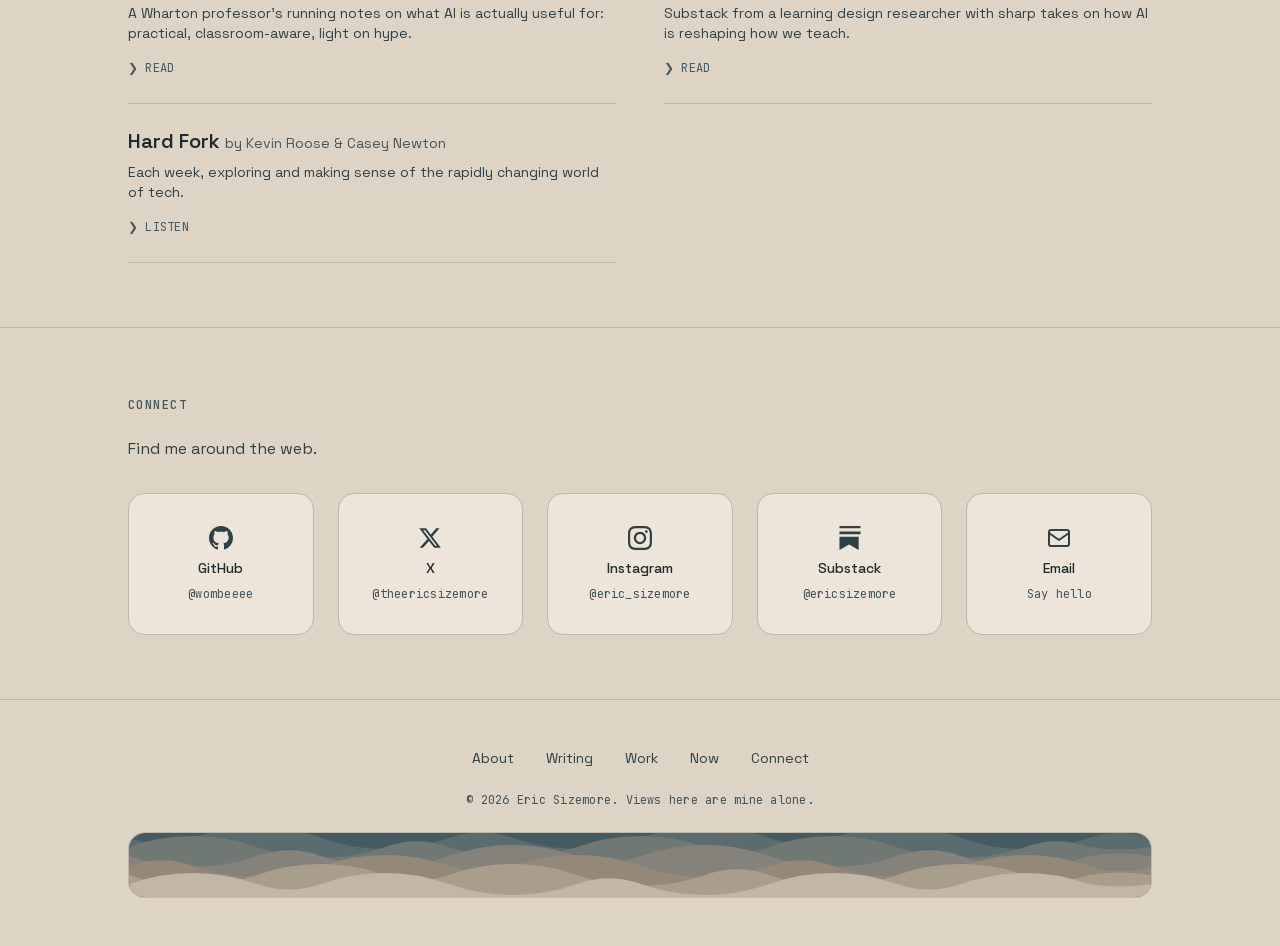
==== commit 1546506e: "Rework the home page around the whole person Five sections instead of seven: About, Writing, Work, N" ====
--- a/index.html
+++ b/index.html
@@ -3,23 +3,23 @@
 <head>
   <meta charset="UTF-8">
   <meta name="viewport" content="width=device-width, initial-scale=1.0">
-  <title>Eric Sizemore — Always testing ideas.</title>
-  <meta name="description" content="Eric Sizemore — K12 ed tech and AI. Resources, writing, and 200+ sessions on Google Workspace, ChromeOS, and Gemini. Always testing ideas.">
+  <title>Eric Sizemore: always testing ideas</title>
+  <meta name="description" content="Eric Sizemore. Husband, learner, always testing ideas. AI at work, markets, college football, and Jesus. Former K-12 IT director in Oklahoma.">
 
   <!-- Open Graph -->
   <meta property="og:title" content="Eric Sizemore">
-  <meta property="og:description" content="K12 ed tech and AI. Resources, writing, and 200+ sessions on Google Workspace, ChromeOS, and Gemini. Always testing ideas.">
+  <meta property="og:description" content="Eric Sizemore. Husband, learner, always testing ideas. AI at work, markets, college football, and Jesus. Former K-12 IT director in Oklahoma.">
   <meta property="og:type" content="website">
   <meta property="og:url" content="https://ericsizemore.tech">
   <meta property="og:image" content="https://ericsizemore.tech/assets/social-card.png">
   <meta property="og:image:width" content="1200">
   <meta property="og:image:height" content="630">
-  <meta property="og:image:alt" content="Eric Sizemore — Always testing ideas.">
-
-  <!-- Twitter/Bluesky Card -->
+  <meta property="og:image:alt" content="Eric Sizemore: always testing ideas">
+
+  <!-- X card -->
   <meta name="twitter:card" content="summary_large_image">
   <meta name="twitter:title" content="Eric Sizemore">
-  <meta name="twitter:description" content="K12 ed tech and AI. Resources, writing, and 200+ sessions on Google Workspace, ChromeOS, and Gemini. Always testing ideas.">
+  <meta name="twitter:description" content="Eric Sizemore. Husband, learner, always testing ideas. AI at work, markets, college football, and Jesus. Former K-12 IT director in Oklahoma.">
   <meta name="twitter:image" content="https://ericsizemore.tech/assets/social-card.png">
 
   <link rel="icon" href="assets/favicon.svg" type="image/svg+xml">
@@ -44,17 +44,15 @@
   <!-- Header -->
   <header class="header">
     <nav class="nav container">
-      <a href="#top" class="logo wordmark" aria-label="Eric Sizemore — home">
+      <a href="#top" class="logo wordmark" aria-label="Eric Sizemore, home">
         <span class="chev" aria-hidden="true">&#10095;</span><span class="word">eric sizemore</span>
       </a>
       <div class="nav-right">
         <ul class="nav-links body-sm">
           <li><a href="#about">About</a></li>
-          <li><a href="#resources">Resources</a></li>
           <li><a href="#writing">Writing</a></li>
           <li><a href="#work">Work</a></li>
-          <li><a href="#stack">Stack</a></li>
-          <li><a href="#following">Following</a></li>
+          <li><a href="#now">Now</a></li>
           <li><a href="#connect">Connect</a></li>
         </ul>
         <button class="theme-tog" id="themeTog" type="button" role="switch" aria-checked="false" aria-label="Toggle dark and light mode">
@@ -78,12 +76,12 @@
               <p class="hero-tag code"><span class="k" aria-hidden="true">//</span> always testing ideas</p>
             </div>
             <div class="hero-cta">
-              <a href="#resources" class="btn btn-primary">Browse resources</a>
+              <a href="#writing" class="btn btn-primary">Read the writing</a>
               <a href="#connect" class="btn btn-secondary">Get in touch</a>
             </div>
           </div>
-          <img class="portrait portrait-dark" src="/assets/portrait-dark.jpg" alt="Eric Sizemore &mdash; illustrated sketch portrait" width="240" height="240">
-          <img class="portrait portrait-light" src="/assets/portrait-light.jpg" alt="" aria-hidden="true" width="240" height="240">
+          <img class="portrait portrait-dark" src="/assets/portrait-dark.jpg" alt="Eric Sizemore, illustrated sketch portrait" width="240" height="240">
+          <img class="portrait portrait-light" src="/assets/portrait-light.jpg" alt="Eric Sizemore, illustrated sketch portrait" width="240" height="240">
         </div>
       </div>
     </section>
@@ -94,64 +92,35 @@
         <h2 class="section-title eyebrow">About</h2>
         <div class="about-content body-lg">
           <p>
-            Always testing ideas &mdash; for thirteen years that's mostly meant K12 ed tech.
-            Came up as an IT director (school networks, Chromebooks, the printer wars); now I
-            lead an onboarding &amp; enablement team at CDW and still teach from the console,
-            not the bullet point &mdash; 200+ technical workshops, admin bootcamps, and
-            security summits for districts across the country.
+            I'm Eric. Husband to Makayla, dog dad to Cooper and Riley, lifelong Oklahoman.
+            My faith in Jesus sits at the center of all of it.
           </p>
           <p>
-            Lately the ideas under test are about AI: what it actually changes in schools, in
-            knowledge work, and in how a team runs. The <a href="#resources">resources</a> and
-            <a href="#writing">writing</a> here are where I work that out in public &mdash;
-            and where I keep the material I reach for when a district asks
-            &ldquo;so what would this actually look like for us?&rdquo;
+            By day I lead the Onboarding &amp; Engagement team for CDW's education practice.
+            I got there the long way: 13 years in K-12 ed tech, starting as a school IT
+            director (networks, Chromebooks, the printer wars), then a few years on the road
+            running 200+ workshops and admin bootcamps for school districts.
           </p>
           <p>
-            Beyond work, &ldquo;testing ideas&rdquo; is just being curious out loud. National
-            parks with my wife Makayla and our dogs Cooper and Riley. WWII reading. Theology
-            arguments. Sooners football, Thunder basketball &mdash; record optional.
+            &ldquo;Always testing ideas&rdquo; is how I'm wired. Right now most of the testing
+            is about AI at work, and what it changes for a team on a regular Tuesday. I've
+            followed markets since I watched 2008 unfold as a college freshman. I read a lot of
+            theology and WWII history. And I plan my falls around Sooners football and my
+            winters around the Thunder.
+          </p>
+          <p>
+            I write to think. The <a href="#writing">writing</a> here is me working things out
+            in public, and I'd love to hear where you think I'm wrong.
           </p>
         </div>
       </div>
     </section>
 
-    <!-- Resources -->
-    <section class="section" id="resources">
-      <div class="container">
-        <h2 class="section-title eyebrow">Resources</h2>
-        <p class="section-subtitle body">Practical material from the field &mdash; free to use, built to share.</p>
-        <ul class="lab-list">
-
-          <li class="lab-item">
-            <p class="eyebrow lab-status lab-status-shipped">Shipped</p>
-            <h3 class="interest-name h3">Gemini prompt library for K12 admins</h3>
-            <p class="interest-desc body-sm">A curated, copy-ready set of prompts for the real work of running a district &mdash; policy drafts, family comms, audits, Vault, and rollout planning.</p>
-            <a class="interest-link meta" href="/resources/gemini-prompt-library/">&#10095; Open the library</a>
-          </li>
-
-          <li class="lab-item">
-            <p class="eyebrow lab-status">In the works</p>
-            <h3 class="interest-name h3">Gemini onboarding playbook</h3>
-            <p class="interest-desc body-sm">A district-ready guide to rolling out Gemini for Education &mdash; what to turn on, what to lock down, and what to tell the cabinet. Distilled from two years of workshops.</p>
-          </li>
-
-          <li class="lab-item">
-            <p class="eyebrow lab-status lab-status-shipped">Shipped</p>
-            <h3 class="interest-name h3">This site</h3>
-            <p class="interest-desc body-sm">A hand-built, no-framework home base on Cloudflare Workers. The Writing feed below is pulled live from my Substack by a tiny Worker &mdash; built in collaboration with Claude.</p>
-            <a class="interest-link meta" href="https://github.com/wombeeee/ericsizemore.tech" target="_blank" rel="noopener">&#10095; Source</a>
-          </li>
-
-        </ul>
-      </div>
-    </section>
-
     <!-- Writing -->
     <section class="section" id="writing">
       <div class="container">
         <h2 class="section-title eyebrow">Writing</h2>
-        <p class="section-subtitle body">Essays and field notes on AI, ed tech, and the people in between. Posts land on Substack first.</p>
+        <p class="section-subtitle body">Where I work things out in public: AI at work, markets, faith, and whatever else I'm testing. Posts land on Substack first.</p>
         <ol class="post-list" aria-label="Latest posts">
           <li class="post">
             <p class="session-desc body-sm">Loading the latest posts&hellip;</p>
@@ -164,263 +133,103 @@
       </div>
     </section>
 
-    <!-- Sessions & Workshops -->
+    <!-- Work -->
     <section class="section" id="work">
       <div class="container">
         <h2 class="section-title eyebrow">Work</h2>
-        <nav class="year-filter" aria-label="Filter work by year">
-          <button class="year-pill code" type="button" data-year="2026" aria-pressed="true">2026</button>
-          <button class="year-pill code" type="button" data-year="2025" aria-pressed="false">2025</button>
-          <button class="year-pill code" type="button" data-year="2024" aria-pressed="false">2024</button>
-          <button class="year-pill code" type="button" data-year="2023" aria-pressed="false">2023</button>
-          <button class="year-pill code" type="button" data-year="2022" aria-pressed="false">2022</button>
-        </nav>
+        <p class="section-subtitle body">200+ technical workshops, admin bootcamps, and security summits for school districts. A few I'd point to.</p>
         <ol class="session-list">
-
-          <!-- 2026 -->
-          <li class="session" data-year="2026">
-            <div class="session-meta meta"><time>May</time><span class="session-venue">Sandusky, OH</span></div>
-            <h3 class="session-title body">Brainstorm Sandusky</h3>
-          </li>
-          <li class="session" data-year="2026">
-            <div class="session-meta meta"><time>Apr</time><span class="session-venue">Melville, NY</span></div>
-            <h3 class="session-title body">Western Suffolk BOCES Gemini Workshop</h3>
-          </li>
-          <li class="session" data-year="2026">
-            <div class="session-meta meta"><time>Apr</time><span class="session-venue">South Portland, ME</span></div>
-            <h3 class="session-title body">Maine Gemini Workshop</h3>
-          </li>
-          <li class="session" data-year="2026">
-            <div class="session-meta meta"><time>Apr</time><span class="session-venue">Cedar Rapids, IA</span></div>
-            <h3 class="session-title body">Iowa Gemini Workshop</h3>
-          </li>
-          <li class="session" data-year="2026">
-            <div class="session-meta meta"><time>Mar</time><span class="session-venue">Louisville, KY</span></div>
+          <li class="session">
+            <div class="session-meta meta"><time>2026</time><span class="session-venue">Sandusky, OH</span></div>
+            <h3 class="session-title body">Brainstorm</h3>
+          </li>
+          <li class="session">
+            <div class="session-meta meta"><time>2026</time><span class="session-venue">Louisville, KY</span></div>
             <h3 class="session-title body">KAST</h3>
           </li>
-          <li class="session" data-year="2026">
-            <div class="session-meta meta"><time>Feb</time><span class="session-venue">Houston, TX</span></div>
-            <h3 class="session-title body">Houston Gemini Workshop</h3>
-          </li>
-          <li class="session" data-year="2026">
-            <div class="session-meta meta"><time>Jan</time><span class="session-venue">Irvine, CA</span></div>
-            <h3 class="session-title body">Irvine Gemini Workshop</h3>
-          </li>
-          <li class="session" data-year="2026">
-            <div class="session-meta meta"><time>Jan</time><span class="session-venue">Phoenix, AZ</span></div>
-            <h3 class="session-title body">Phoenix Gemini Workshop</h3>
-          </li>
-          <li class="session" data-year="2026">
-            <div class="session-meta meta"><time>Jan</time><span class="session-venue">Watsonville, CA</span></div>
-            <h3 class="session-title body">Pajaro Level 1 &amp; 2 Google Admin Bootcamp</h3>
-          </li>
-
-          <!-- 2025 -->
-          <li class="session" data-year="2025">
-            <div class="session-meta meta"><time>Dec</time><span class="session-venue">Forney, TX</span></div>
-            <h3 class="session-title body">Chrome/Gemini Technical Workshop</h3>
-          </li>
-          <li class="session" data-year="2025">
-            <div class="session-meta meta"><time>Nov</time><span class="session-venue">Bay City, MI</span></div>
-            <h3 class="session-title body">Bay City Area Level 1 Google Admin Bootcamp</h3>
-          </li>
-          <li class="session" data-year="2025">
-            <div class="session-meta meta"><time>Nov</time><span class="session-venue">Ann Arbor, MI</span></div>
-            <h3 class="session-title body">Washtenaw Co. Level 2 Google Admin Bootcamp (REMC)</h3>
-          </li>
-          <li class="session" data-year="2025">
-            <div class="session-meta meta"><time>Nov</time><span class="session-venue">Wayne, MI</span></div>
-            <h3 class="session-title body">Wayne County REMC Level 1 Google Admin Bootcamp</h3>
-          </li>
-          <li class="session" data-year="2025">
-            <div class="session-meta meta"><time>Nov</time><span class="session-venue">Tulsa, OK</span></div>
+          <li class="session">
+            <div class="session-meta meta"><time>2026</time><span class="session-venue">6 cities, Arizona to Maine</span></div>
+            <h3 class="session-title body">Gemini workshop series</h3>
+          </li>
+          <li class="session">
+            <div class="session-meta meta"><time>2025</time><span class="session-venue">Tulsa, OK</span></div>
             <h3 class="session-title body">OKSTE</h3>
           </li>
-          <li class="session" data-year="2025">
-            <div class="session-meta meta"><time>Oct</time><span class="session-venue">Kalamazoo, MI</span></div>
-            <h3 class="session-title body">KRESA (REMC) Level 1 Google Admin Bootcamp</h3>
-          </li>
-          <li class="session" data-year="2025">
-            <div class="session-meta meta"><time>Sep</time><span class="session-venue">Clare, MI</span></div>
-            <h3 class="session-title body">Clare-Gladwin RESD Level 1 Google Admin Bootcamp</h3>
-          </li>
-          <li class="session" data-year="2025">
-            <div class="session-meta meta"><time>Sep</time><span class="session-venue">Aurora, CO</span></div>
-            <h3 class="session-title body">Aurora Level 1 &amp; 2 Google Admin Bootcamps</h3>
-          </li>
-          <li class="session" data-year="2025">
-            <div class="session-meta meta"><time>Aug</time><span class="session-venue">Monroe, MI</span></div>
-            <h3 class="session-title body">REMC Level 1 Google Admin Bootcamp (Monroe County)</h3>
-          </li>
-          <li class="session" data-year="2025">
-            <div class="session-meta meta"><time>Jul</time><span class="session-venue">Price, UT</span></div>
-            <h3 class="session-title body">Southeast Education Service Center Level 1 &amp; 2 Google Admin Bootcamp</h3>
-          </li>
-          <li class="session" data-year="2025">
-            <div class="session-meta meta"><time>Jul</time><span class="session-venue">Austin, TX</span></div>
-            <h3 class="session-title body">Level 1 Google Admin Bootcamp (Sponsored by Lenovo)</h3>
-          </li>
-          <li class="session" data-year="2025">
-            <div class="session-meta meta"><time>May</time><span class="session-venue">Oklahoma City, OK</span></div>
-            <h3 class="session-title body">OKC Gemini Workshop</h3>
-          </li>
-          <li class="session" data-year="2025">
-            <div class="session-meta meta"><time>May</time><span class="session-venue">Kansas City, MO</span></div>
-            <h3 class="session-title body">Peculiar Gemini Workshop</h3>
-          </li>
-          <li class="session" data-year="2025">
-            <div class="session-meta meta"><time>May</time><span class="session-venue">Riverside, CA</span></div>
-            <h3 class="session-title body">Riverside Gemini Workshop</h3>
-          </li>
-          <li class="session" data-year="2025">
-            <div class="session-meta meta"><time>Apr</time><span class="session-venue">Pikeville, KY</span></div>
-            <h3 class="session-title body">Pikeville Gemini Workshop</h3>
-          </li>
-          <li class="session" data-year="2025">
-            <div class="session-meta meta"><time>Apr</time><span class="session-venue">San Antonio, TX</span></div>
-            <h3 class="session-title body">San Antonio ISD Gemini Workshop</h3>
-          </li>
-          <li class="session" data-year="2025">
-            <div class="session-meta meta"><time>Apr</time><span class="session-venue">Syracuse, NY</span></div>
-            <h3 class="session-title body">Security Summit</h3>
-          </li>
-          <li class="session" data-year="2025">
-            <div class="session-meta meta"><time>Mar</time><span class="session-venue">Springfield, MO</span></div>
-            <h3 class="session-title body">Springfield R-XII School District Level 1 Bootcamp</h3>
-          </li>
-          <li class="session" data-year="2025">
-            <div class="session-meta meta"><time>Mar</time><span class="session-venue">Wisconsin Dells, WI</span></div>
-            <h3 class="session-title body">Brainstorm Wisconsin Dells</h3>
-          </li>
-          <li class="session" data-year="2025">
-            <div class="session-meta meta"><time>Feb</time><span class="session-venue">Austin, TX</span></div>
+          <li class="session">
+            <div class="session-meta meta"><time>2025</time><span class="session-venue">Orlando, FL</span></div>
+            <h3 class="session-title body">FETC</h3>
+          </li>
+          <li class="session">
+            <div class="session-meta meta"><time>2025</time><span class="session-venue">Austin, TX</span></div>
             <h3 class="session-title body">TCEA</h3>
           </li>
-          <li class="session" data-year="2025">
-            <div class="session-meta meta"><time>Jan</time><span class="session-venue">Orlando, FL</span></div>
-            <h3 class="session-title body">FETC</h3>
-          </li>
-
-          <!-- 2024 -->
-          <li class="session" data-year="2024">
-            <div class="session-meta meta"><time>Dec</time><span class="session-venue">Houston, TX</span></div>
-            <h3 class="session-title body">Houston Chrome &amp; Gemini Technical Workshop</h3>
-          </li>
-          <li class="session" data-year="2024">
-            <div class="session-meta meta"><time>Dec</time><span class="session-venue">Westbury, NY</span></div>
-            <h3 class="session-title body">Nassau BOCES Security Summit</h3>
-          </li>
-          <li class="session" data-year="2024">
-            <div class="session-meta meta"><time>Oct</time><span class="session-venue">Paterson, NJ</span></div>
-            <h3 class="session-title body">Paterson Chrome &amp; Gemini Technical Workshop</h3>
-          </li>
-          <li class="session" data-year="2024">
-            <div class="session-meta meta"><time>May</time><span class="session-venue">Wheatley Heights, NY</span></div>
-            <h3 class="session-title body">Western Suffolk BOCES Security Summit</h3>
-          </li>
-          <li class="session" data-year="2024">
-            <div class="session-meta meta"><time>May</time><span class="session-venue">Springfield, MO</span></div>
-            <h3 class="session-title body">Springfield Security Summit</h3>
-          </li>
-          <li class="session" data-year="2024">
-            <div class="session-meta meta"><time>May</time><span class="session-venue">Pittsburg, TX</span></div>
-            <h3 class="session-title body">ESC 8 Level 2 Bootcamp</h3>
-          </li>
-          <li class="session" data-year="2024">
-            <div class="session-meta meta"><time>Apr</time><span class="session-venue">Litchfield, IL</span></div>
-            <h3 class="session-title body">LTC/ROE #3 Level 1 Bootcamp</h3>
-          </li>
-          <li class="session" data-year="2024">
-            <div class="session-meta meta"><time>Apr</time><span class="session-venue">Reno, NV</span></div>
-            <h3 class="session-title body">ATLIS 2024 Security Workshop</h3>
-          </li>
-          <li class="session" data-year="2024">
-            <div class="session-meta meta"><time>Feb</time><span class="session-venue">Austin, TX</span></div>
-            <h3 class="session-title body">TCEA 2024 Security Workshop</h3>
-          </li>
-          <li class="session" data-year="2024">
-            <div class="session-meta meta"><time>Feb</time><span class="session-venue">Sandusky, OH</span></div>
-            <h3 class="session-title body">Brainstorm Sandusky</h3>
-          </li>
-
-          <!-- 2023 -->
-          <li class="session" data-year="2023">
-            <div class="session-meta meta"><time>Dec</time><span class="session-venue">Atlanta, GA</span></div>
-            <h3 class="session-title body">Atlanta Chrome Technical Workshop</h3>
-          </li>
-          <li class="session" data-year="2023">
-            <div class="session-meta meta"><time>Nov</time><span class="session-venue">Pittsburg, TX</span></div>
-            <h3 class="session-title body">ESC Region 8 Level 1</h3>
-          </li>
-          <li class="session" data-year="2023">
-            <div class="session-meta meta"><time>Oct</time><span class="session-venue">Syracuse, NY</span></div>
-            <h3 class="session-title body">CNYRIC Level 1 &amp; Level 2 Bootcamp</h3>
-          </li>
-          <li class="session" data-year="2023">
-            <div class="session-meta meta"><time>Sep</time><span class="session-venue">Brentwood, TN</span></div>
-            <h3 class="session-title body">Tennessee Security Summit</h3>
-          </li>
-          <li class="session" data-year="2023">
-            <div class="session-meta meta"><time>Jun</time><span class="session-venue">Austin, TX</span></div>
-            <h3 class="session-title body">Texas Security Summit</h3>
-          </li>
-          <li class="session" data-year="2023">
-            <div class="session-meta meta"><time>May</time><span class="session-venue">Chicago Heights, IL</span></div>
-            <h3 class="session-title body">Amplified Admin Level 1</h3>
-          </li>
-          <li class="session" data-year="2023">
-            <div class="session-meta meta"><time>May</time><span class="session-venue">Hawaii</span></div>
-            <h3 class="session-title body">Hawaii Department of Education (HIDOE) Google Technical Workshops</h3>
-          </li>
-          <li class="session" data-year="2023">
-            <div class="session-meta meta"><time>Feb</time><span class="session-venue">Jackson, MI</span></div>
-            <h3 class="session-title body">MECA</h3>
-          </li>
-          <li class="session" data-year="2023">
-            <div class="session-meta meta"><time>Jan</time><span class="session-venue">San Antonio, TX</span></div>
-            <h3 class="session-title body">TCEA</h3>
-          </li>
-
-          <!-- 2022 -->
-          <li class="session" data-year="2022">
-            <div class="session-meta meta"><time>Oct</time><span class="session-venue">Little Rock, AR</span></div>
+          <li class="session">
+            <div class="session-meta meta"><time>2025</time><span class="session-venue">6 regions across Michigan</span></div>
+            <h3 class="session-title body">Google Admin Bootcamps with REMC</h3>
+          </li>
+          <li class="session">
+            <div class="session-meta meta"><time>2024</time><span class="session-venue">Reno, NV</span></div>
+            <h3 class="session-title body">ATLIS security workshop</h3>
+          </li>
+          <li class="session">
+            <div class="session-meta meta"><time>2023</time><span class="session-venue">Hawaii</span></div>
+            <h3 class="session-title body">Hawaii DOE Google technical workshops</h3>
+          </li>
+          <li class="session">
+            <div class="session-meta meta"><time>2022</time><span class="session-venue">Little Rock, AR</span></div>
             <h3 class="session-title body">Arkansas Conference of Technology (ACOT)</h3>
           </li>
-          <li class="session" data-year="2022">
-            <div class="session-meta meta"><time>Oct</time><span class="session-venue">Edina, MN</span></div>
-            <h3 class="session-title body">Minnesota Chrome Technical Workshop</h3>
-          </li>
-          <li class="session" data-year="2022">
-            <div class="session-meta meta"><time>Oct</time><span class="session-venue">Waco, TX</span></div>
-            <h3 class="session-title body">Amplified Admin Level 1</h3>
-          </li>
-          <li class="session" data-year="2022">
-            <div class="session-meta meta"><time>Jul</time><span class="session-venue">Abilene, TX</span></div>
-            <h3 class="session-title body">ESC Region 14 Custom Technical Workshop</h3>
-          </li>
-
         </ol>
-      </div>
-    </section>
-
-    <!-- Tech Stack -->
-    <section class="section" id="stack">
-      <div class="container">
-        <h2 class="section-title eyebrow">Tech stack</h2>
-        <p class="stack-tools body-lg">Chromebook &middot; ChromeOS &middot; Google Workspace &middot; Gemini &middot; Claude &middot; NotebookLM &middot; Slides &middot; Meet &middot; Classroom &middot; Forms</p>
-      </div>
-    </section>
-
-    <!-- Things I'm Into -->
-    <section class="section" id="following">
-      <div class="container">
-        <h2 class="section-title eyebrow">Things I'm into</h2>
-        <p class="section-subtitle body">Newsletters, podcasts, and other things worth your attention.</p>
+
+        <h3 class="subhead eyebrow">Things I've built</h3>
+        <ul class="lab-list">
+
+          <li class="lab-item">
+            <h3 class="interest-name h3">Gemini prompt library for K-12 admins</h3>
+            <p class="interest-desc body-sm">Copy-ready prompts for the real work of running a district: policy drafts, family comms, audits, Vault, and rollout planning.</p>
+            <a class="interest-link meta" href="/resources/gemini-prompt-library/">&#10095; Open the library</a>
+          </li>
+
+          <li class="lab-item">
+            <h3 class="interest-name h3">This site</h3>
+            <p class="interest-desc body-sm">Hand-built with no framework, running on Cloudflare Workers. A tiny Worker pulls the Writing feed from my Substack. Built with Claude.</p>
+            <a class="interest-link meta" href="https://github.com/wombeeee/ericsizemore.tech" target="_blank" rel="noopener">&#10095; Source</a>
+          </li>
+
+        </ul>
+      </div>
+    </section>
+
+    <!-- Now -->
+    <section class="section" id="now">
+      <div class="container">
+        <h2 class="section-title eyebrow">Now</h2>
+        <p class="section-subtitle body">What has my attention lately. Updated November 2026.</p>
+        <ol class="session-list">
+          <li class="session">
+            <div class="session-meta meta"><span>Studying</span></div>
+            <h3 class="session-title body">Google Cloud's Generative AI Leader certification</h3>
+          </li>
+          <li class="session">
+            <div class="session-meta meta"><span>Reading</span></div>
+            <h3 class="session-title body">Timothy Keller, again</h3>
+          </li>
+          <li class="session">
+            <div class="session-meta meta"><span>Learning</span></div>
+            <h3 class="session-title body">To fish, and to cook what I catch</h3>
+          </li>
+          <li class="session">
+            <div class="session-meta meta"><span>Watching</span></div>
+            <h3 class="session-title body">Sooners on Saturdays, Thunder most other nights</h3>
+          </li>
+        </ol>
+
+        <h3 class="subhead eyebrow">Reading and listening</h3>
         <ul class="interest-list">
 
           <li class="interest">
             <h3 class="interest-name h3">The Verge</h3>
-            <p class="interest-desc body-sm">Tech, science, and culture news with a point of view &mdash; and the parent publication for two of the newsletters below.</p>
+            <p class="interest-desc body-sm">Tech, science, and culture news with a point of view, and the parent publication for two of the newsletters below.</p>
             <a class="interest-link meta" href="https://www.theverge.com" target="_blank" rel="noopener">&#10095; Read</a>
           </li>
 
@@ -438,19 +247,19 @@
 
           <li class="interest">
             <h3 class="interest-name h3">Prof G Markets <span class="interest-by body-sm">by Ed Elson &amp; Scott Galloway</span></h3>
-            <p class="interest-desc body-sm">Breaks down the news moving capital markets — financial literacy and economic security, with personality.</p>
+            <p class="interest-desc body-sm">Breaks down the news moving capital markets: financial literacy and economic security, with personality.</p>
             <a class="interest-link meta" href="https://www.profgmedia.com" target="_blank" rel="noopener">&#10095; Listen</a>
           </li>
 
           <li class="interest">
             <h3 class="interest-name h3">One Useful Thing <span class="interest-by body-sm">by Ethan Mollick</span></h3>
-            <p class="interest-desc body-sm">A Wharton professor's running notes on what AI is actually useful for &mdash; practical, classroom-aware, light on hype.</p>
+            <p class="interest-desc body-sm">A Wharton professor's running notes on what AI is actually useful for: practical, classroom-aware, light on hype.</p>
             <a class="interest-link meta" href="https://www.oneusefulthing.org/" target="_blank" rel="noopener">&#10095; Read</a>
           </li>
 
           <li class="interest">
             <h3 class="interest-name h3">Dr. Philippa Hardman</h3>
-            <p class="interest-desc body-sm">Substack from a learning design researcher &mdash; sharp takes on how AI is reshaping how we teach.</p>
+            <p class="interest-desc body-sm">Substack from a learning design researcher with sharp takes on how AI is reshaping how we teach.</p>
             <a class="interest-link meta" href="https://drphilippahardman.substack.com/" target="_blank" rel="noopener">&#10095; Read</a>
           </li>
 
@@ -494,22 +303,6 @@
             </svg>
             <span class="social-name body-sm">Instagram</span>
             <span class="social-handle meta">@eric_sizemore</span>
-          </a>
-
-          <a href="https://threads.net/@eric_sizemore" class="social-card" target="_blank" rel="noopener">
-            <svg class="social-icon" viewBox="0 0 24 24" fill="currentColor" aria-hidden="true">
-              <path d="M12.186 24h-.007c-3.581-.024-6.334-1.205-8.184-3.509C2.35 18.44 1.5 15.586 1.472 12.01v-.017c.03-3.579.879-6.43 2.525-8.482C5.845 1.205 8.6.024 12.18 0h.014c2.746.02 5.043.725 6.826 2.098 1.677 1.29 2.858 3.13 3.509 5.467l-2.04.569c-1.104-3.96-3.898-5.984-8.304-6.015-2.91.022-5.11.936-6.54 2.717C4.307 6.504 3.616 8.914 3.589 12c.027 3.086.718 5.496 2.057 7.164 1.43 1.781 3.631 2.695 6.54 2.717 2.623-.02 4.358-.631 5.8-2.045 1.647-1.613 1.618-3.593 1.09-4.798-.31-.71-.873-1.3-1.634-1.75-.192 1.352-.622 2.446-1.284 3.272-.886 1.102-2.14 1.704-3.73 1.79-1.202.065-2.361-.218-3.259-.801-1.063-.689-1.685-1.74-1.752-2.964-.065-1.19.408-2.285 1.33-3.082.88-.76 2.119-1.207 3.583-1.291a13.853 13.853 0 0 1 3.02.142c-.126-.742-.375-1.332-.75-1.757-.513-.586-1.308-.883-2.359-.89h-.029c-.844 0-1.992.232-2.721 1.32L7.734 7.847c.98-1.454 2.568-2.256 4.478-2.256h.044c3.194.02 5.097 1.975 5.287 5.388.108.046.216.094.32.143 1.49.7 2.58 1.761 3.154 3.07.797 1.82.871 4.79-1.548 7.158-1.85 1.81-4.094 2.628-7.277 2.65Zm1.003-11.69c-.242 0-.487.007-.739.021-1.836.103-2.98.946-2.916 2.143.067 1.256 1.452 1.839 2.784 1.767 1.224-.065 2.818-.543 3.086-3.71a10.5 10.5 0 0 0-2.215-.221z"/>
-            </svg>
-            <span class="social-name body-sm">Threads</span>
-            <span class="social-handle meta">@eric_sizemore</span>
-          </a>
-
-          <a href="https://youtube.com/@ericsizemore" class="social-card" target="_blank" rel="noopener">
-            <svg class="social-icon" viewBox="0 0 24 24" fill="currentColor" aria-hidden="true">
-              <path d="M23.498 6.186a3.016 3.016 0 0 0-2.122-2.136C19.505 3.545 12 3.545 12 3.545s-7.505 0-9.377.505A3.017 3.017 0 0 0 .502 6.186C0 8.07 0 12 0 12s0 3.93.502 5.814a3.016 3.016 0 0 0 2.122 2.136c1.871.505 9.376.505 9.376.505s7.505 0 9.377-.505a3.015 3.015 0 0 0 2.122-2.136C24 15.93 24 12 24 12s0-3.93-.502-5.814zM9.545 15.568V8.432L15.818 12l-6.273 3.568z"/>
-            </svg>
-            <span class="social-name body-sm">YouTube</span>
-            <span class="social-handle meta">@ericsizemore</span>
           </a>
 
           <a href="https://ericsizemore.substack.com" class="social-card" target="_blank" rel="noopener">
@@ -539,14 +332,12 @@
     <div class="container">
       <nav class="footer-nav body-sm">
         <a href="#about">About</a>
-        <a href="#resources">Resources</a>
         <a href="#writing">Writing</a>
         <a href="#work">Work</a>
-        <a href="#stack">Stack</a>
-        <a href="#following">Following</a>
+        <a href="#now">Now</a>
         <a href="#connect">Connect</a>
       </nav>
-      <p class="footer-copy meta">&copy; 2026 Eric Sizemore. All rights reserved.</p>
+      <p class="footer-copy meta">&copy; 2026 Eric Sizemore. Views here are mine alone.</p>
       <div class="footer-sig bands" id="footerBands" aria-hidden="true"></div>
     </div>
   </footer>
--- a/css/site.css
+++ b/css/site.css
@@ -80,11 +80,7 @@
 .about-content { max-width: var(--measure); }
 .about-content p { margin-bottom: var(--space-4); }
 
-/* ============ work: year tabs + session rows ============ */
-.year-filter { display: flex; flex-wrap: wrap; gap: var(--space-6); border-bottom: 1px solid var(--line); margin-bottom: var(--space-5); }
-.year-pill { background: none; border: 0; border-bottom: 2px solid transparent; margin-bottom: -1px; padding: 0 0 var(--space-3); color: var(--ink-300); cursor: pointer; }
-.year-pill:hover { color: var(--ink-100); }
-.year-pill[aria-pressed="true"] { color: var(--accent); border-bottom-color: var(--accent); }
+/* ============ work + now: session rows ============ */
 
 .session-list, .interest-list { list-style: none; display: grid; grid-template-columns: repeat(2, 1fr); column-gap: var(--space-7); border-top: 1px solid var(--line); }
 .interest { padding: var(--space-5) 0; border-bottom: 1px solid var(--line); }
@@ -114,7 +110,6 @@
 .lab-status { display: inline-flex; margin-bottom: var(--space-3); padding: var(--space-1) var(--space-2); border: 1px solid var(--line-strong); border-radius: var(--radius-sm); }
 .lab-status-shipped { background: var(--accent-soft); border-color: var(--accent); color: var(--accent); }
 
-.stack-tools { color: var(--ink-100); max-width: var(--measure); }
 
 /* ============ connect: social cards ============ */
 .social-grid { display: grid; grid-template-columns: repeat(auto-fit, minmax(calc(var(--space-8) * 2.5), 1fr)); gap: var(--space-5); }
@@ -161,3 +156,6 @@
   /* the hero wordmark is .numeral (36px); shrink it so the no-wrap line fits a phone */
   .hero-l1 { font-size: 7.4vw; line-height: 1.1; }
 }
+
+/* sub-heading inside a section (Work: things built, Now: reading list) */
+.subhead { margin: var(--space-7) 0 var(--space-4); color: var(--ink-300); }
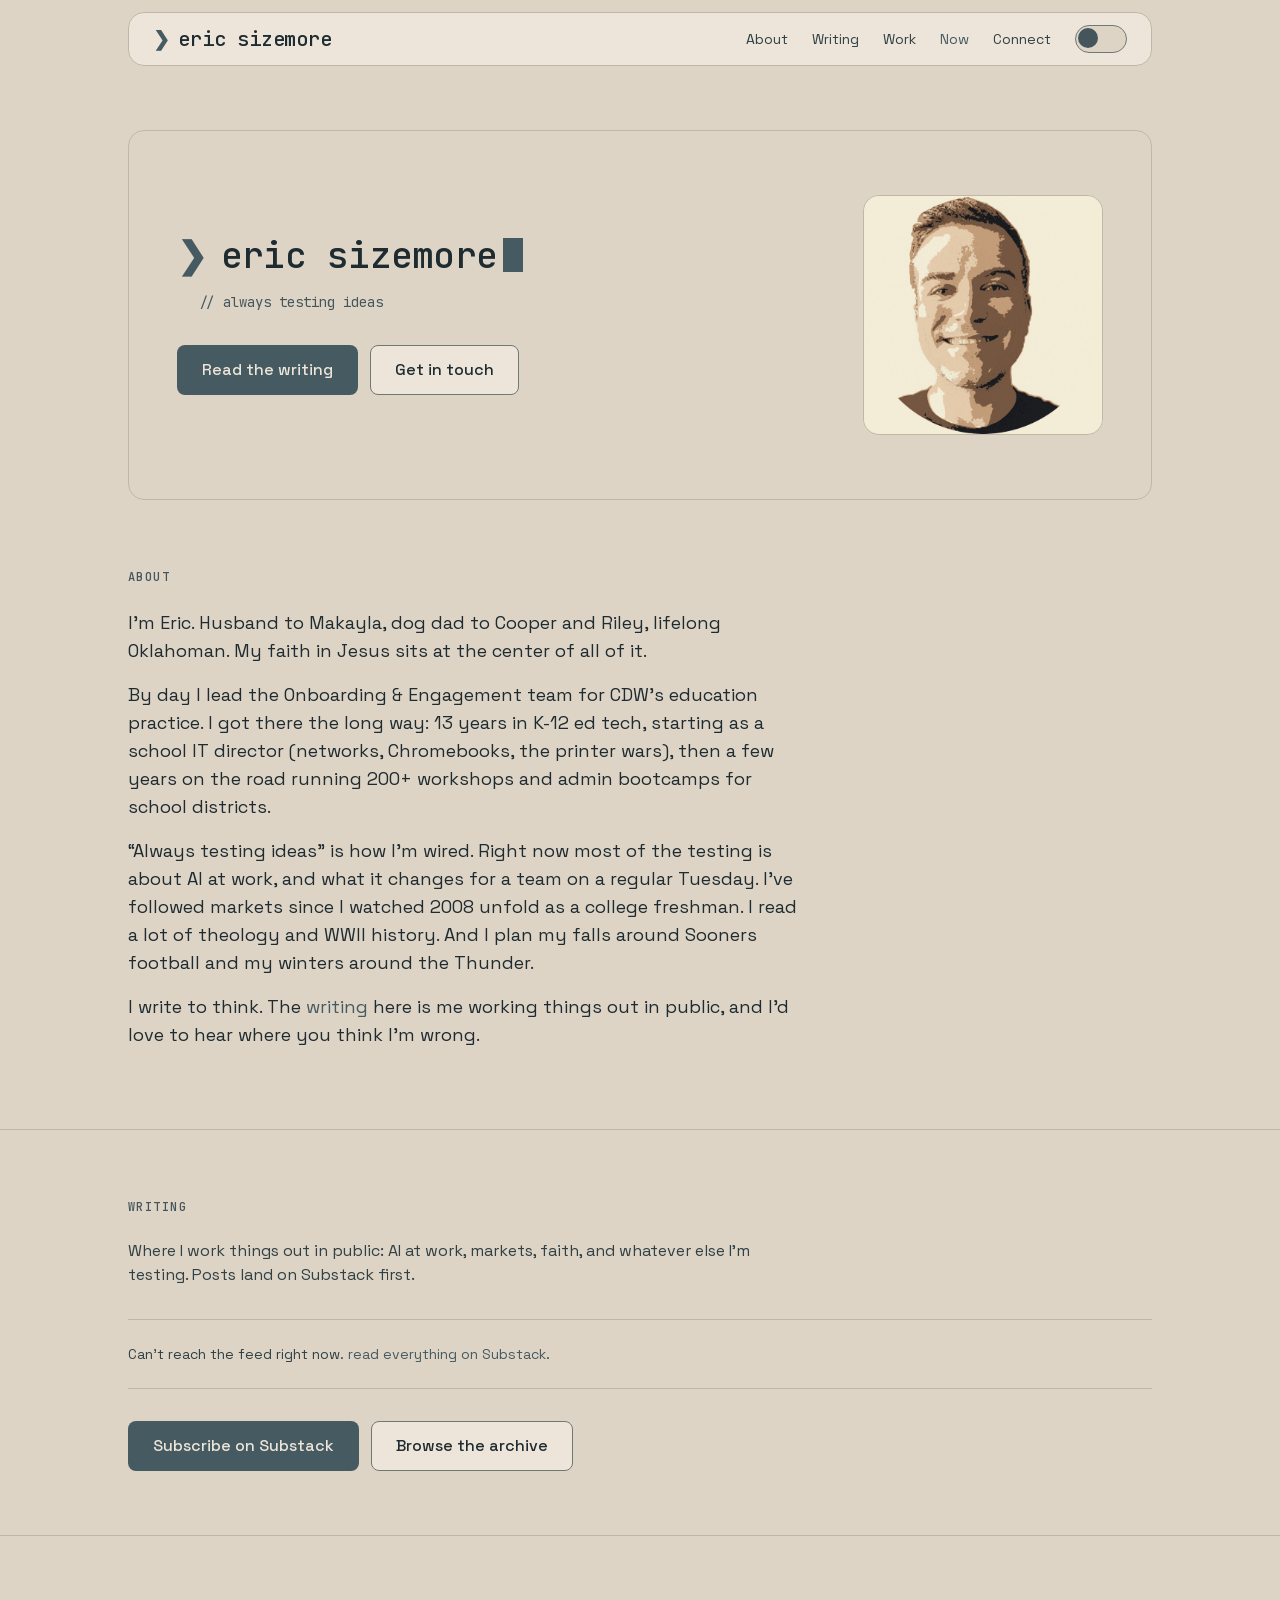
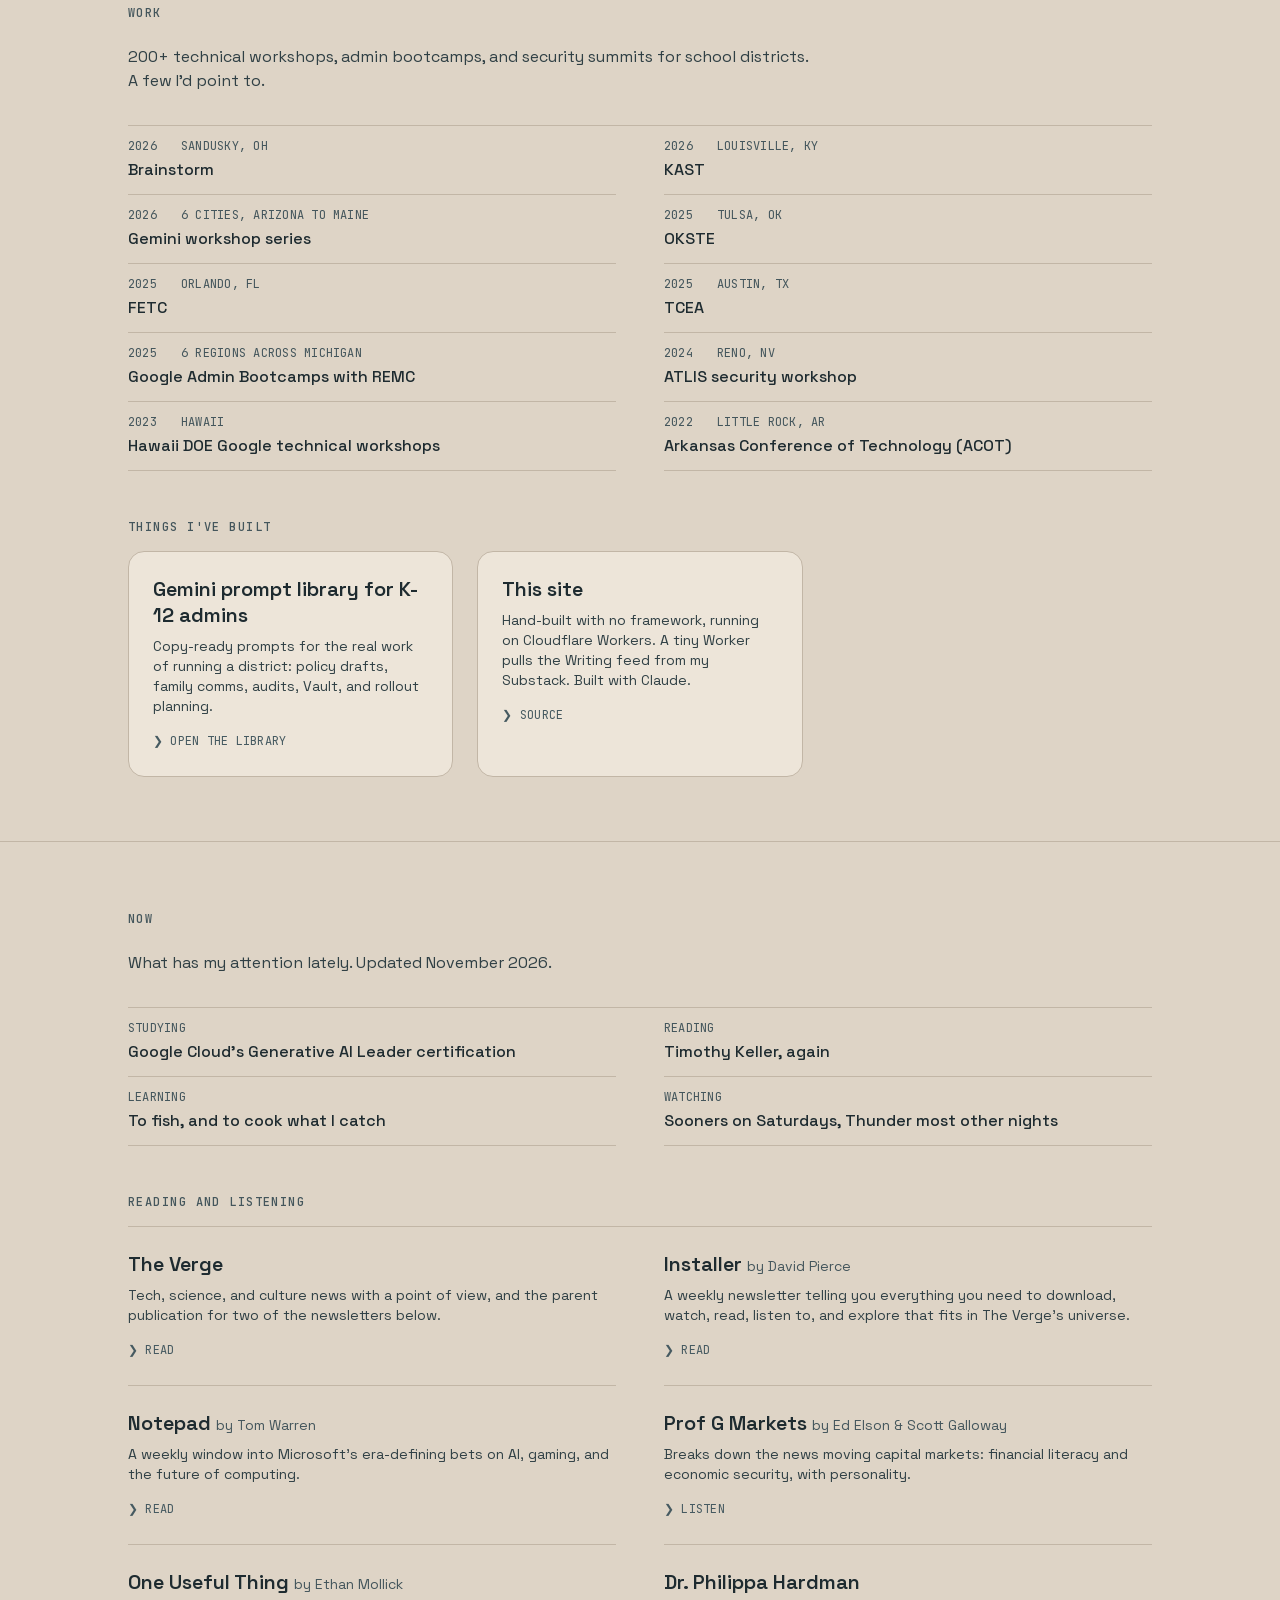
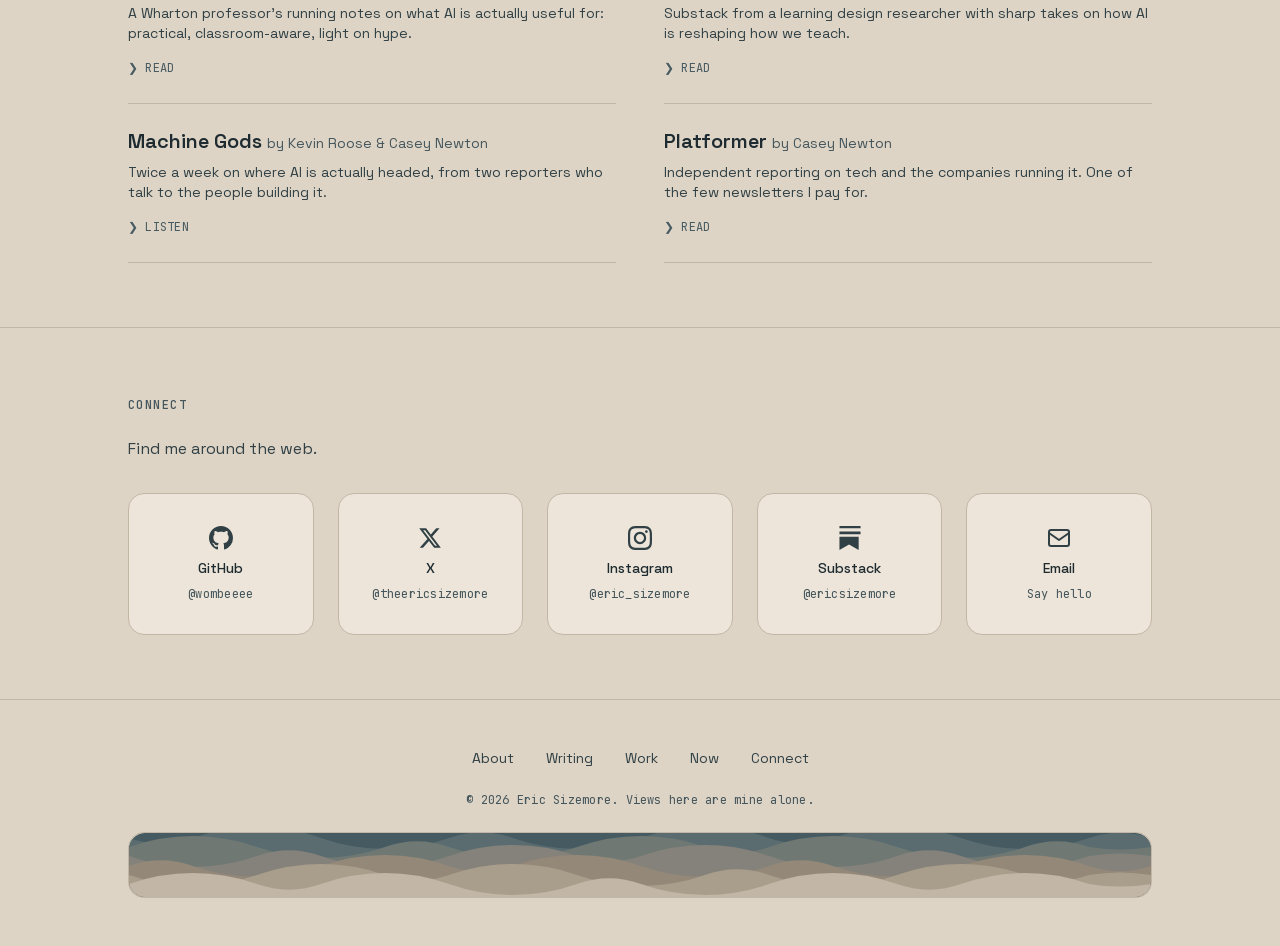
==== commit a006397c: "Swap Hard Fork for Machine Gods and add Platformer to the reading list Co-Authored-By: Claude Fable " ====
--- a/index.html
+++ b/index.html
@@ -264,9 +264,15 @@
           </li>
 
           <li class="interest">
-            <h3 class="interest-name h3">Hard Fork <span class="interest-by body-sm">by Kevin Roose &amp; Casey Newton</span></h3>
-            <p class="interest-desc body-sm">Each week, exploring and making sense of the rapidly changing world of tech.</p>
-            <a class="interest-link meta" href="https://www.nytimes.com/column/hard-fork" target="_blank" rel="noopener">&#10095; Listen</a>
+            <h3 class="interest-name h3">Machine Gods <span class="interest-by body-sm">by Kevin Roose &amp; Casey Newton</span></h3>
+            <p class="interest-desc body-sm">Twice a week on where AI is actually headed, from two reporters who talk to the people building it.</p>
+            <a class="interest-link meta" href="https://www.npr.org/machinegods" target="_blank" rel="noopener">&#10095; Listen</a>
+          </li>
+
+          <li class="interest">
+            <h3 class="interest-name h3">Platformer <span class="interest-by body-sm">by Casey Newton</span></h3>
+            <p class="interest-desc body-sm">Independent reporting on tech and the companies running it. One of the few newsletters I pay for.</p>
+            <a class="interest-link meta" href="https://www.platformer.news" target="_blank" rel="noopener">&#10095; Read</a>
           </li>
 
         </ul>
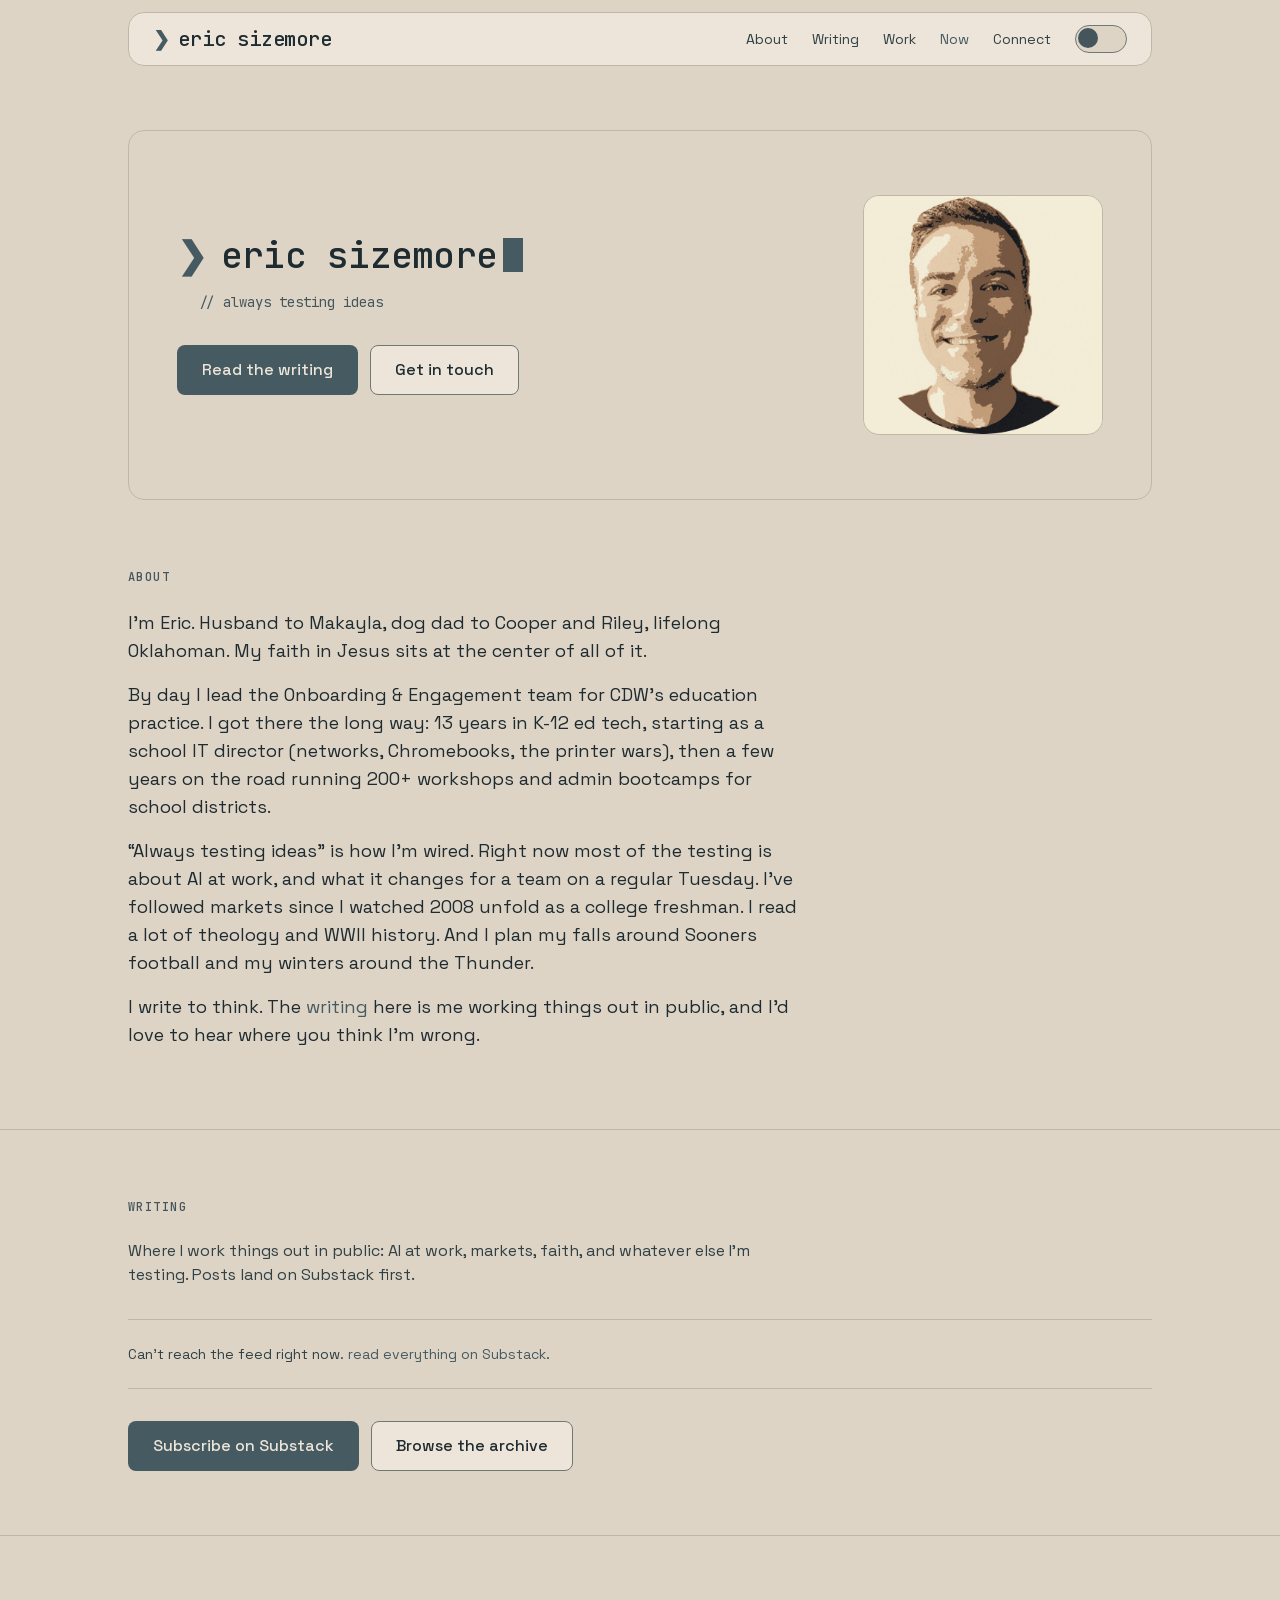
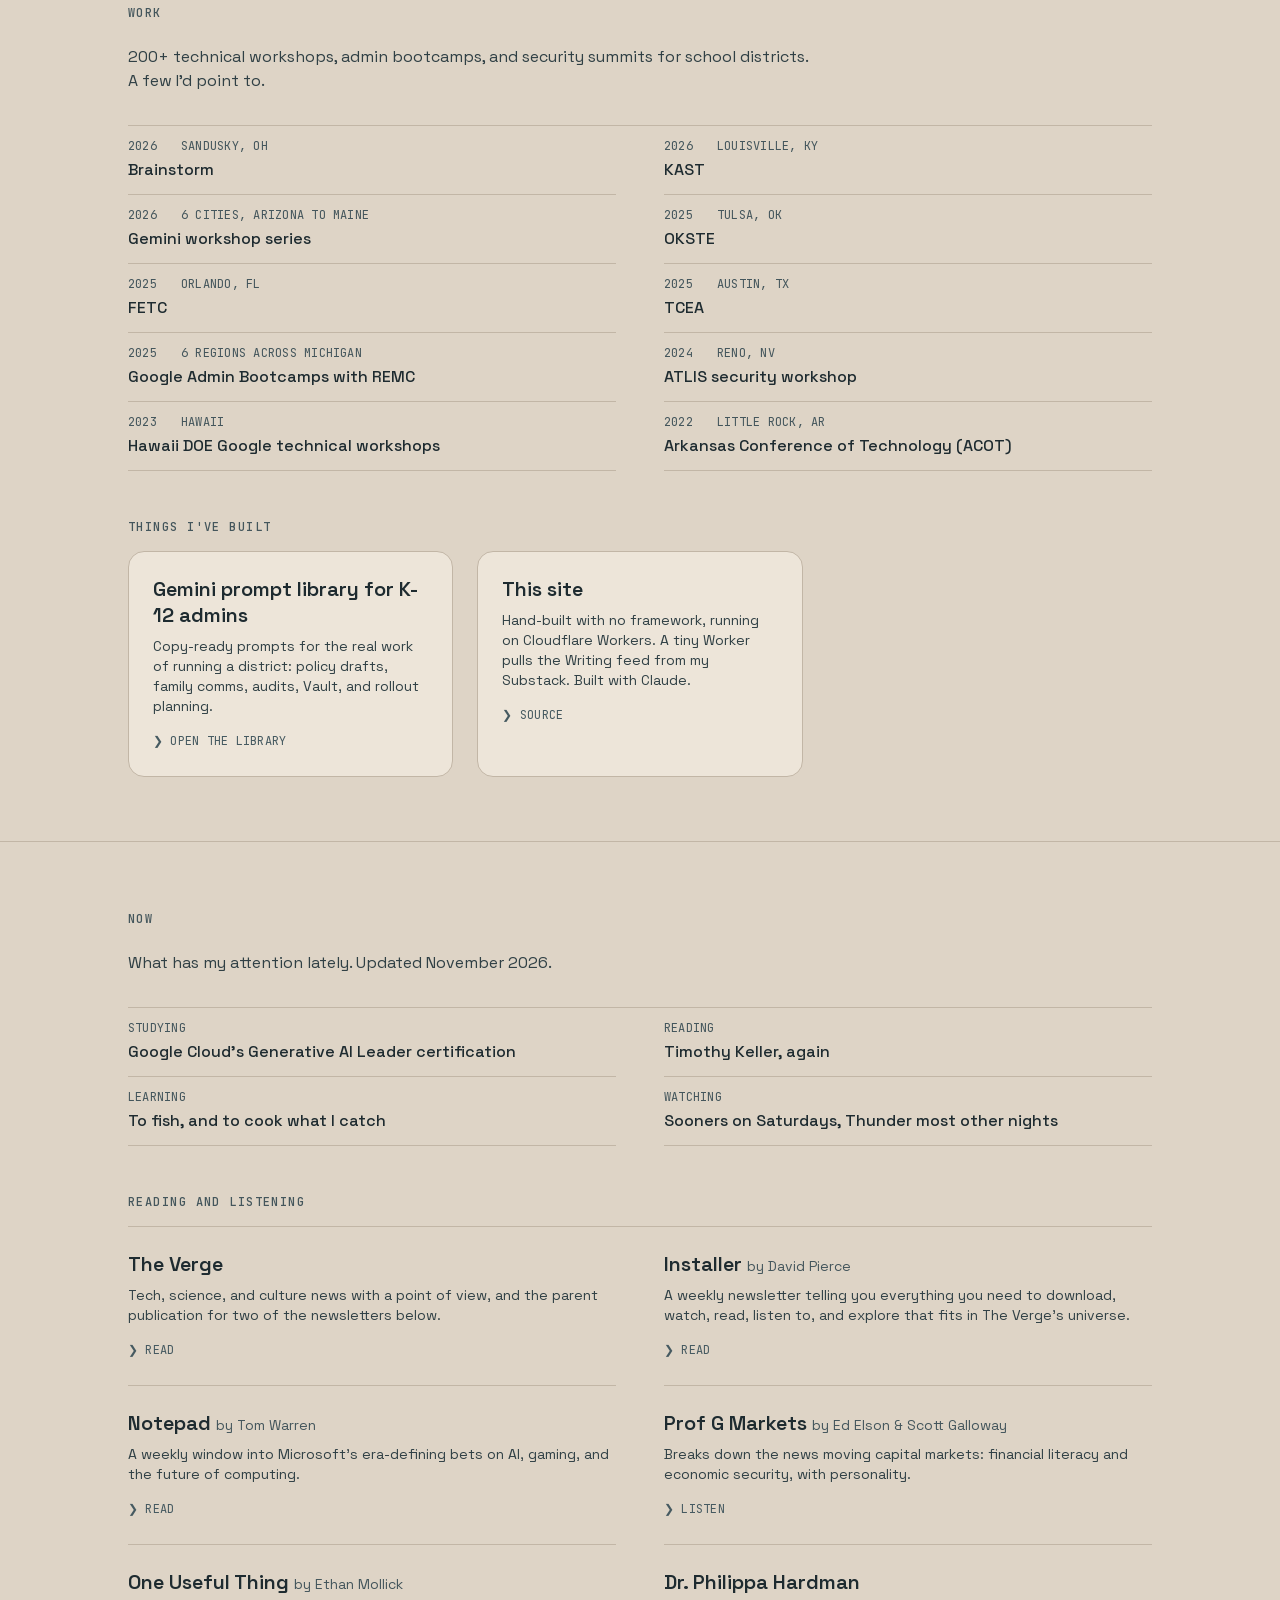
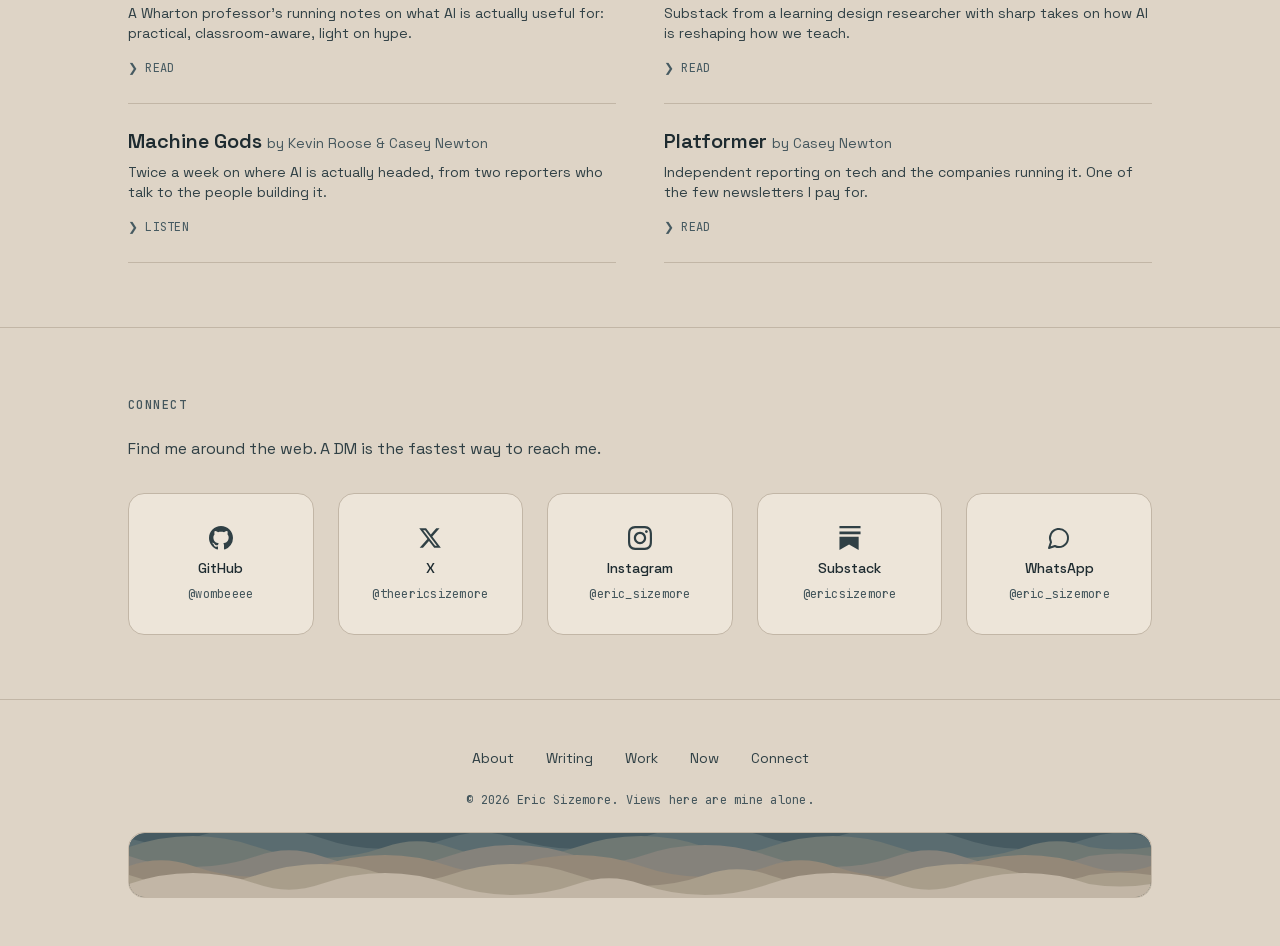
==== commit e8fa9edd: "Replace the email card with WhatsApp on Connect Co-Authored-By: Claude Fable 5.2 <noreply@anthropic." ====
--- a/index.html
+++ b/index.html
@@ -283,7 +283,7 @@
     <section class="section section-alt" id="connect">
       <div class="container">
         <h2 class="section-title eyebrow">Connect</h2>
-        <p class="section-subtitle body">Find me around the web.</p>
+        <p class="section-subtitle body">Find me around the web. A DM is the fastest way to reach me.</p>
 
         <div class="social-grid">
 
@@ -319,13 +319,12 @@
             <span class="social-handle meta">@ericsizemore</span>
           </a>
 
-          <a href="mailto:hello@ericsizemore.social" class="social-card">
+          <a href="https://wa.me/eric_sizemore" class="social-card" target="_blank" rel="noopener">
             <svg class="social-icon" viewBox="0 0 24 24" fill="none" stroke="currentColor" stroke-width="2" stroke-linecap="round" stroke-linejoin="round" aria-hidden="true">
-              <rect x="2" y="4" width="20" height="16" rx="2"/>
-              <path d="M22 7l-10 7L2 7"/>
-            </svg>
-            <span class="social-name body-sm">Email</span>
-            <span class="social-handle meta">Say hello</span>
+              <path d="M7.9 20A9 9 0 1 0 4 16.1L2 22Z"/>
+            </svg>
+            <span class="social-name body-sm">WhatsApp</span>
+            <span class="social-handle meta">@eric_sizemore</span>
           </a>
 
         </div>
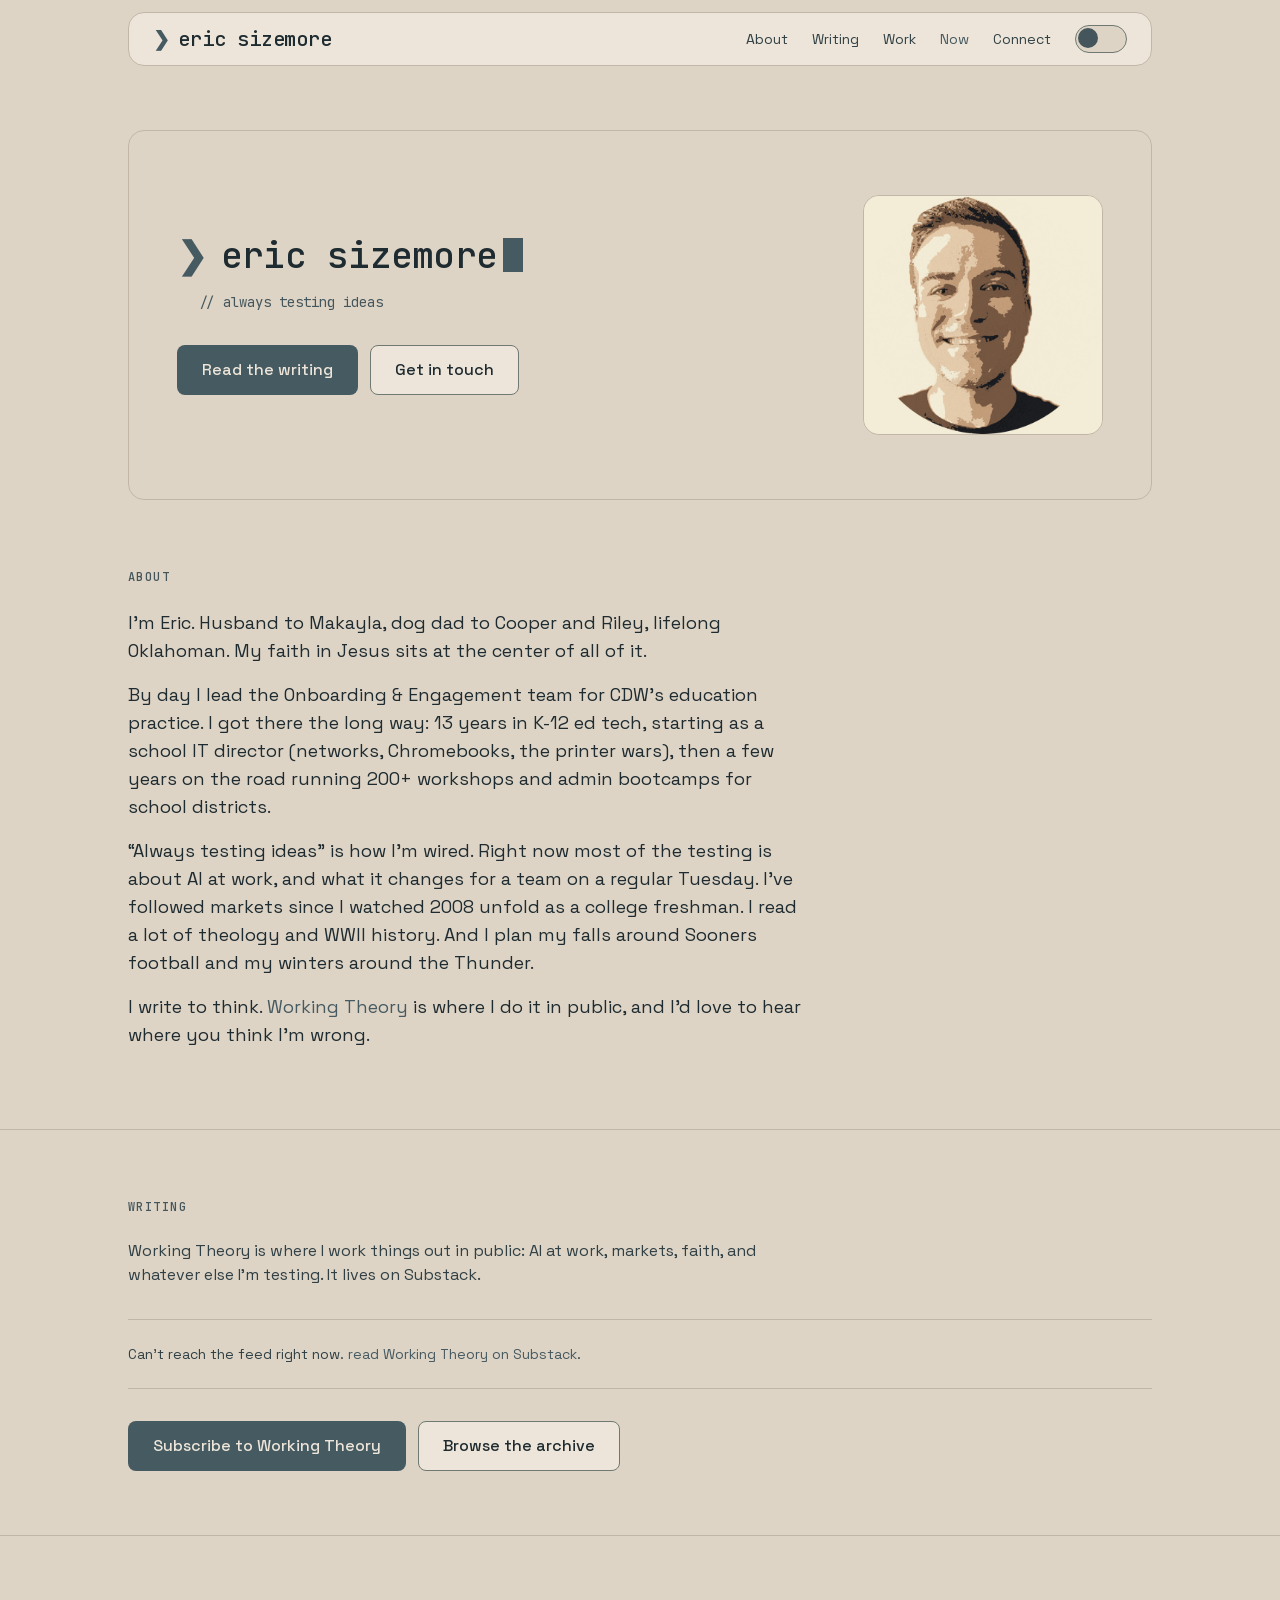
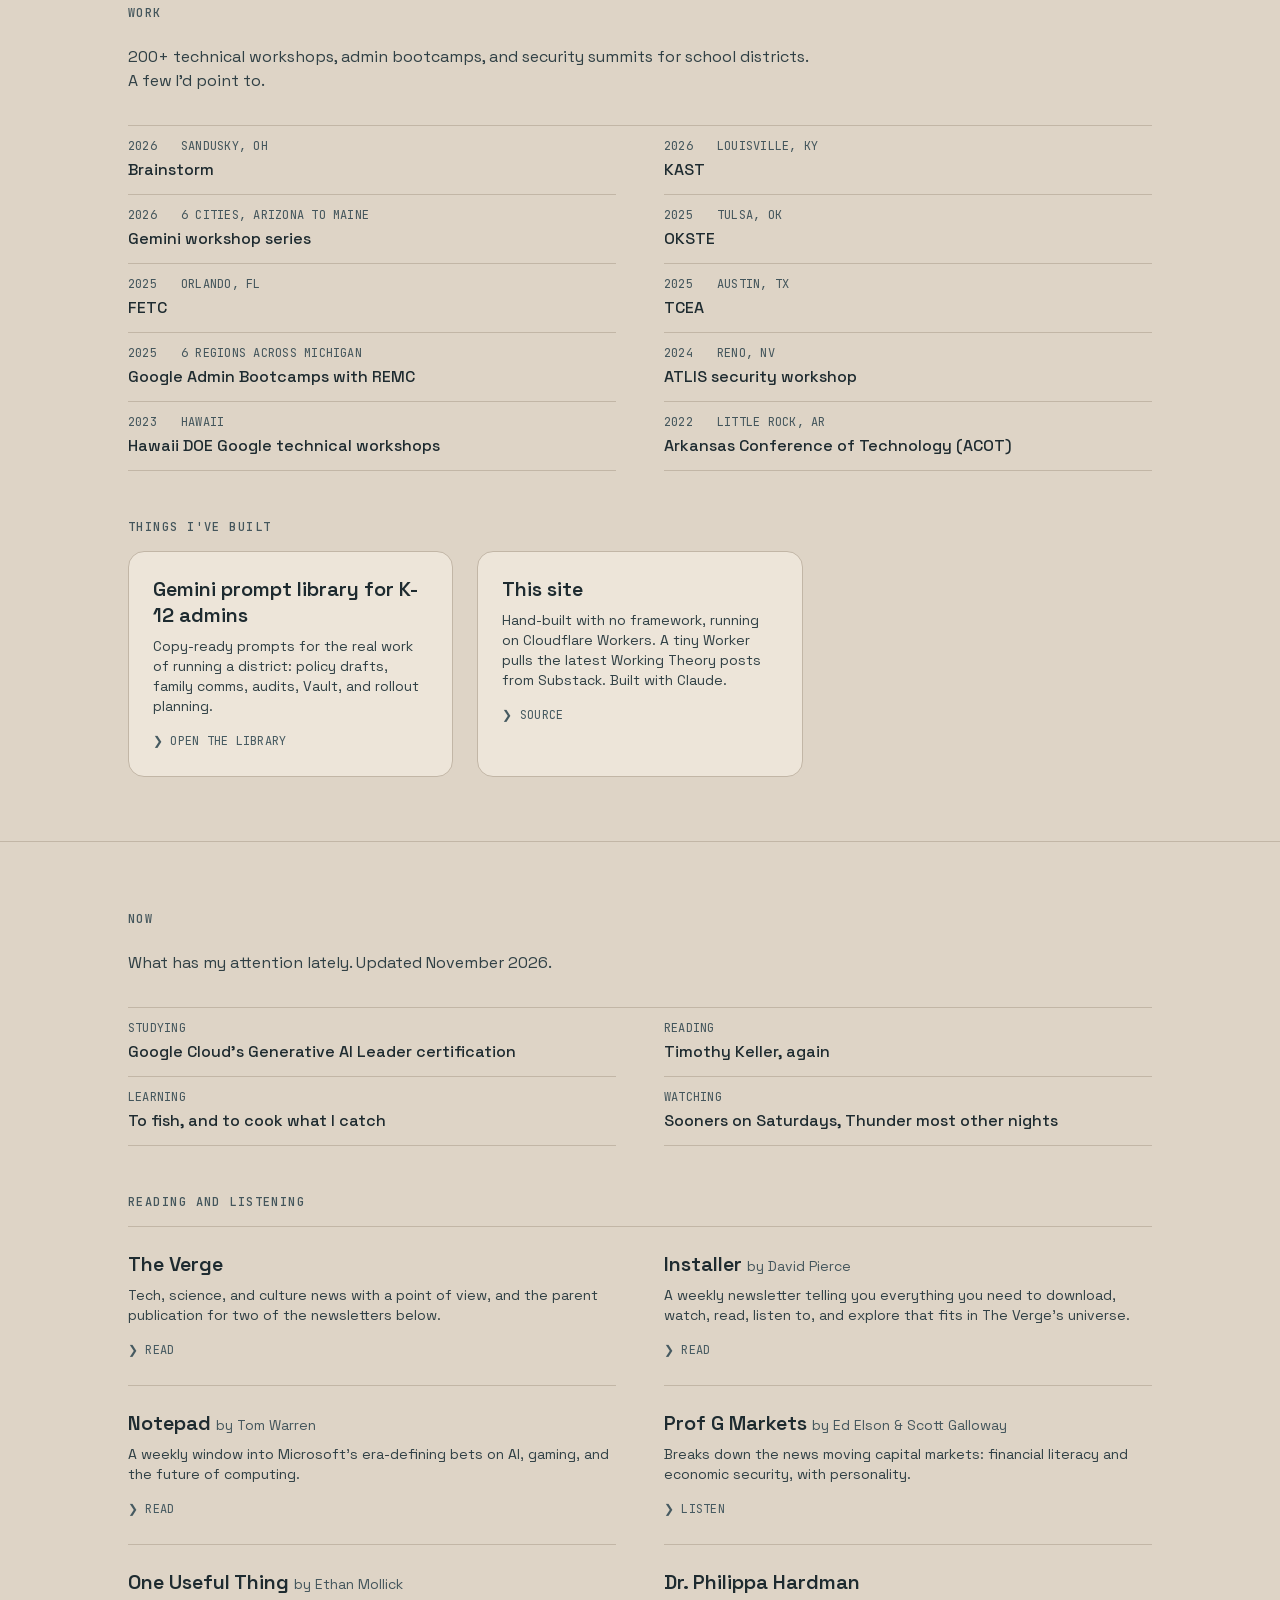
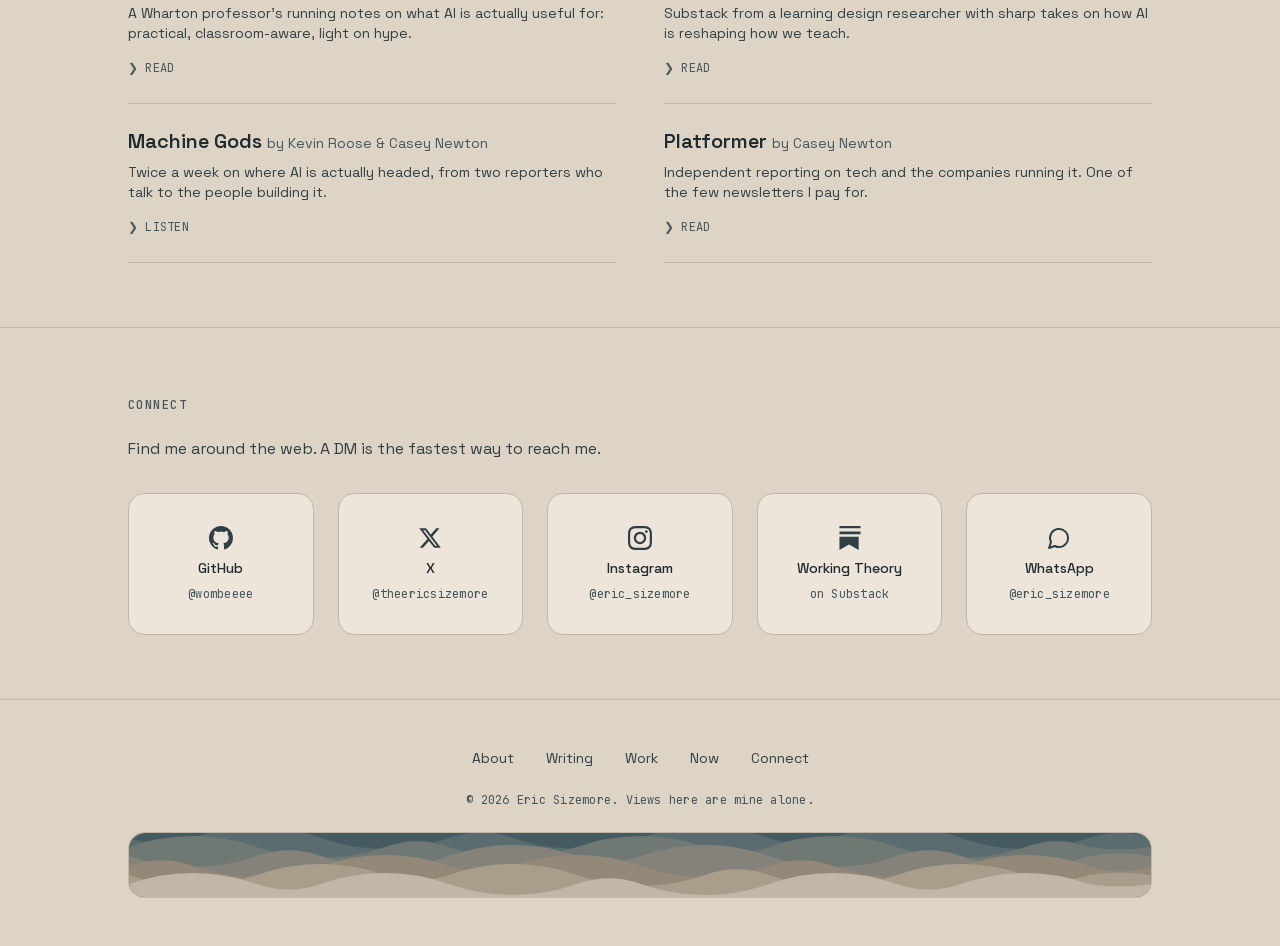
==== commit 7e59e593: "Name Working Theory across the Writing section and Connect Co-Authored-By: Claude Fable 5.2 <noreply" ====
--- a/index.html
+++ b/index.html
@@ -109,8 +109,8 @@
             winters around the Thunder.
           </p>
           <p>
-            I write to think. The <a href="#writing">writing</a> here is me working things out
-            in public, and I'd love to hear where you think I'm wrong.
+            I write to think. <a href="#writing">Working Theory</a> is where I do it in
+            public, and I'd love to hear where you think I'm wrong.
           </p>
         </div>
       </div>
@@ -120,14 +120,14 @@
     <section class="section" id="writing">
       <div class="container">
         <h2 class="section-title eyebrow">Writing</h2>
-        <p class="section-subtitle body">Where I work things out in public: AI at work, markets, faith, and whatever else I'm testing. Posts land on Substack first.</p>
+        <p class="section-subtitle body">Working Theory is where I work things out in public: AI at work, markets, faith, and whatever else I'm testing. It lives on Substack.</p>
         <ol class="post-list" aria-label="Latest posts">
           <li class="post">
             <p class="session-desc body-sm">Loading the latest posts&hellip;</p>
           </li>
         </ol>
         <div class="writing-cta">
-          <a href="https://ericsizemore.substack.com/subscribe" class="btn btn-primary" target="_blank" rel="noopener">Subscribe on Substack</a>
+          <a href="https://ericsizemore.substack.com/subscribe" class="btn btn-primary" target="_blank" rel="noopener">Subscribe to Working Theory</a>
           <a href="https://ericsizemore.substack.com/archive" class="btn btn-secondary" target="_blank" rel="noopener">Browse the archive</a>
         </div>
       </div>
@@ -192,7 +192,7 @@
 
           <li class="lab-item">
             <h3 class="interest-name h3">This site</h3>
-            <p class="interest-desc body-sm">Hand-built with no framework, running on Cloudflare Workers. A tiny Worker pulls the Writing feed from my Substack. Built with Claude.</p>
+            <p class="interest-desc body-sm">Hand-built with no framework, running on Cloudflare Workers. A tiny Worker pulls the latest Working Theory posts from Substack. Built with Claude.</p>
             <a class="interest-link meta" href="https://github.com/wombeeee/ericsizemore.tech" target="_blank" rel="noopener">&#10095; Source</a>
           </li>
 
@@ -315,8 +315,8 @@
             <svg class="social-icon" viewBox="0 0 24 24" fill="currentColor" aria-hidden="true">
               <path d="M22.539 8.242H1.46V5.406h21.08v2.836zM1.46 10.812V24l9.6-5.55 9.6 5.55V10.812H1.46zm21.08-8.648H1.46V0h21.08v2.164z"/>
             </svg>
-            <span class="social-name body-sm">Substack</span>
-            <span class="social-handle meta">@ericsizemore</span>
+            <span class="social-name body-sm">Working Theory</span>
+            <span class="social-handle meta">on Substack</span>
           </a>
 
           <a href="https://wa.me/eric_sizemore" class="social-card" target="_blank" rel="noopener">
